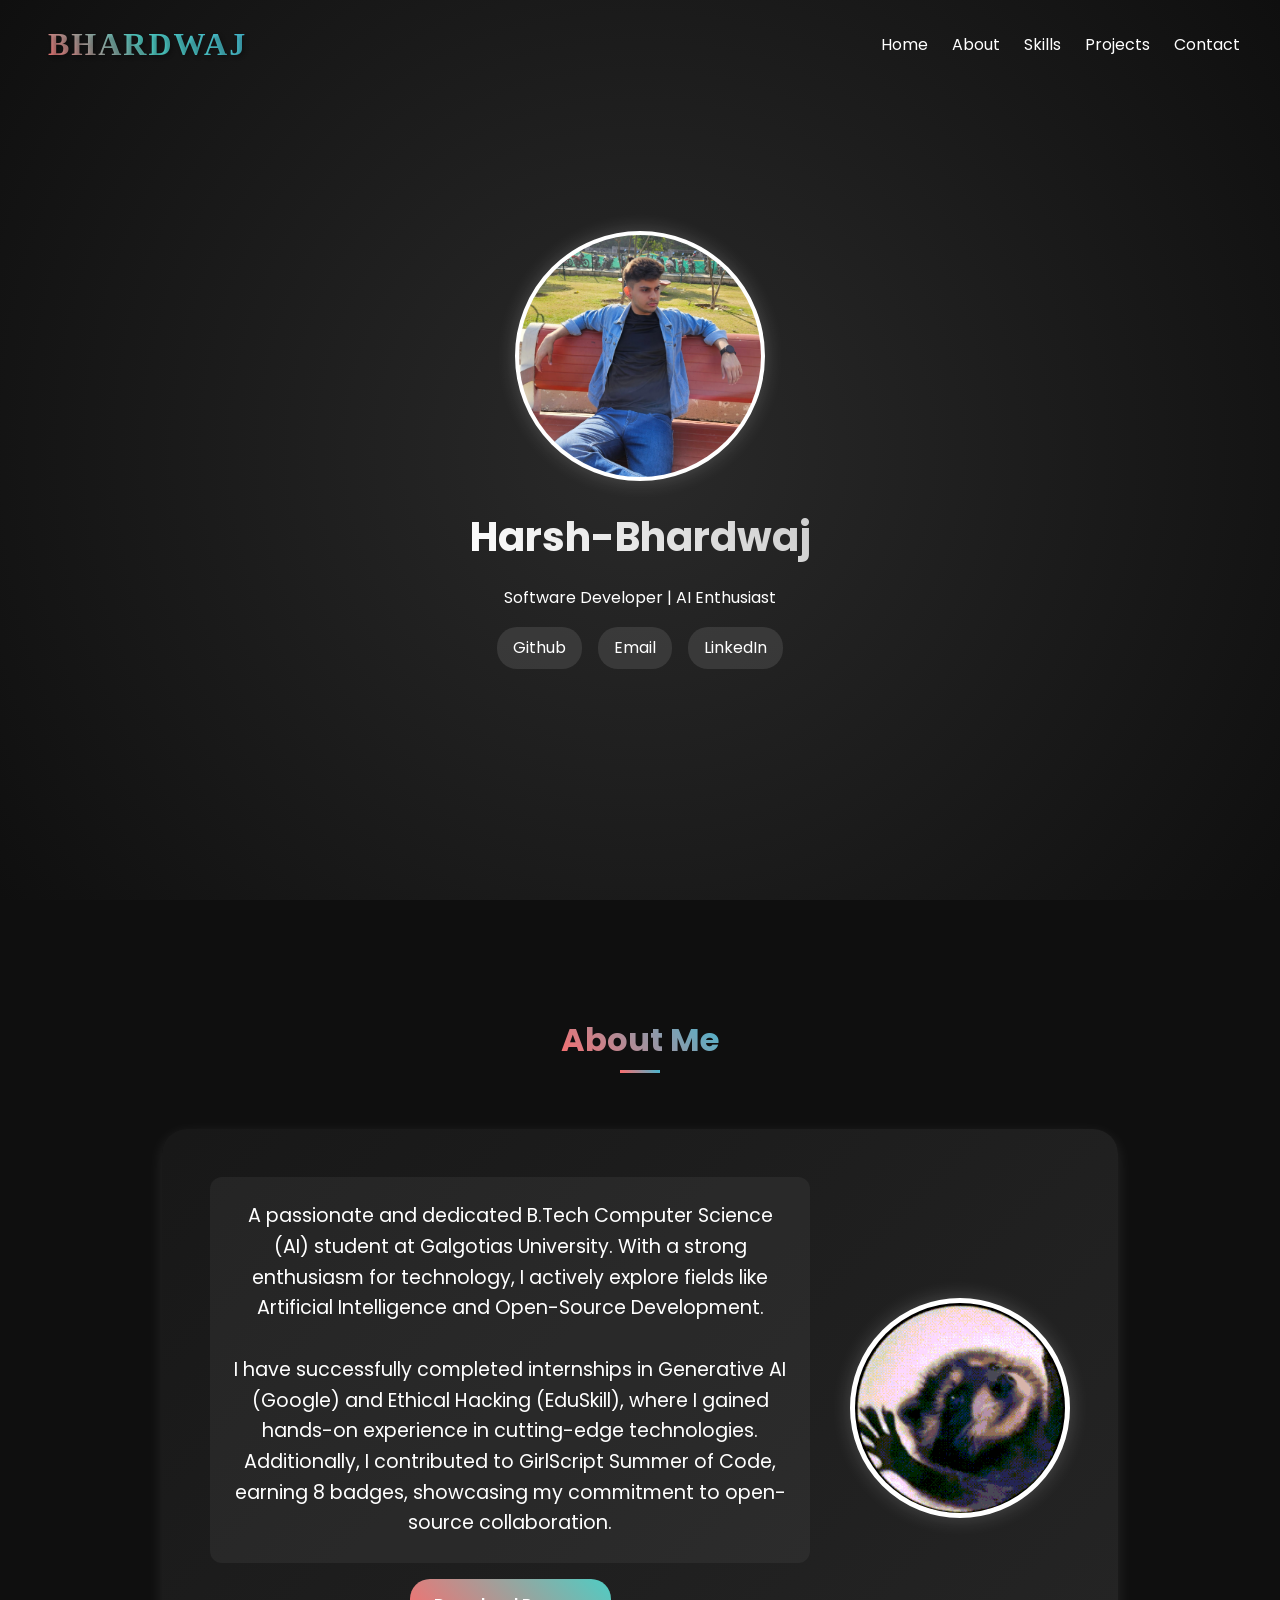
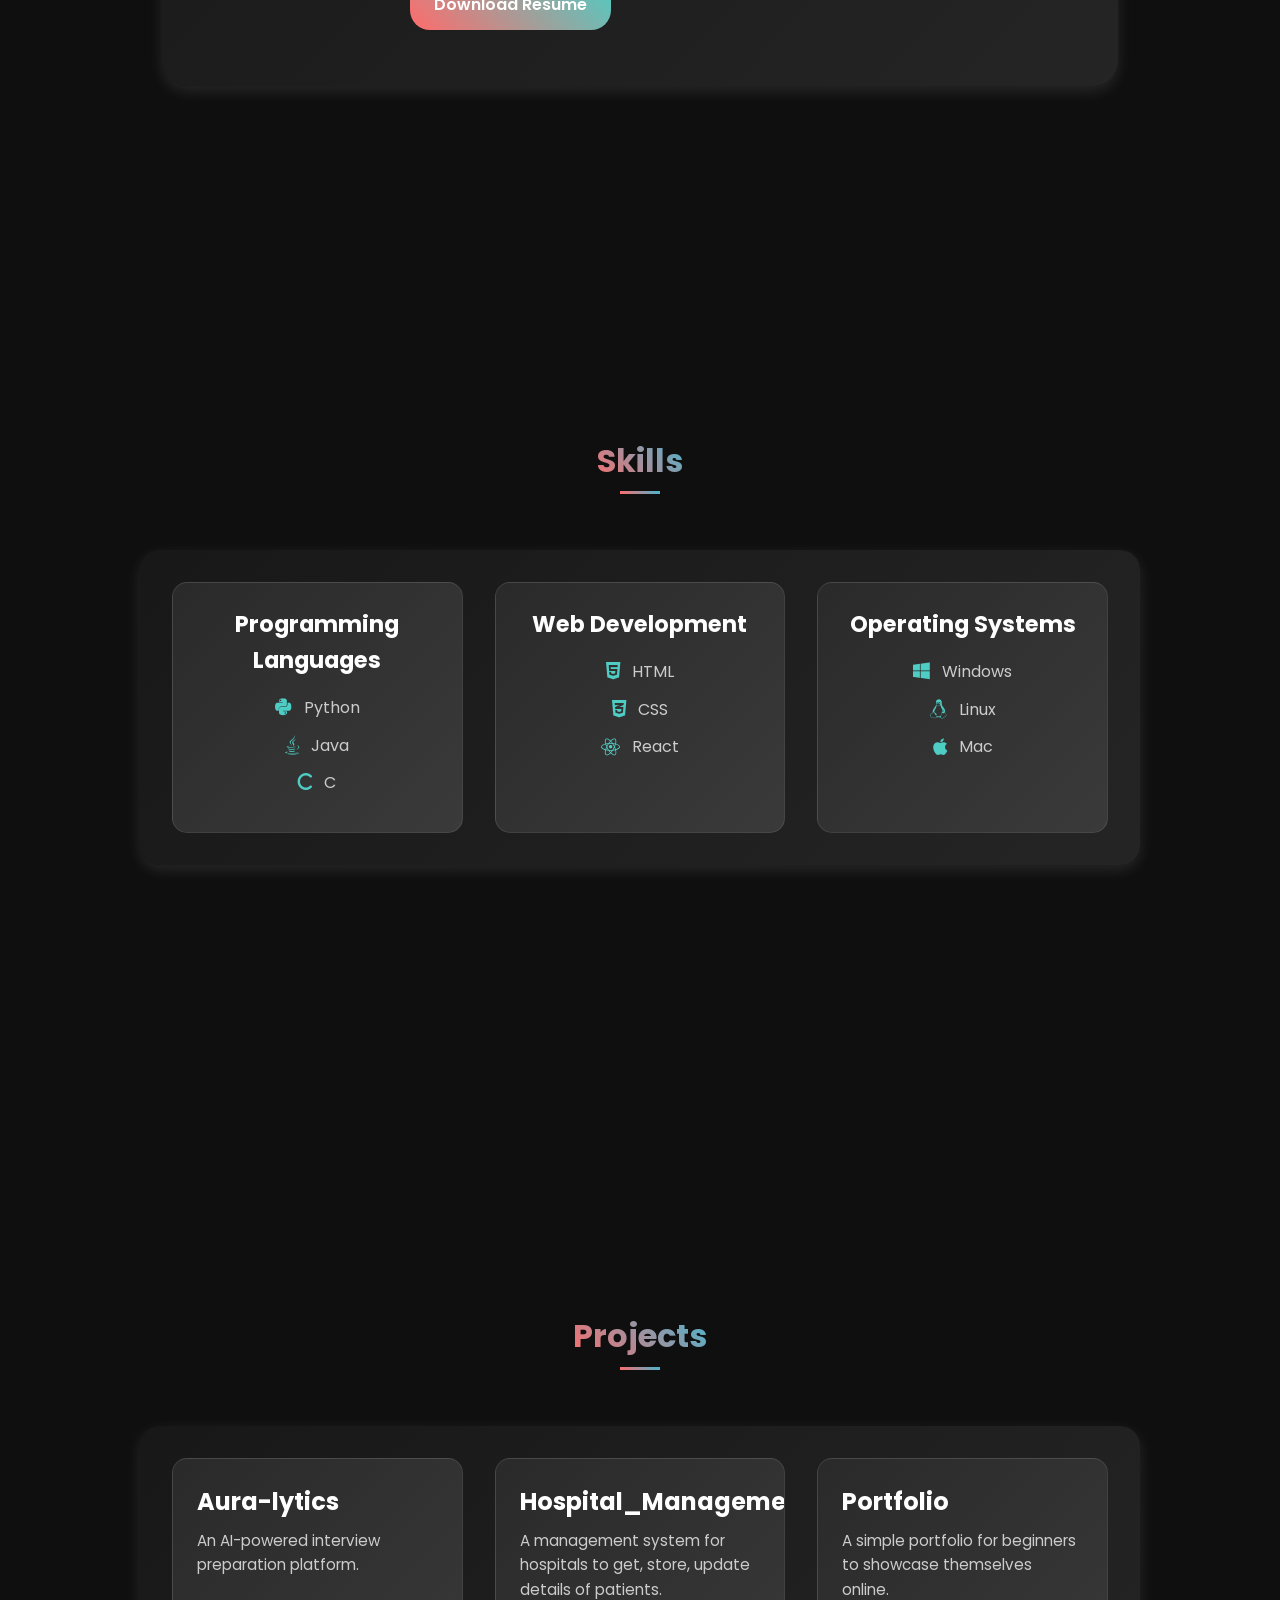
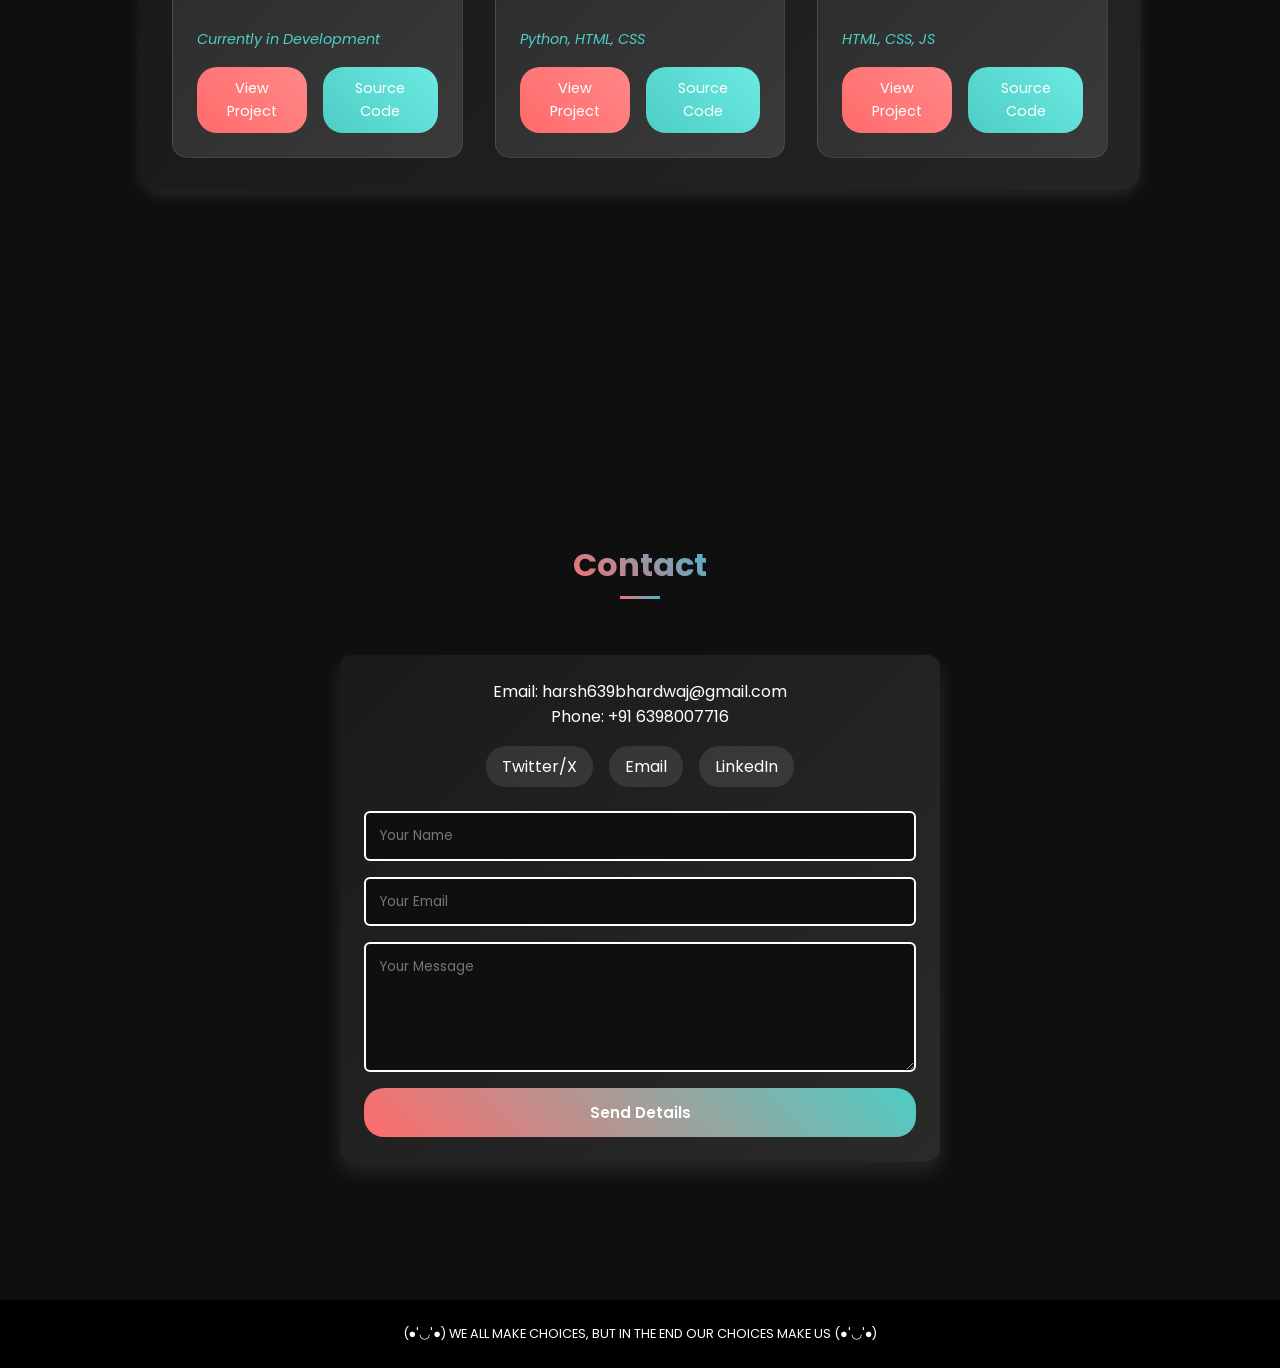
==== index.html @ 54e56927 "Add files via upload" ====
<!DOCTYPE html>
<html lang="en">
<head>
    <meta charset="UTF-8">
    <meta name="viewport" content="width=device-width, initial-scale=1.0">
    <title>Bhardwaj - Portfolio</title>
    <link href="https://fonts.googleapis.com/css2?family=Poppins:wght@300;400;600;700&display=swap" rel="stylesheet">
    <link rel="stylesheet" href="https://cdnjs.cloudflare.com/ajax/libs/font-awesome/6.5.1/css/all.min.css" integrity="sha512-DTOQO9RWCH3ppGqcWaEA1BIZOC6xxalwEsw9c2QQeAIftl+Vegovlnee1c9QX4TctnWMn13TZye+giMm8e2LwA==" crossorigin="anonymous" referrerpolicy="no-referrer" />
    <link rel="stylesheet" href="style.css">
</head>
<body>
    <nav>
        <div class="nav-container">
            <div class="logo">
                <span class="logo-text">Bhardwaj</span>
            </div>
            <button class="hamburger"><i class="fas fa-bars"></i></button>
            <ul>
                <li><a href="#home">Home</a></li>
                <li><a href="#about">About</a></li>
                <li><a href="#skills">Skills</a></li>
                <li><a href="#projects">Projects</a></li>
                <li><a href="#contact">Contact</a></li>
            </ul>
        </div>
    </nav>

    <section id="home">
        <div class="profile-img"><img src="./selff.jpg" alt="Harsh Bhardwaj"></div>
        <h1>Harsh-Bhardwaj</h1>
        <p>Software Developer | AI Enthusiast</p>
        <div class="social-links">
            <a href="https://github.com/harshbhardwaj000" target="_blank">Github</a>
            <a href="mailto:harsh639bhardwaj@gmail.com">Email</a>
            <a href="https://linkedin.com/in/harshbhardwaj000" target="_blank">LinkedIn</a>
        </div>
    </section>

    <section id="about">
        <h2>About Me</h2>
        <div class="about-container">
            <div class="about-img"><img src="./pedro-raccoon-raccoon.gif" alt="Animated Raccoon"></div>
            <div class="about-content">
                <p>A passionate and dedicated B.Tech Computer Science (AI) student at Galgotias University. With a strong enthusiasm for technology, I actively explore fields like Artificial Intelligence and Open-Source Development.<br><br>
                    I have successfully completed internships in Generative AI (Google) and Ethical Hacking (EduSkill), where I gained hands-on experience in cutting-edge technologies. Additionally, I contributed to GirlScript Summer of Code, earning 8 badges, showcasing my commitment to open-source collaboration.</p>
                <a href="https://drive.google.com/file/d/1CKGCRo6RQMkwyfyzPtI_yGbMfhGzw5d_/view?usp=drive_link" target="_blank" class="resume-btn">Download Resume</a>
            </div>
        </div>
    </section>

    <section id="skills">
        <h2>Skills</h2>
        <div class="skills-container">
            <div class="skill-card">
                <h3>Programming Languages</h3>
                <ul class="skill-list">
                    <li><i class="fab fa-python"></i> Python</li>
                    <li><i class="fab fa-java"></i> Java</li>
                    <li><i class="fa-solid fa-c"></i> C</li>
                </ul>
            </div>
            <div class="skill-card">
                <h3>Web Development</h3>
                <ul class="skill-list">
                    <li><i class="fab fa-html5"></i> HTML</li>
                    <li><i class="fab fa-css3-alt"></i> CSS</li>
                    <li><i class="fab fa-react"></i> React</li>
                </ul>
            </div>
            <div class="skill-card">
                <h3>Operating Systems</h3>
                <ul class="skill-list">
                    <li><i class="fab fa-windows"></i> Windows</li>
                    <li><i class="fab fa-linux"></i> Linux</li>
                    <li><i class="fab fa-apple"></i> Mac</li>
                </ul>
            </div>
        </div>
    </section>

    <section id="projects">
        <h2>Projects</h2>
        <div class="projects-container">
            <div class="project-card">
                <h3>Aura-lytics</h3>
                <p class="project-about">An AI-powered interview preparation platform.</p>
                <p class="project-lang">Currently in Development</p>
                <div class="project-buttons">
                    <a href="#" class="view-btn">View Project</a>
                    <a href="#" class="source-btn">Source Code</a>
                </div>
            </div>
            <div class="project-card">
                <h3>Hospital_Management</h3>
                <p class="project-about">A management system for hospitals to get, store, update details of patients.</p>
                <p class="project-lang">Python, HTML, CSS</p>
                <div class="project-buttons">
                    <a href="#" class="view-btn">View Project</a>
                    <a href="https://github.com/harshbhardwaj000/Hospital_Management.git" target="_blank" class="source-btn">Source Code</a>
                </div>
            </div>
            <div class="project-card">
                <h3>Portfolio</h3>
                <p class="project-about">A simple portfolio for beginners to showcase themselves online.</p>
                <p class="project-lang">HTML, CSS, JS</p>
                <div class="project-buttons">
                    <a href="#" class="view-btn">View Project</a>
                    <a href="https://github.com/harshbhardwaj000/portfolio" target="_blank" class="source-btn">Source Code</a>
                </div>
            </div>
        </div>
    </section>

    <section id="contact">
        <h2>Contact</h2>
        <div class="contact-container">
            <p>Email: harsh639bhardwaj@gmail.com</p>
            <p>Phone: +91 6398007716</p>
            <div class="social-links">
                <a href="https://twitter.com/@bhardwaj_639" target="_blank">Twitter/X</a>
                <a href="mailto:harsh639bhardwaj@gmail.com">Email</a>
                <a href="https://linkedin.com/in/harshbhardwaj000" target="_blank">LinkedIn</a>
            </div>
            <form class="contact-form" action="https://api.web3forms.com/submit" method="post">
                <input type="hidden" name="access_key" value="b65a2e65-4ad0-407d-b8eb-988f56f36207">
                <input type="text" id="name" name="name" placeholder="Your Name" required>
                <input type="email" id="email" name="email" placeholder="Your Email" required>
                <textarea type="message" id="message" name="message" placeholder="Your Message" rows="5" required></textarea>
                <button type="submit">Send Details</button>
            </form>
        </div>
    </section>

    <footer>
        <p>(●'◡'●) WE ALL MAKE CHOICES, BUT IN THE END OUR CHOICES MAKE US (●'◡'●)</p>
    </footer>

    <script>
        // Hamburger menu toggle
        const hamburger = document.querySelector('.hamburger');
        const navMenu = document.querySelector('nav ul');

        hamburger.addEventListener('click', () => {
            navMenu.classList.toggle('active');
            hamburger.querySelector('i').classList.toggle('fa-bars');
            hamburger.querySelector('i').classList.toggle('fa-times');
        });

        // Smooth scrolling
        document.querySelectorAll('a[href^="#"]').forEach(anchor => {
            anchor.addEventListener('click', function (e) {
                e.preventDefault();
                document.querySelector(this.getAttribute('href')).scrollIntoView({
                    behavior: 'smooth'
                });
                if (navMenu.classList.contains('active')) {
                    navMenu.classList.remove('active');
                    hamburger.querySelector('i').classList.replace('fa-times', 'fa-bars');
                }
            });
        });

        // Fade in animation on scroll
        const observer = new IntersectionObserver((entries) => {
            entries.forEach(entry => {
                if (entry.isIntersecting) {
                    entry.target.style.opacity = 1;
                    entry.target.style.transform = 'translateY(0)';
                }
            });
        }, {
            threshold: 0.1
        });

        document.querySelectorAll('section').forEach(section => {
            section.style.opacity = 0;
            section.style.transform = 'translateY(50px)';
            section.style.transition = 'all 0.8s ease';
            observer.observe(section);
        });
    </script>
</body>
</html>
---- style.css ----
* {
    margin: 0;
    padding: 0;
    box-sizing: border-box;
    font-family: 'Poppins', sans-serif;
}

body {
    background-color: #0f0f0f;
    color: #ffffff;
    line-height: 1.6;
    overflow-x: hidden;
}

/* Navigation */
nav {
    padding: 1rem 1.5rem;
    position: fixed;
    width: 100%;
    z-index: 1000;
    /* background-color: rgba(15, 15, 15, 0); */
    /* box-shadow: 0 2px 10px rgba(0,0,0,0.3); */
}

.nav-container {
    max-width: 1200px;
    margin: 0 auto;
    display: flex;
    justify-content: space-between;
    align-items: center;
    flex-wrap: wrap;
}

.logo {
    position: relative;
    padding: 0.2rem 0.5rem;
    perspective: 1000px;
}

.logo-text {
    font-family: 'Times New Roman', Times, serif;
    font-size: 2rem;
    font-weight: 700;
    text-transform: uppercase;
    letter-spacing: 2px;
    background: linear-gradient(45deg, #ff6b6b, #4ecdc4, #45b7d1);
    -webkit-background-clip: text;
    background-clip: text;
    color: transparent;
    text-shadow: 2px 2px 4px rgba(0,0,0,0.3);
    display: inline-block;
    transition: transform 0.3s ease;
}

.logo:hover .logo-text {
    transform: rotateX(20deg) rotateY(20deg) scale(1.1);
}

.logo::before {
    content: '';
    position: absolute;
    top: 50%;
    left: 50%;
    transform: translate(-50%, -50%);
    width: 100%;
    height: 100%;
    background: radial-gradient(circle, rgba(255,255,255,0.2) 0%, transparent 70%);
    opacity: 0;
    transition: opacity 0.3s ease;
    z-index: -1;
}

.logo:hover::before {
    opacity: 1;
}

.hamburger {
    display: none;
    font-size: 1.8rem;
    background: none;
    border: none;
    color: #ffffff;
    cursor: pointer;
    padding: 0.5rem;
}

nav ul {
    list-style: none;
    display: flex;
    gap: 1.5rem;
    margin: 0.5rem 0;
    transition: all 0.3s ease;
}

nav a {
    color: #ffffff;
    text-decoration: none;
    font-size: 1rem;
    position: relative;
    transition: all 0.3s;
}

nav a::after {
    content: '';
    position: absolute;
    width: 0;
    height: 2px;
    bottom: -5px;
    left: 0;
    background-color: #ffffff;
    transition: width 0.3s;
}

nav a:hover::after {
    width: 100%;
}


/* Sections */
section {
    padding: 4rem 1.5rem;
    min-height: 100vh;
    display: flex;
    flex-direction: column;
    justify-content: center;
    align-items: center;
}

h1 {
    font-size: 2.5rem;
    margin-bottom: 1rem;
    background: linear-gradient(45deg, #ffffff, #cccccc);
    -webkit-background-clip: text;
    background-clip: text;
    color: transparent;
    text-align: center;
}

h2 {
    font-size: 2rem;
    margin-bottom: 3rem;
    position: relative;
    background: linear-gradient(45deg, #ff6b6b, #45b7d1);
    -webkit-background-clip: text;
    background-clip: text;
    color: transparent;
}

h2::after {
    content: '';
    position: absolute;
    width: 40px;
    height: 3px;
    background: linear-gradient(45deg, #ff6b6b, #45b7d1);
    bottom: -8px;
    left: 50%;
    transform: translateX(-50%);
}

/* Home */
#home {
    background: radial-gradient(circle at center, #2a2a2a 0%, #0f0f0f 100%);
}

.profile-img {
    width: 250px;
    height: 250px;
    border-radius: 50%;
    margin-bottom: 1.5rem;
    background-color: #ffffff;
    border: 4px solid #ffffff;
    box-shadow: 0 0 20px rgba(255,255,255,0.2);
}

.social-links {
    margin-top: 1rem;
    display: flex;
    gap: 1rem;
    flex-wrap: wrap;
    justify-content: center;
}

.social-links a {
    color: #ffffff;
    font-size: 1rem;
    text-decoration: none;
    padding: 0.5rem 1rem;
    border-radius: 20px;
    background: rgba(255,255,255,0.1);
    transition: all 0.3s ease;
}

.social-links a:hover {
    color: #ffffff;
    transform: scale(1.1);
    background: rgba(255,255,255,0.3);
}

/* About */
/* About */
#about {
    text-align: center;
    max-width: 100%;
    padding: 0 1rem;
}

.about-container {
    display: flex;
    align-items: center;
    justify-content: center;
    gap: 2.5rem;
    flex-direction: row-reverse;
    flex-wrap: wrap;
    padding: 3rem;
    background: linear-gradient(135deg, rgba(26,26,26,0.8), rgba(42,42,42,0.8));
    border-radius: 25px;
    box-shadow: 0 5px 15px rgba(255,255,255,0.1);
    max-width: 1100px;
    margin: 0 auto;
    margin-top: 1rem;
}

.about-container p {
    max-width: 600px;
    font-size: 1.2rem;
    padding: 1.5rem;
    background: rgba(255,255,255,0.05);
    border-radius: 12px;
    transition: transform 0.3s ease;
}

.about-container p:hover {
    transform: translateY(-5px);
}

.about-img {
    width: 220px;
    height: 220px;
    border-radius: 50%;
    background-color: #ffffff;
    border: 5px solid #ffffff;
    box-shadow: 0 0 20px rgba(255,255,255,0.2);
    transition: transform 0.5s ease;
}

.about-img:hover {
    transform: rotate(10deg) scale(1.1);
}

.resume-btn {
    display: inline-block;
    padding: 0.8rem 1.5rem;
    background: linear-gradient(45deg, #ff6b6b, #4ecdc4);
    color: #ffffff;
    text-decoration: none;
    border-radius: 20px;
    font-weight: 600;
    font-size: 1rem;
    margin-top: 1rem;
    transition: all 0.3s ease;
    position: relative;
    overflow: hidden;
}

.resume-btn::before {
    content: '';
    position: absolute;
    top: 50%;
    left: 50%;
    width: 0;
    height: 0;
    background: rgba(255,255,255,0.2);
    border-radius: 50%;
    transform: translate(-50%, -50%);
    transition: width 0.6s ease, height 0.6s ease;
}

.resume-btn:hover::before {
    width: 250px;
    height: 250px;
}

.resume-btn:hover {
    transform: scale(1.05) translateY(-3px);
    box-shadow: 0 5px 15px rgba(78,205,196,0.4);
}

/* Media Queries */
@media (max-width: 768px) {
    /* ... (Other media query styles unchanged) ... */
    .about-container {
        padding: 2rem;
        max-width: 100%;
        gap: 1.5rem;
    }

    .about-container p {
        max-width: 100%;
        font-size: 1.1rem;
        padding: 1rem;
    }

    .about-img {
        width: 180px;
        height: 180px;
        margin: 1rem auto;
    }

    .resume-btn {
        padding: 0.7rem 1.2rem;
        font-size: 0.95rem;
    }
}
/* ddd */

.profile-img img {
    width: 100%;
    height: 100%;
    object-fit: cover; /* Ensures image fills circle */
    border-radius: 50%; /* Reinforces circular shape */
    display: block; /* Removes any inline spacing */
}
.about-img img {
    width: 100%;
    height: 100%;
    object-fit: cover; /* Ensures image fills circle */
    border-radius: 50%; /* Reinforces circular shape */
    display: block; /* Removes any inline spacing */
}




@media (max-width: 768px) {
    .hamburger {
        display: block;
    }

    nav ul {
        display: none;
        flex-direction: column;
        width: 100%;
        position: absolute;
        top: 100%;
        left: 0;
        background: rgba(15, 15, 15, 0.9);
    }

    nav ul.active {
        display: flex;
    }

    .profile-img {
        width: 180px;
        height: 180px;
    }

    .about-container {
        padding: 2rem;
    }

    .about-img {
        width: 180px;
        height: 180px;
    }
}

@media (max-width: 480px) {
    .profile-img {
        width: 150px;
        height: 150px;
    }

    .about-img {
        width: 150px;
        height: 150px;
    }
}
/* ddd */

@media (max-width: 480px) {
    /* ... (Other media query styles unchanged) ... */
    .about-container {
        padding: 1.5rem;
    }

    .about-container p {
        font-size: 1rem;
    }

    .about-img {
        width: 150px;
        height: 150px;
    }

    .resume-btn {
        padding: 0.6rem 1rem;
        font-size: 0.9rem;
    }
}
/* Skills */
.skills-container {
    display: grid;
    grid-template-columns: repeat(auto-fit, minmax(250px, 1fr));
    gap: 2rem;
    max-width: 1000px;
    width: 90%;
    padding: 2rem;
    background: linear-gradient(135deg, rgba(26,26,26,0.8), rgba(42,42,42,0.8));
    border-radius: 20px;
    box-shadow: 0 5px 15px rgba(255,255,255,0.1);
    margin-top: 1rem;
}

.skill-card {
    background: linear-gradient(135deg, #2a2a2a, #3a3a3a);
    padding: 1.5rem;
    border-radius: 15px;
    text-align: center;
    position: relative;
    overflow: hidden;
    transition: all 0.4s ease;
    border: 1px solid rgba(255,255,255,0.1);
}

.skill-card:hover {
    transform: translateY(-10px) scale(1.05);
    box-shadow: 0 10px 20px rgba(255,255,255,0.2);
    background: linear-gradient(135deg, #3a3a3a, #4a4a4a);
}

.skill-card h3 {
    font-size: 1.4rem;
    margin-bottom: 1rem;
    color: #ffffff;
}

.skill-list {
    list-style: none;
    padding: 0;
}

.skill-list li {
    display: flex;
    align-items: center;
    justify-content: center;
    gap: 0.75rem;
    margin-bottom: 0.75rem;
    font-size: 1rem;
    color: #cccccc;
    transition: color 0.3s ease;
}

.skill-list li i {
    font-size: 1.2rem;
    color: #4ecdc4;
    transition: transform 0.3s ease;
}

.skill-list li:hover {
    color: #ffffff;
}

.skill-list li:hover i {
    transform: scale(1.2);
}

/* Projects */
.projects-container {
    display: grid;
    grid-template-columns: repeat(auto-fit, minmax(280px, 1fr));
    gap: 2rem;
    max-width: 1000px;
    width: 90%;
    padding: 2rem;
    background: linear-gradient(135deg, rgba(26,26,26,0.8), rgba(42,42,42,0.8));
    border-radius: 20px;
    box-shadow: 0 5px 15px rgba(255,255,255,0.1);
    margin-top: 1rem;
}

.project-card {
    background: linear-gradient(135deg, #2a2a2a, #3a3a3a);
    padding: 1.5rem;
    border-radius: 15px;
    transition: all 0.5s ease;
    position: relative;
    overflow: hidden;
    border: 1px solid rgba(255,255,255,0.1);
    display: flex;
    flex-direction: column;
    justify-content: space-between;
    min-height: 300px;
}

.project-card:hover {
    transform: translateY(-10px) scale(1.05);
    box-shadow: 0 15px 30px rgba(255,255,255,0.15);
    background: linear-gradient(135deg, #3a3a3a, #4a4a4a);
}

.project-card h3 {
    font-size: 1.5rem;
    margin-bottom: 0.5rem;
    color: #ffffff;
}

.project-card .project-about {
    color: #cccccc;
    font-size: 0.95rem;
    margin-bottom: 0.75rem;
    flex-grow: 1;
}

.project-card .project-lang {
    color: #4ecdc4;
    font-size: 0.9rem;
    font-style: italic;
    margin-bottom: 1rem;
}

.project-buttons {
    display: flex;
    gap: 1rem;
    justify-content: center;
}

.project-buttons a {
    padding: 0.6rem 1.2rem;
    text-decoration: none;
    font-size: 0.9rem;
    border-radius: 20px;
    transition: all 0.3s ease;
    text-align: center;
}

.project-buttons .view-btn {
    background: linear-gradient(45deg, #ff6b6b, #ff8787);
    color: #ffffff;
}

.project-buttons .source-btn {
    background: linear-gradient(45deg, #4ecdc4, #6beae2);
    color: #ffffff;
}

.project-buttons a:hover {
    transform: translateY(-3px);
    box-shadow: 0 5px 15px rgba(255,255,255,0.2);
}

/* Contact */
.contact-container {
    text-align: center;
    max-width: 600px;
    width: 90%;
    background: linear-gradient(135deg, #1a1a1a, #2a2a2a);
    padding: 1.5rem;
    border-radius: 12px;
    box-shadow: 0 10px 20px rgba(255,255,255,0.1);
    margin-top: 1rem;
}

.contact-form {
    margin-top: 1.5rem;
    display: flex;
    flex-direction: column;
    gap: 1rem;
    width: 100%;
}

.contact-form input, .contact-form textarea {
    padding: 0.8rem;
    background: #0f0f0f;
    border: 2px solid #ffffff;
    border-radius: 6px;
    color: #ffffff;
    font-size: 0.85rem;
    width: 100%;
    transition: all 0.3s ease;
}

.contact-form input:focus, .contact-form textarea:focus {
    border-color: #4ecdc4;
    box-shadow: 0 0 10px rgba(78,205,196,0.3);
    outline: none;
}

.contact-form button {
    padding: 0.8rem;
    background: linear-gradient(45deg, #ff6b6b, #4ecdc4);
    color: #ffffff;
    border: none;
    border-radius: 20px;
    cursor: pointer;
    font-weight: 600;
    font-size: 0.95rem;
    transition: all 0.3s ease;
    position: relative;
    overflow: hidden;
}

.contact-form button::before {
    content: '';
    position: absolute;
    top: 50%;
    left: 50%;
    width: 0;
    height: 0;
    background: rgba(255,255,255,0.2);
    border-radius: 50%;
    transform: translate(-50%, -50%);
    transition: width 0.6s ease, height 0.6s ease;
}

.contact-form button:hover::before {
    width: 250px;
    height: 250px;
}

.contact-form button:hover {
    transform: scale(1.05) translateY(-3px);
    box-shadow: 0 5px 15px rgba(78,205,196,0.4);
}
/* Media Queries */
@media (max-width: 768px) {
    /* ... (Other media query styles unchanged) ... */
    .contact-container {
        padding: 1.2rem; /* Reduced from 1.5rem to 1.2rem */
    }

    .contact-form {
        margin-top: 1.2rem;
        gap: 0.8rem;
    }

    .contact-form input, .contact-form textarea {
        padding: 0.7rem;
        font-size: 0.8rem;
    }

    .contact-form button {
        padding: 0.7rem;
        font-size: 0.9rem;
    }
}

@media (max-width: 480px) {
    /* ... (Other media query styles unchanged) ... */
    .contact-container {
        padding: 1rem;
    }

    .contact-form {
        margin-top: 1rem;
        gap: 0.7rem;
    }

    .contact-form input, .contact-form textarea {
        padding: 0.6rem;
        font-size: 0.75rem;
    }

    .contact-form button {
        padding: 0.6rem;
        font-size: 0.85rem;
    }
}

/* Footer */
footer {
    background: #000000;
    padding: 1.5rem;
    text-align: center;
    font-size: 0.8rem;
}

/* Media Queries for Navbar */
@media (max-width: 768px) {
    .hamburger {
        display: block;
    }

    nav ul {
        display: none;
        flex-direction: column;
        width: 100%;
        padding: 1rem 0;
        background: rgba(15, 15, 15, 0.9); /* Slightly opaque for mobile */
        position: absolute;
        top: 100%;
        left: 0;
        box-shadow: 0 5px 15px rgba(0,0,0,0.3);
    }

    nav ul.active {
        display: flex;
    }

    nav li {
        width: 100%;
        text-align: center;
    }

    nav a {
        display: block;
        padding: 0.75rem 0;
        font-size: 1.1rem;
    }

    .nav-container {
        flex-direction: row;
        justify-content: space-between;
        align-items: center;
    }

    .logo-text {
        font-size: 1.8rem;
    }

    section {
        padding: 3rem 1rem;
    }

    h1 {
        font-size: 2rem;
    }

    h2 {
        font-size: 1.8rem;
        margin-bottom: 2.5rem;
    }

    .profile-img {
        width: 150px;
        height: 150px;
    }

    .about-container, .skills-container, 
    .projects-container, .contact-container {
        padding: 1.5rem;
        margin-top: 0.5rem;
    }

    .about-container {
        flex-direction: column;
    }

    .about-img {
        width: 150px;
        height: 150px;
        margin: 1rem auto;
    }

    .skills-container {
        grid-template-columns: 1fr;
    }

    .projects-container {
        grid-template-columns: 1fr;
    }

    .project-card {
        min-height: 350px;
    }

    .project-buttons {
        flex-direction: column;
        gap: 0.75rem;
    }
}

@media (max-width: 480px) {
    .logo-text {
        font-size: 1.5rem;
    }

    .hamburger {
        font-size: 1.5rem;
    }

    nav a {
        font-size: 1rem;
    }

    h1 {
        font-size: 1.8rem;
    }

    h2 {
        font-size: 1.5rem;
        margin-bottom: 2rem;
    }

    .profile-img {
        width: 120px;
        height: 120px;
    }

    .about-img {
        width: 120px;
        height: 120px;
    }

    .skill-card h3 {
        font-size: 1.3rem;
    }

    .skill-list li {
        font-size: 0.9rem;
    }

    .skill-list li i {
        font-size: 1rem;
    }

    .project-card h3 {
        font-size: 1.3rem;
    }

    .project-card .project-about {
        font-size: 0.9rem;
    }

    .project-card .project-lang {
        font-size: 0.85rem;
    }

    .project-buttons a {
        font-size: 0.85rem;
        padding: 0.5rem 1rem;
    }
}
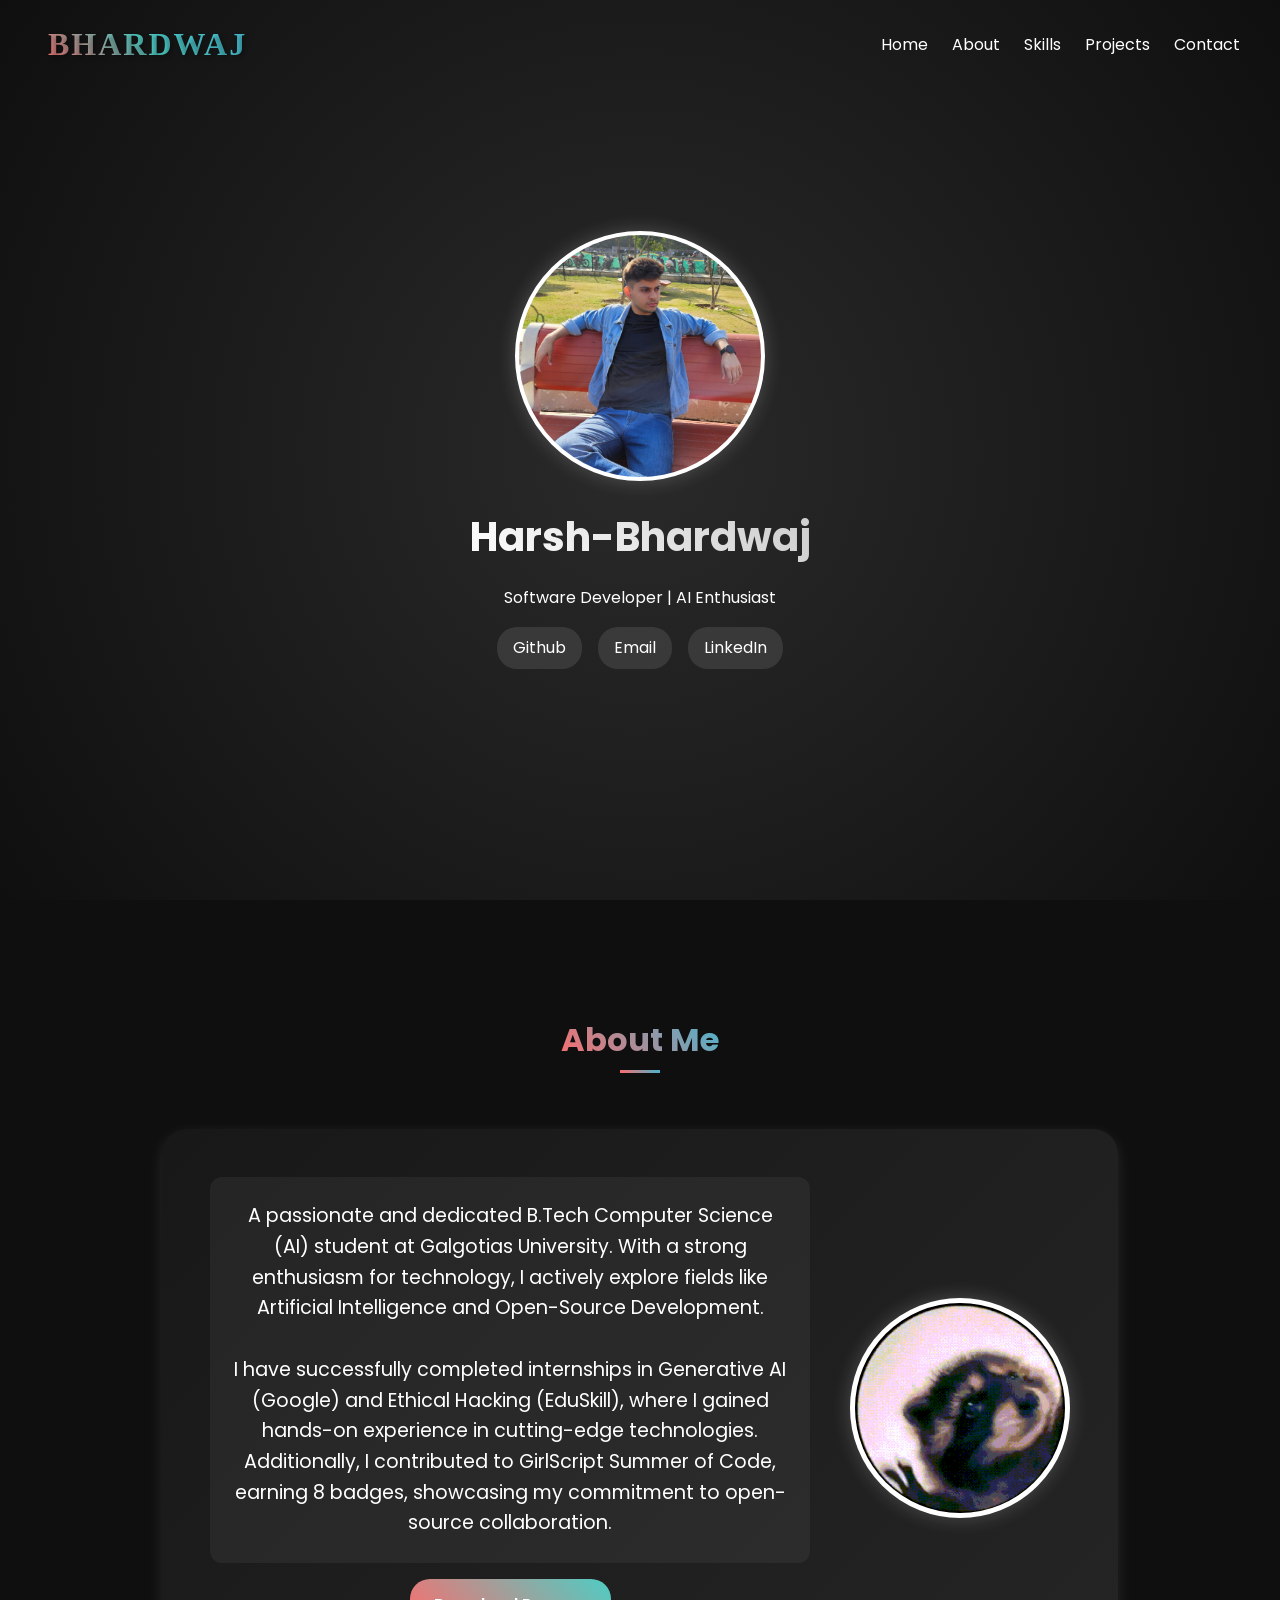
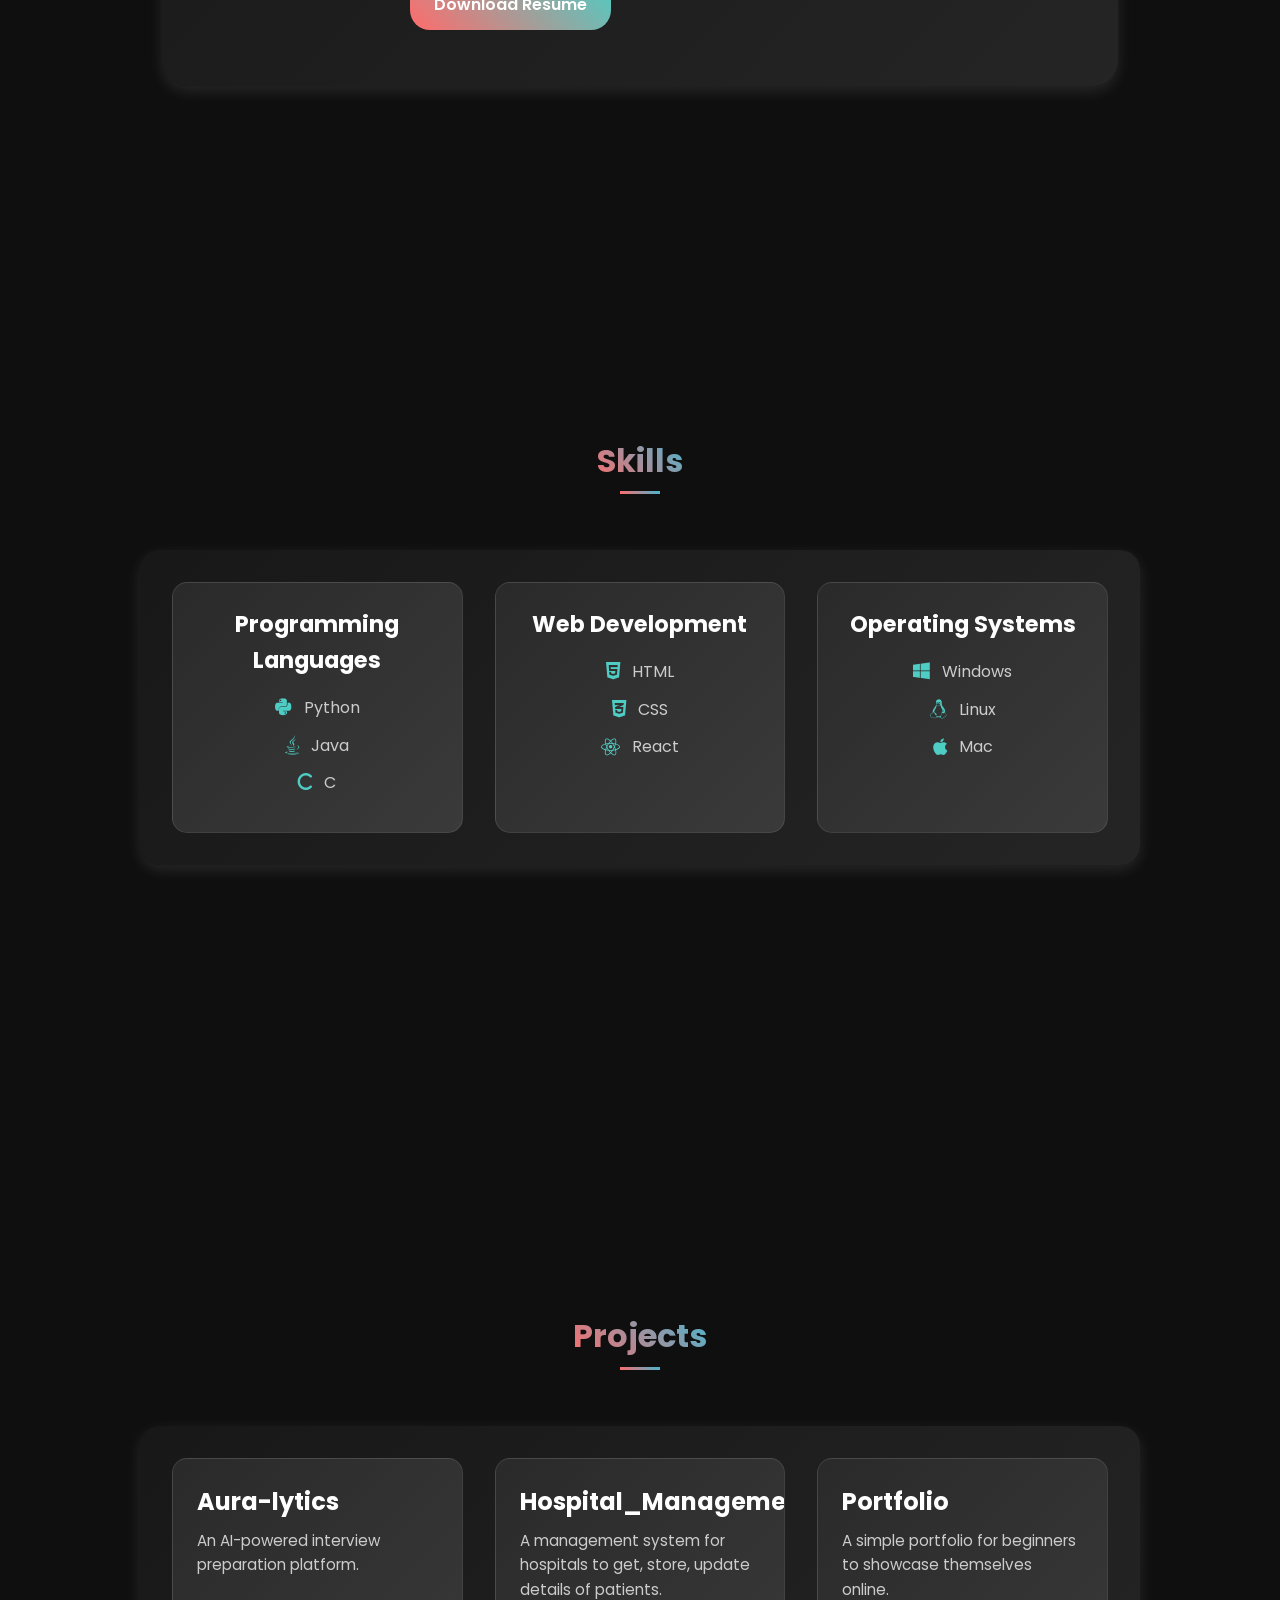
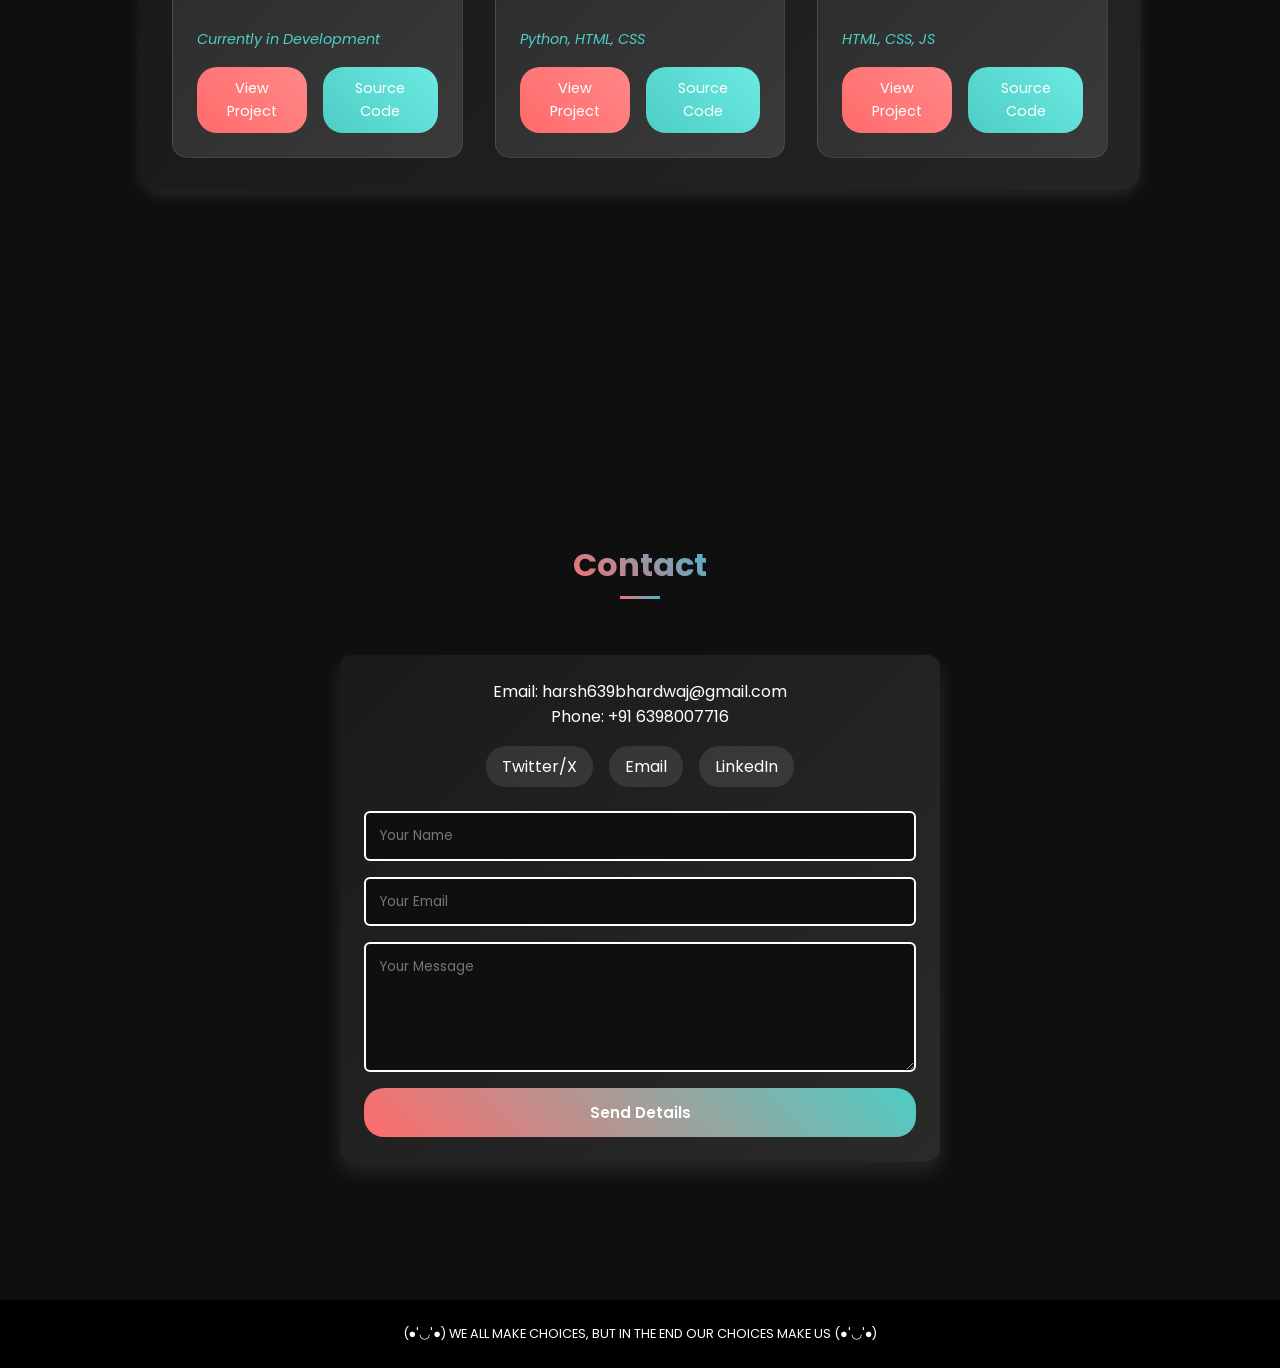
==== commit 80bb6b1b: "add links" ====
--- a/index.html
+++ b/index.html
@@ -104,7 +104,7 @@
                 <p class="project-about">A simple portfolio for beginners to showcase themselves online.</p>
                 <p class="project-lang">HTML, CSS, JS</p>
                 <div class="project-buttons">
-                    <a href="#" class="view-btn">View Project</a>
+                    <a href=" https://harshbhardwaj000.github.io/portfolio/" target="_blank" class="view-btn">View Project</a>
                     <a href="https://github.com/harshbhardwaj000/portfolio" target="_blank" class="source-btn">Source Code</a>
                 </div>
             </div>
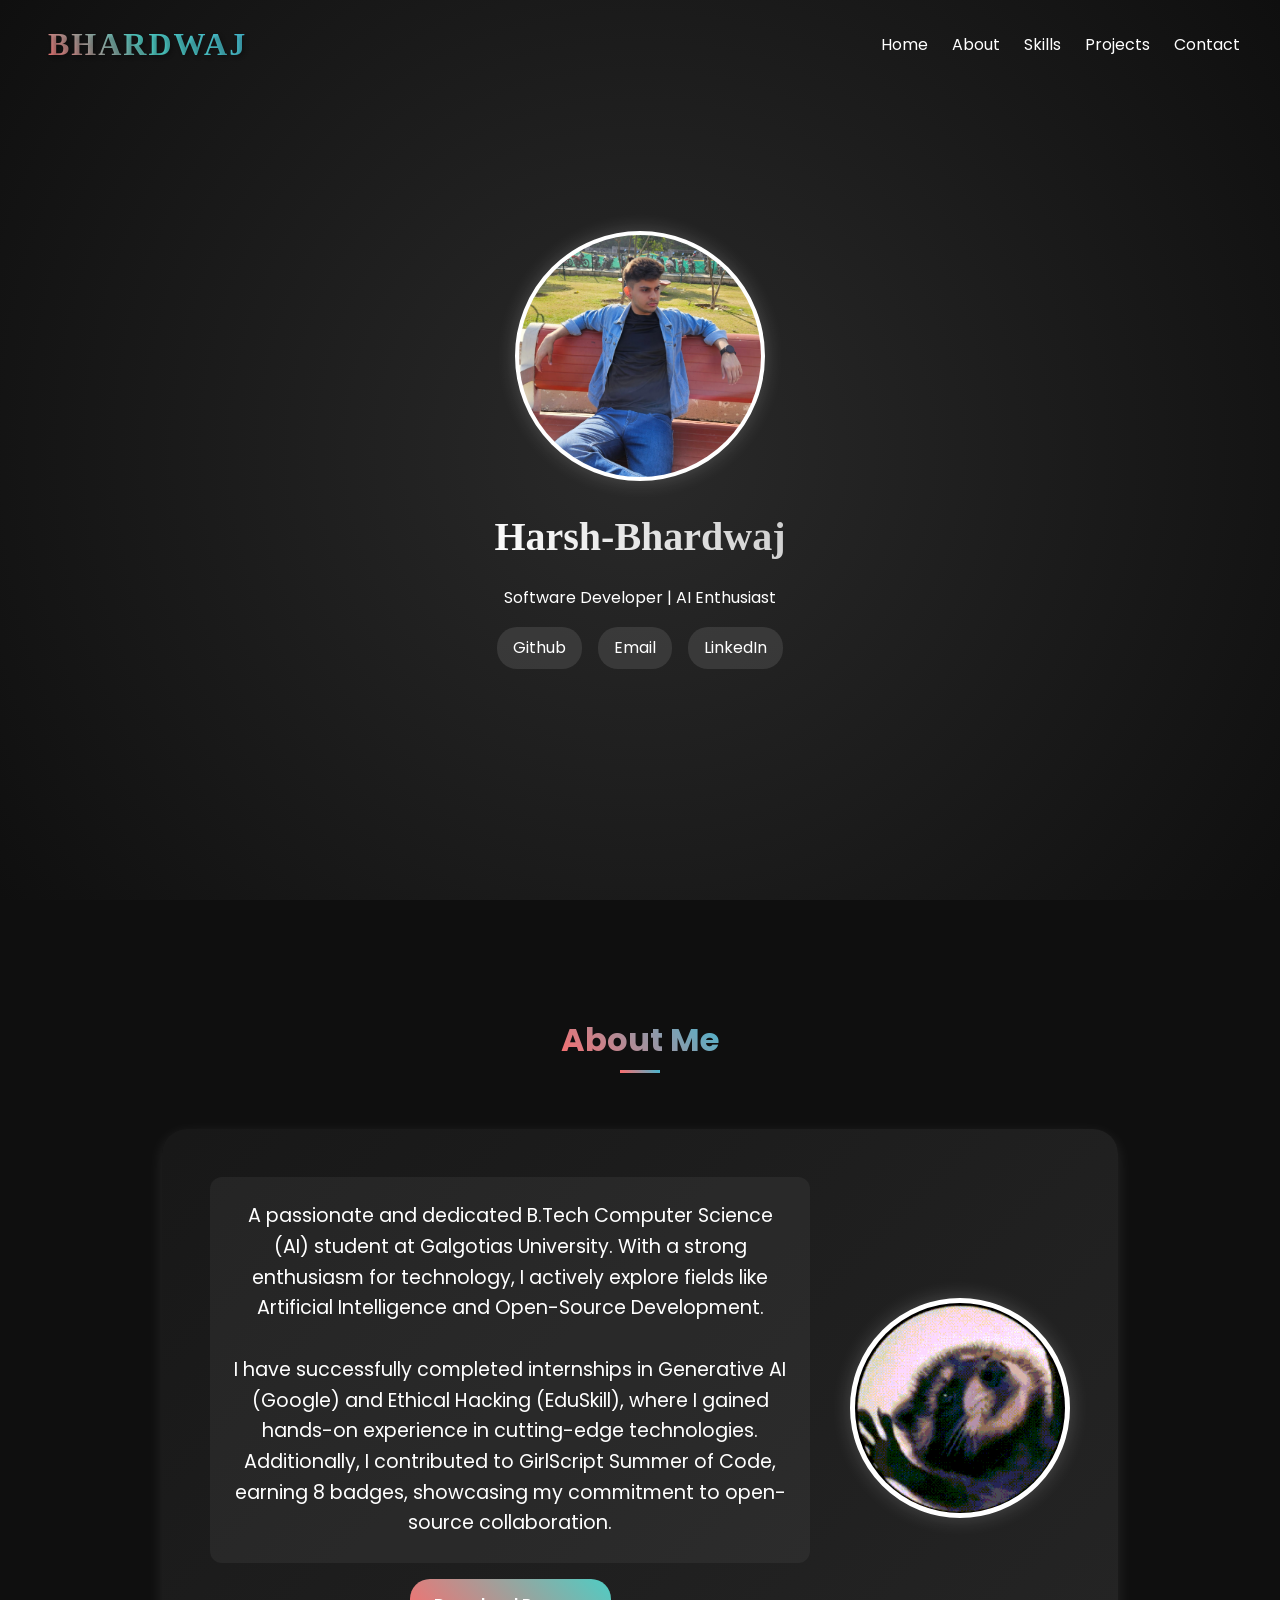
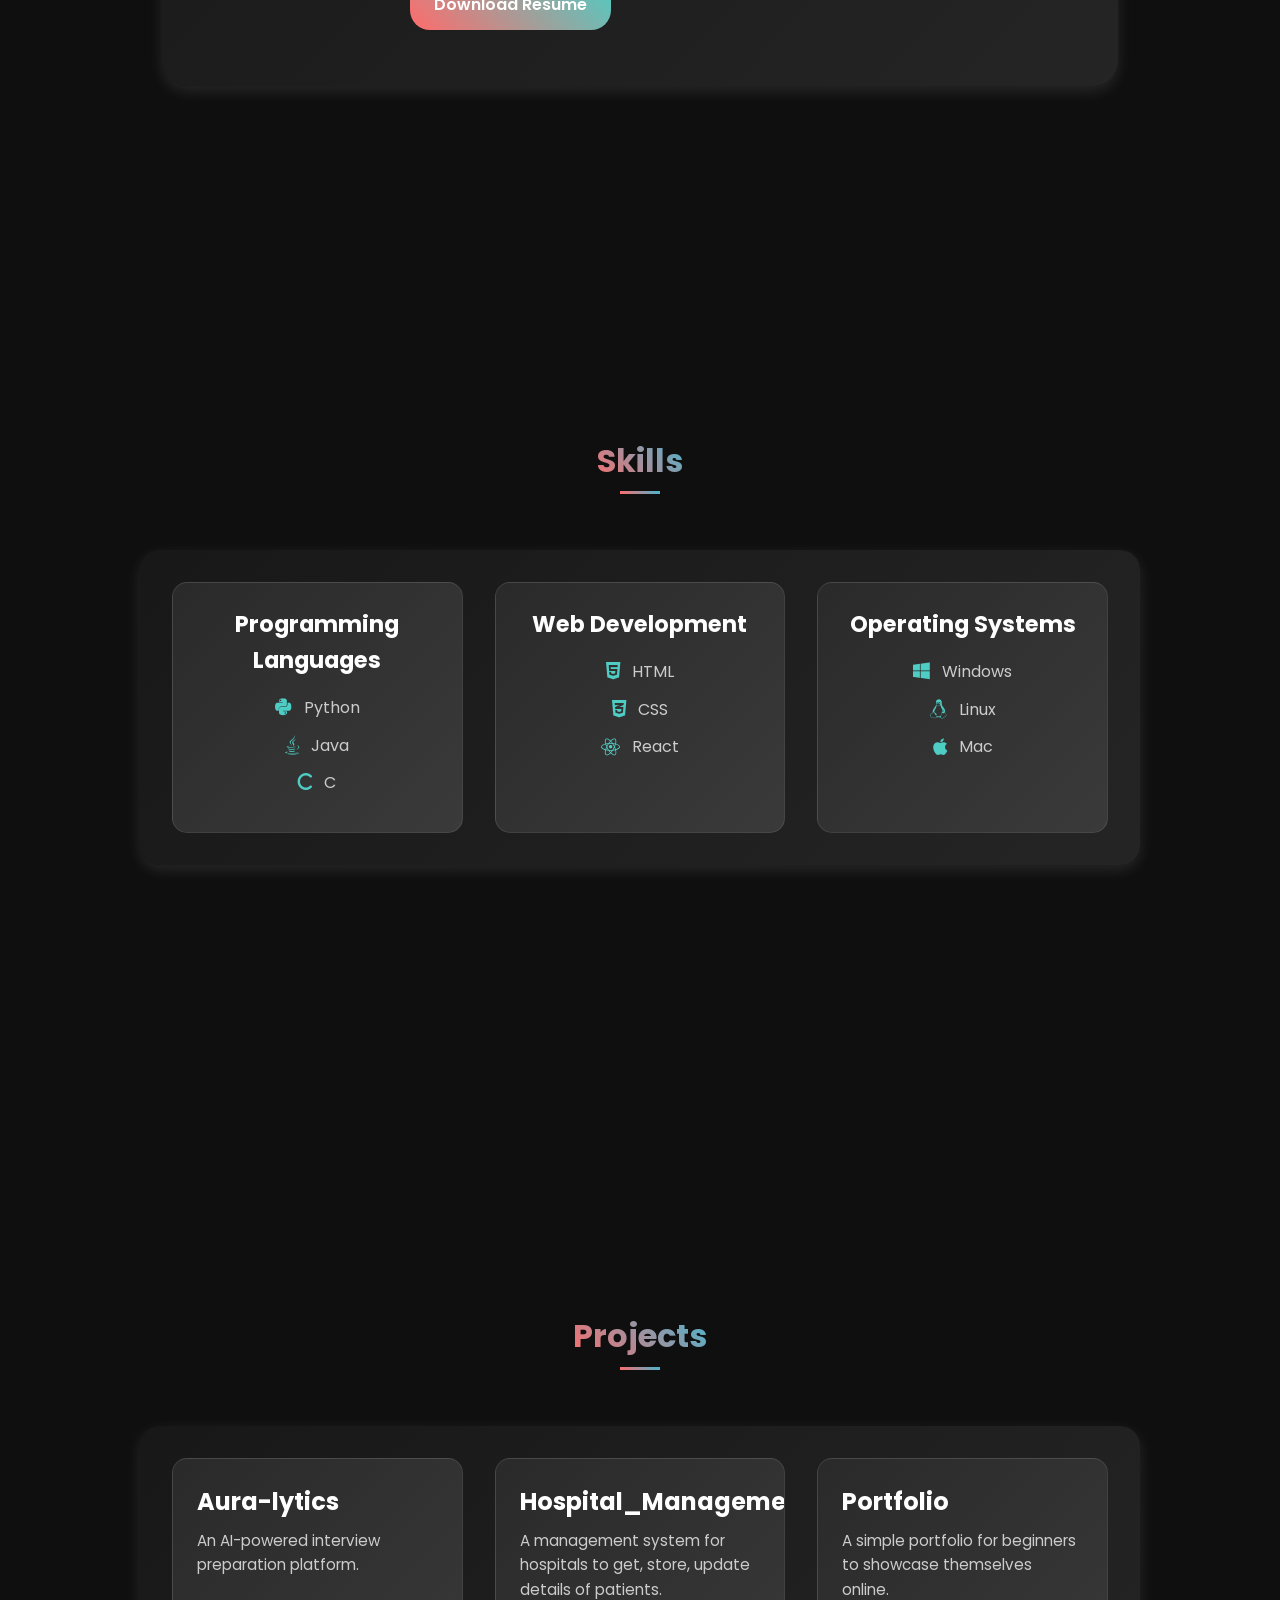
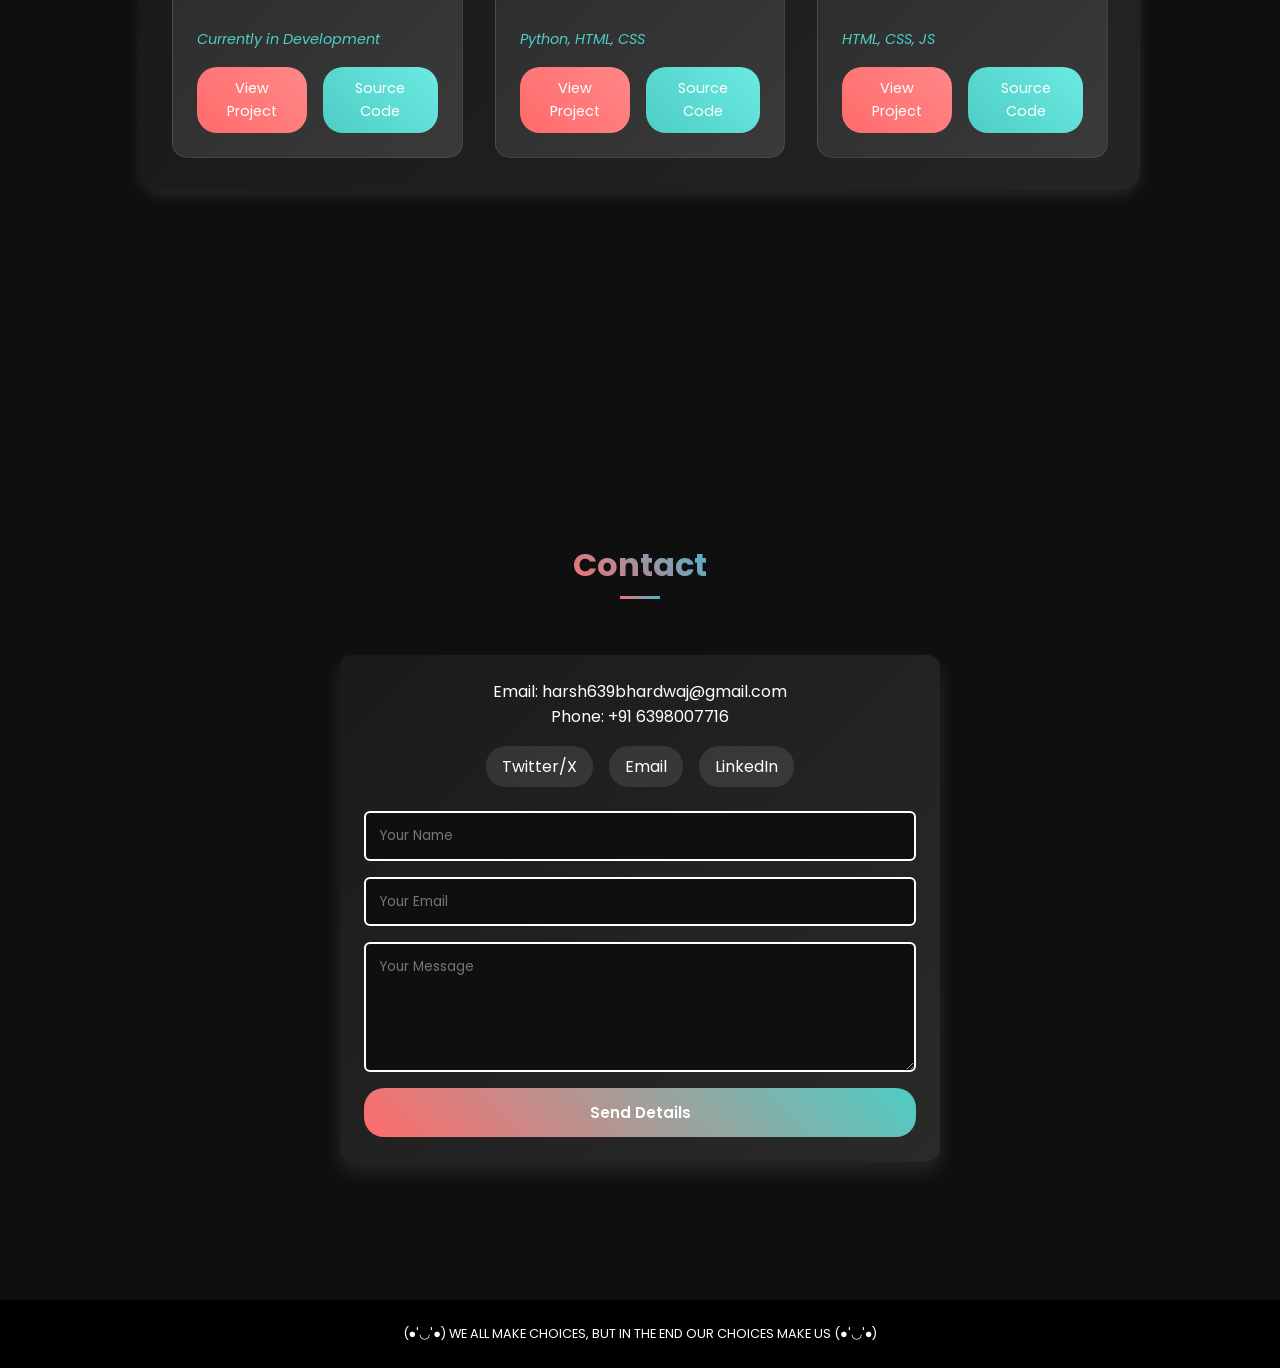
==== commit 33209a65: "add logo" ====
--- a/index.html
+++ b/index.html
@@ -4,6 +4,7 @@
     <meta charset="UTF-8">
     <meta name="viewport" content="width=device-width, initial-scale=1.0">
     <title>Bhardwaj - Portfolio</title>
+    <link rel="icon" " href="log.png" type="image/x-icon"/>
     <link href="https://fonts.googleapis.com/css2?family=Poppins:wght@300;400;600;700&display=swap" rel="stylesheet">
     <link rel="stylesheet" href="https://cdnjs.cloudflare.com/ajax/libs/font-awesome/6.5.1/css/all.min.css" integrity="sha512-DTOQO9RWCH3ppGqcWaEA1BIZOC6xxalwEsw9c2QQeAIftl+Vegovlnee1c9QX4TctnWMn13TZye+giMm8e2LwA==" crossorigin="anonymous" referrerpolicy="no-referrer" />
     <link rel="stylesheet" href="style.css">
--- a/style.css
+++ b/style.css
@@ -38,9 +38,10 @@
 }
 
 .logo-text {
-    font-family: 'Times New Roman', Times, serif;
+    /* font-family: 'Gill Sans', 'Gill Sans MT', Calibri, 'Trebuchet MS', sans-serif; */
+    font-family: "Playwrite AR", cursive;
     font-size: 2rem;
-    font-weight: 700;
+    font-weight:bolder;
     text-transform: uppercase;
     letter-spacing: 2px;
     background: linear-gradient(45deg, #ff6b6b, #4ecdc4, #45b7d1);
@@ -127,6 +128,7 @@
 }
 
 h1 {
+    font-family: "Playwrite AR", cursive;
     font-size: 2.5rem;
     margin-bottom: 1rem;
     background: linear-gradient(45deg, #ffffff, #cccccc);
@@ -287,7 +289,6 @@
 
 /* Media Queries */
 @media (max-width: 768px) {
-    /* ... (Other media query styles unchanged) ... */
     .about-container {
         padding: 2rem;
         max-width: 100%;
@@ -351,8 +352,8 @@
     }
 
     .profile-img {
-        width: 180px;
-        height: 180px;
+        width: 220px;
+        height: 220px;
     }
 
     .about-container {
@@ -686,7 +687,7 @@
         flex-direction: column;
         width: 100%;
         padding: 1rem 0;
-        background: rgba(15, 15, 15, 0.9); /* Slightly opaque for mobile */
+        background: rgba(15, 15, 15, 0.705); /* Slightly opaque for mobile */
         position: absolute;
         top: 100%;
         left: 0;
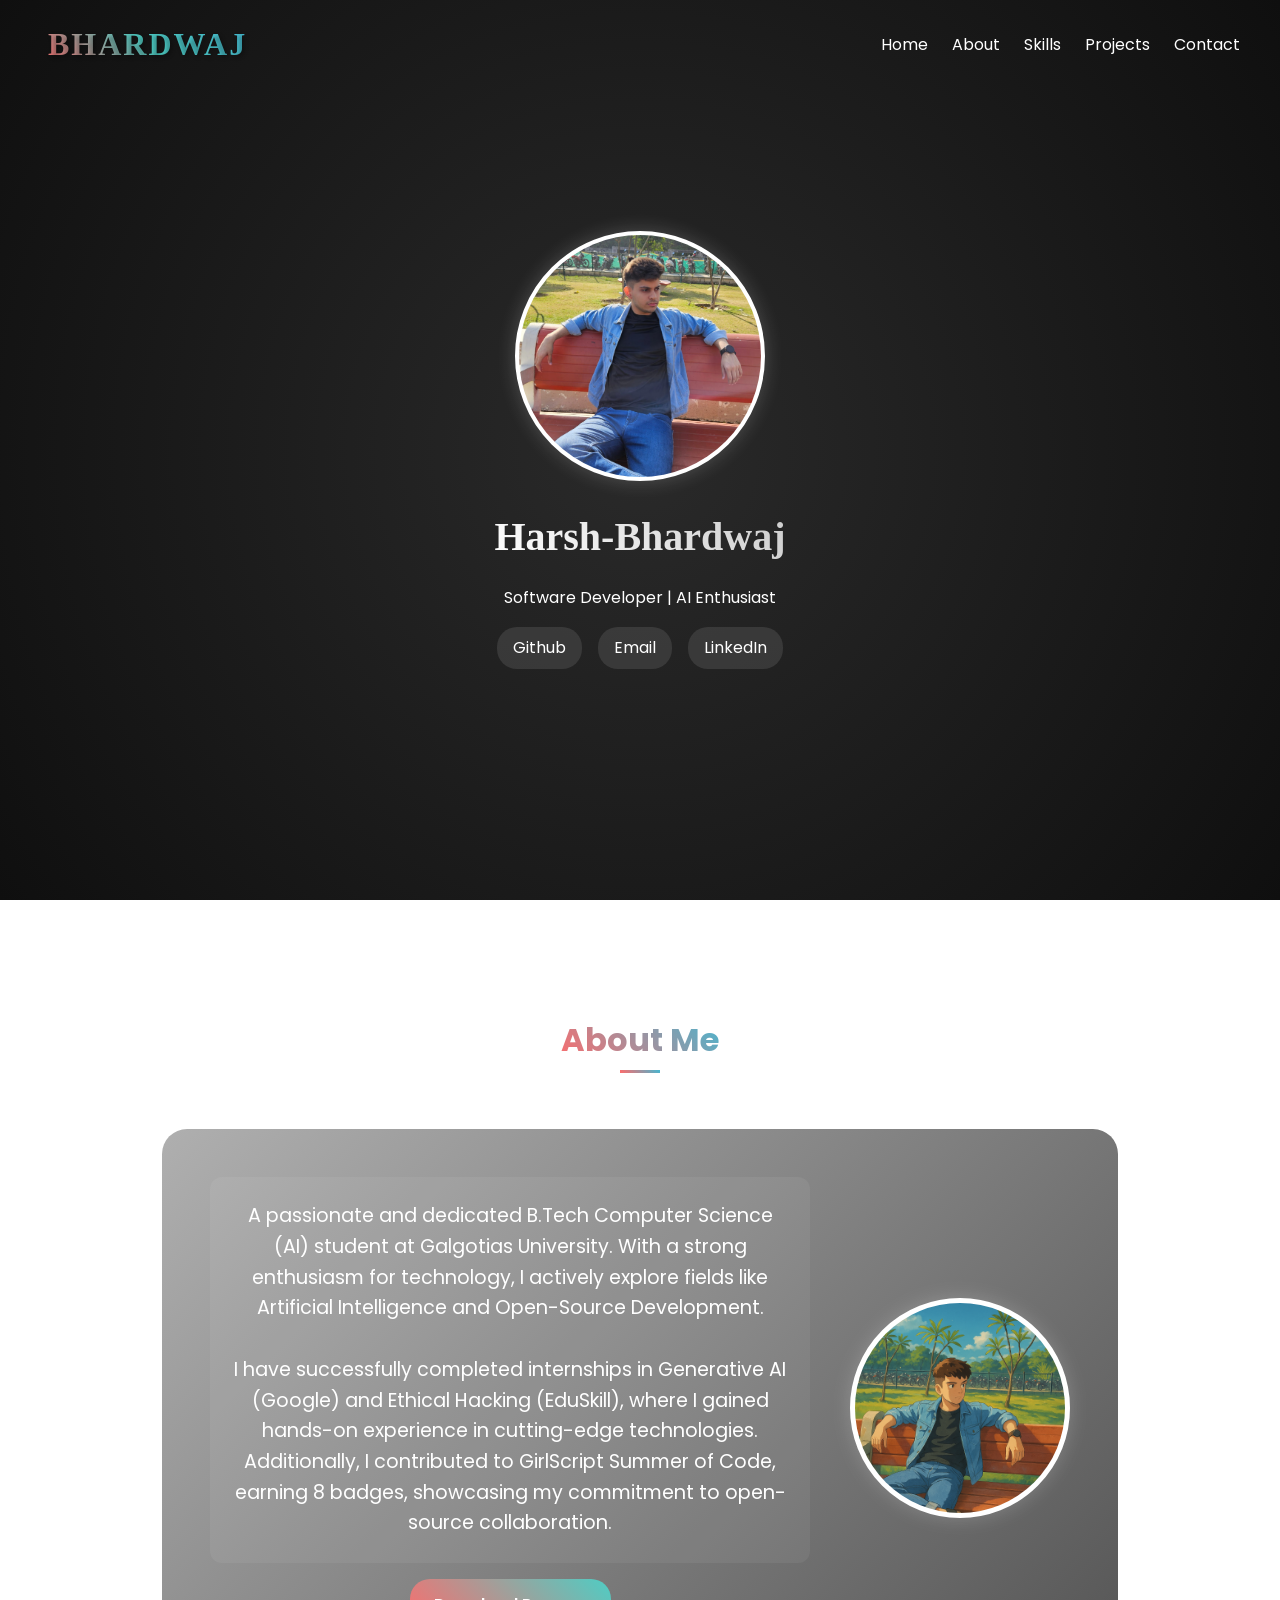
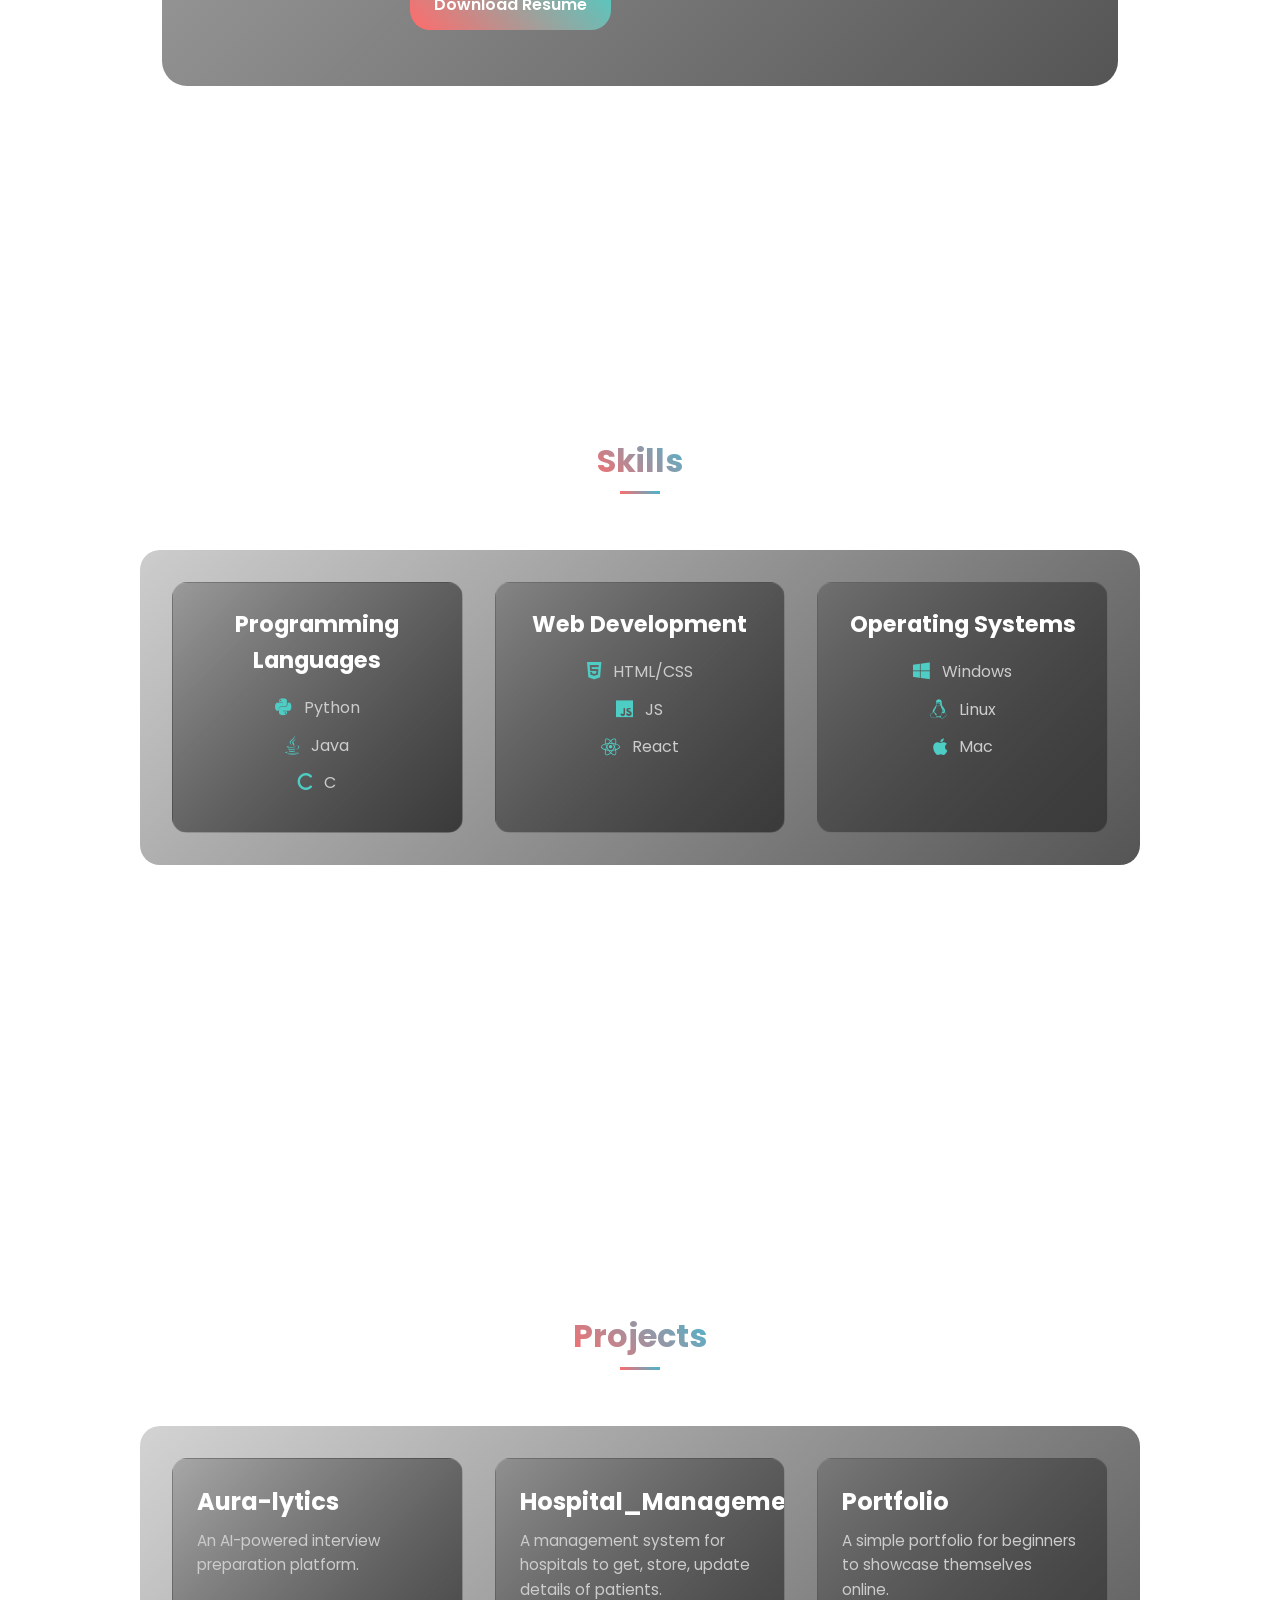
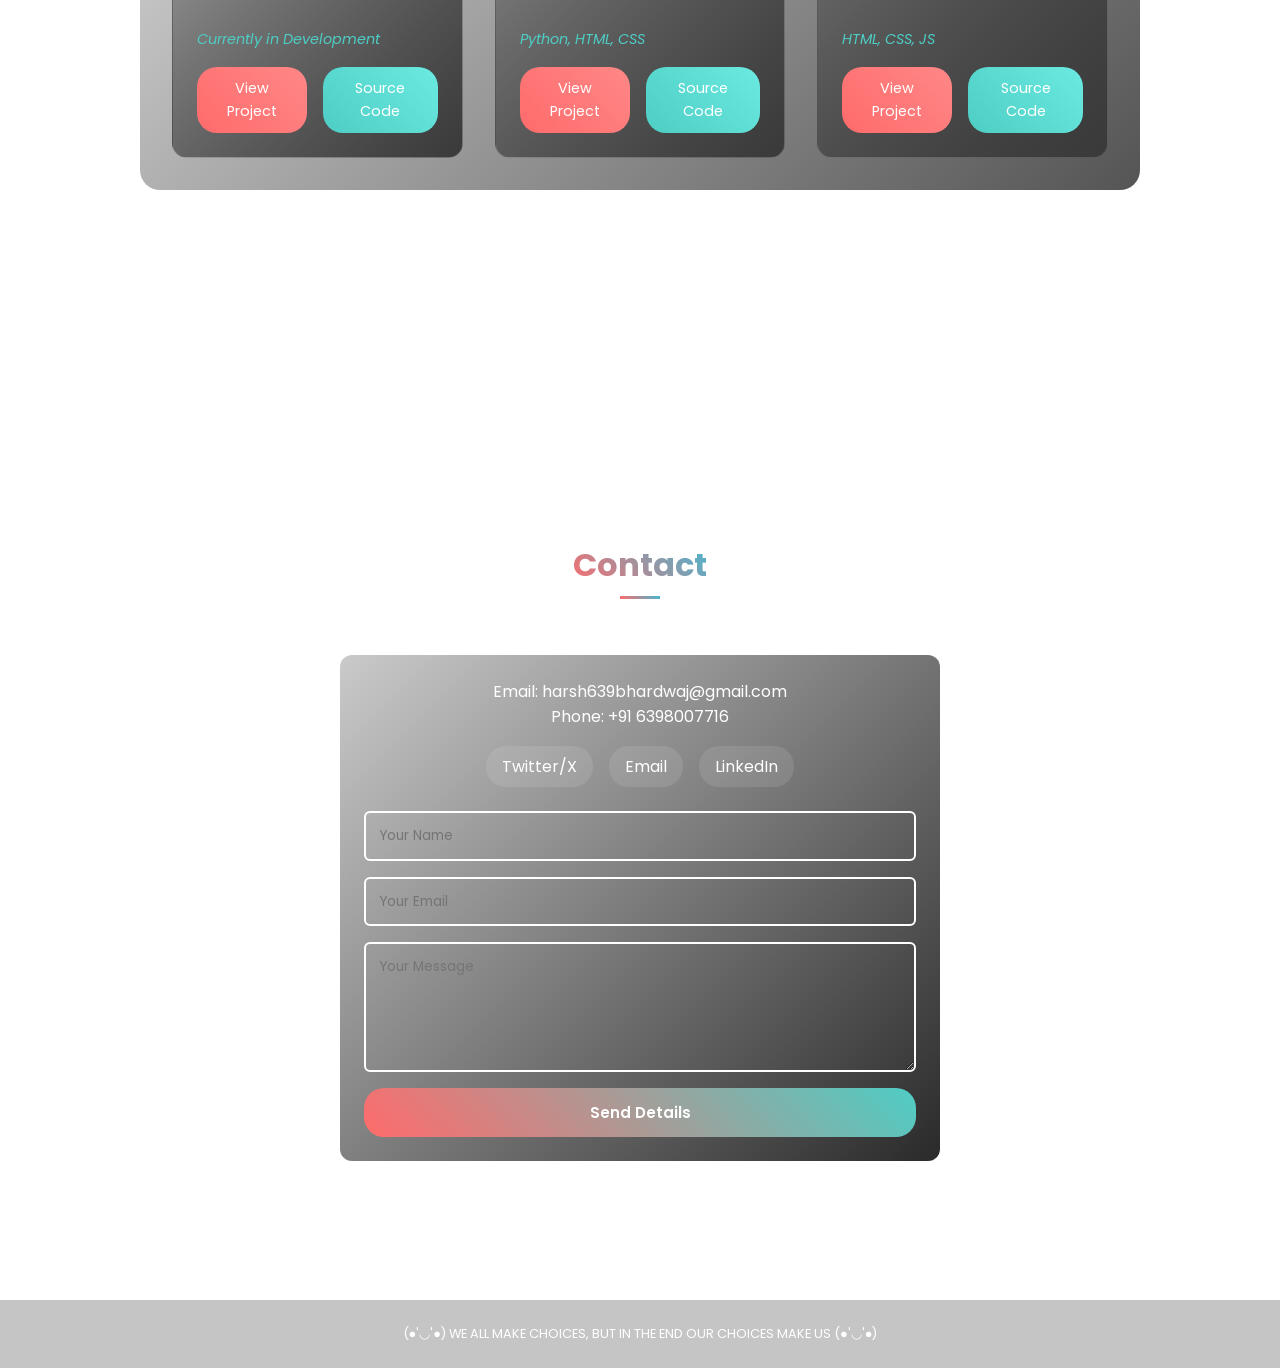
==== commit 6be0f241: "update" ====
--- a/index.html
+++ b/index.html
@@ -40,7 +40,7 @@
     <section id="about">
         <h2>About Me</h2>
         <div class="about-container">
-            <div class="about-img"><img src="./pedro-raccoon-raccoon.gif" alt="Animated Raccoon"></div>
+            <div class="about-img"><img src="./third.webp" alt="Animated Raccoon"></div>
             <div class="about-content">
                 <p>A passionate and dedicated B.Tech Computer Science (AI) student at Galgotias University. With a strong enthusiasm for technology, I actively explore fields like Artificial Intelligence and Open-Source Development.<br><br>
                     I have successfully completed internships in Generative AI (Google) and Ethical Hacking (EduSkill), where I gained hands-on experience in cutting-edge technologies. Additionally, I contributed to GirlScript Summer of Code, earning 8 badges, showcasing my commitment to open-source collaboration.</p>
@@ -63,8 +63,8 @@
             <div class="skill-card">
                 <h3>Web Development</h3>
                 <ul class="skill-list">
-                    <li><i class="fab fa-html5"></i> HTML</li>
-                    <li><i class="fab fa-css3-alt"></i> CSS</li>
+                    <li><i class="fab fa-html5"></i> HTML/CSS</li>
+                    <li><i  class="fab fa-js"></i> JS</li>
                     <li><i class="fab fa-react"></i> React</li>
                 </ul>
             </div>
--- a/style.css
+++ b/style.css
@@ -6,7 +6,11 @@
 }
 
 body {
-    background-color: #0f0f0f;
+    background-image:url("/present.webp");
+    background-repeat: no-repeat;
+    background-size: 100% 100%;
+    background-attachment:fixed;
+    /* background-color: #0f0f0f; */
     color: #ffffff;
     line-height: 1.6;
     overflow-x: hidden;
@@ -214,7 +218,7 @@
     flex-direction: row-reverse;
     flex-wrap: wrap;
     padding: 3rem;
-    background: linear-gradient(135deg, rgba(26,26,26,0.8), rgba(42,42,42,0.8));
+    background: linear-gradient(135deg, rgba(26, 26, 26, 0.349), rgba(42,42,42,0.8));
     border-radius: 25px;
     box-shadow: 0 5px 15px rgba(255,255,255,0.1);
     max-width: 1100px;
@@ -226,7 +230,7 @@
     max-width: 600px;
     font-size: 1.2rem;
     padding: 1.5rem;
-    background: rgba(255,255,255,0.05);
+    background: rgba(255, 255, 255, 0.055);
     border-radius: 12px;
     transition: transform 0.3s ease;
 }
@@ -407,14 +411,14 @@
     max-width: 1000px;
     width: 90%;
     padding: 2rem;
-    background: linear-gradient(135deg, rgba(26,26,26,0.8), rgba(42,42,42,0.8));
+    background: linear-gradient(135deg, rgba(26, 26, 26, 0.219), rgba(42,42,42,0.8));
     border-radius: 20px;
     box-shadow: 0 5px 15px rgba(255,255,255,0.1);
     margin-top: 1rem;
 }
 
 .skill-card {
-    background: linear-gradient(135deg, #2a2a2a, #3a3a3a);
+    background: linear-gradient(135deg, #2a2a2a48, #3a3a3a);
     padding: 1.5rem;
     border-radius: 15px;
     text-align: center;
@@ -474,14 +478,14 @@
     max-width: 1000px;
     width: 90%;
     padding: 2rem;
-    background: linear-gradient(135deg, rgba(26,26,26,0.8), rgba(42,42,42,0.8));
+    background: linear-gradient(135deg, rgba(26, 26, 26, 0.192), rgba(42,42,42,0.8));
     border-radius: 20px;
     box-shadow: 0 5px 15px rgba(255,255,255,0.1);
     margin-top: 1rem;
 }
 
 .project-card {
-    background: linear-gradient(135deg, #2a2a2a, #3a3a3a);
+    background: linear-gradient(135deg, #2a2a2a3b, #3a3a3a);
     padding: 1.5rem;
     border-radius: 15px;
     transition: all 0.5s ease;
@@ -555,7 +559,7 @@
     text-align: center;
     max-width: 600px;
     width: 90%;
-    background: linear-gradient(135deg, #1a1a1a, #2a2a2a);
+    background: linear-gradient(135deg, #1a1a1a3b, #2a2a2a);
     padding: 1.5rem;
     border-radius: 12px;
     box-shadow: 0 10px 20px rgba(255,255,255,0.1);
@@ -572,7 +576,7 @@
 
 .contact-form input, .contact-form textarea {
     padding: 0.8rem;
-    background: #0f0f0f;
+    background: #0f0f0f00;
     border: 2px solid #ffffff;
     border-radius: 6px;
     color: #ffffff;
@@ -670,7 +674,7 @@
 
 /* Footer */
 footer {
-    background: #000000;
+    background: #0000003a;
     padding: 1.5rem;
     text-align: center;
     font-size: 0.8rem;
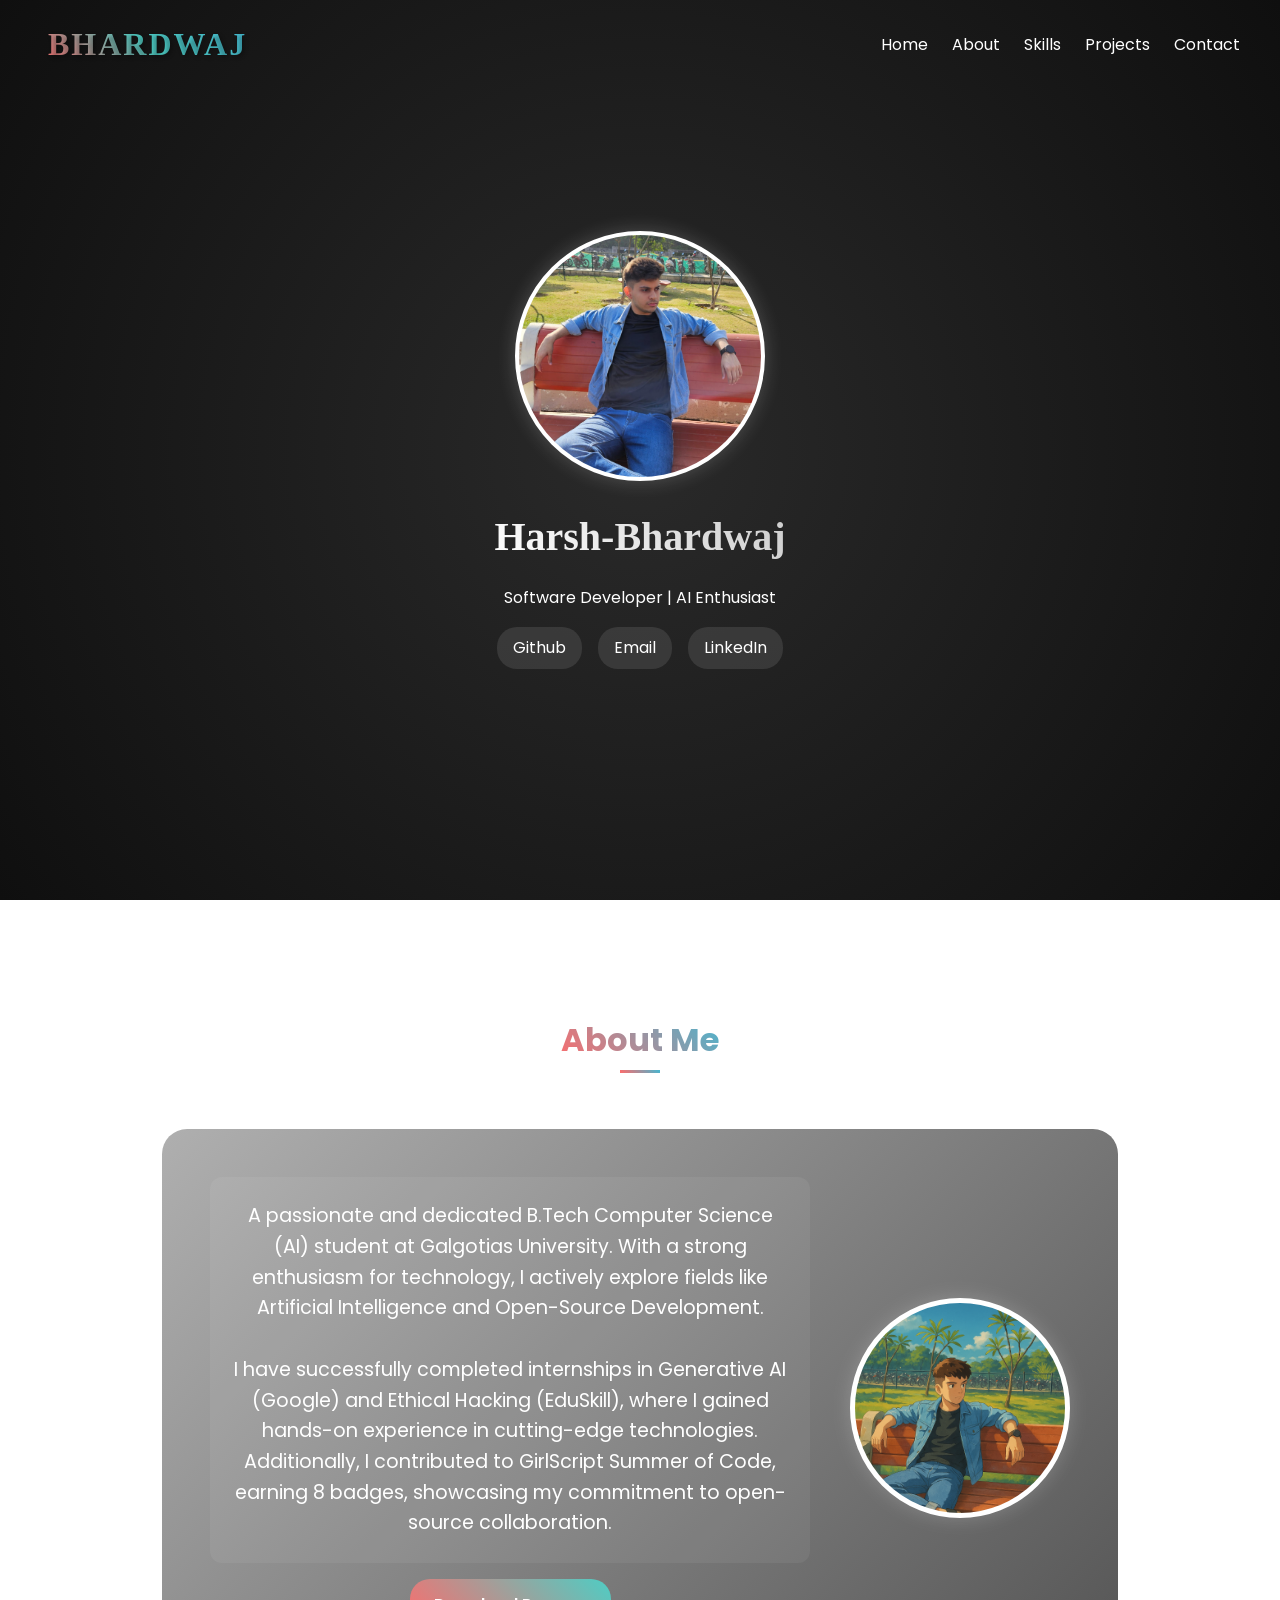
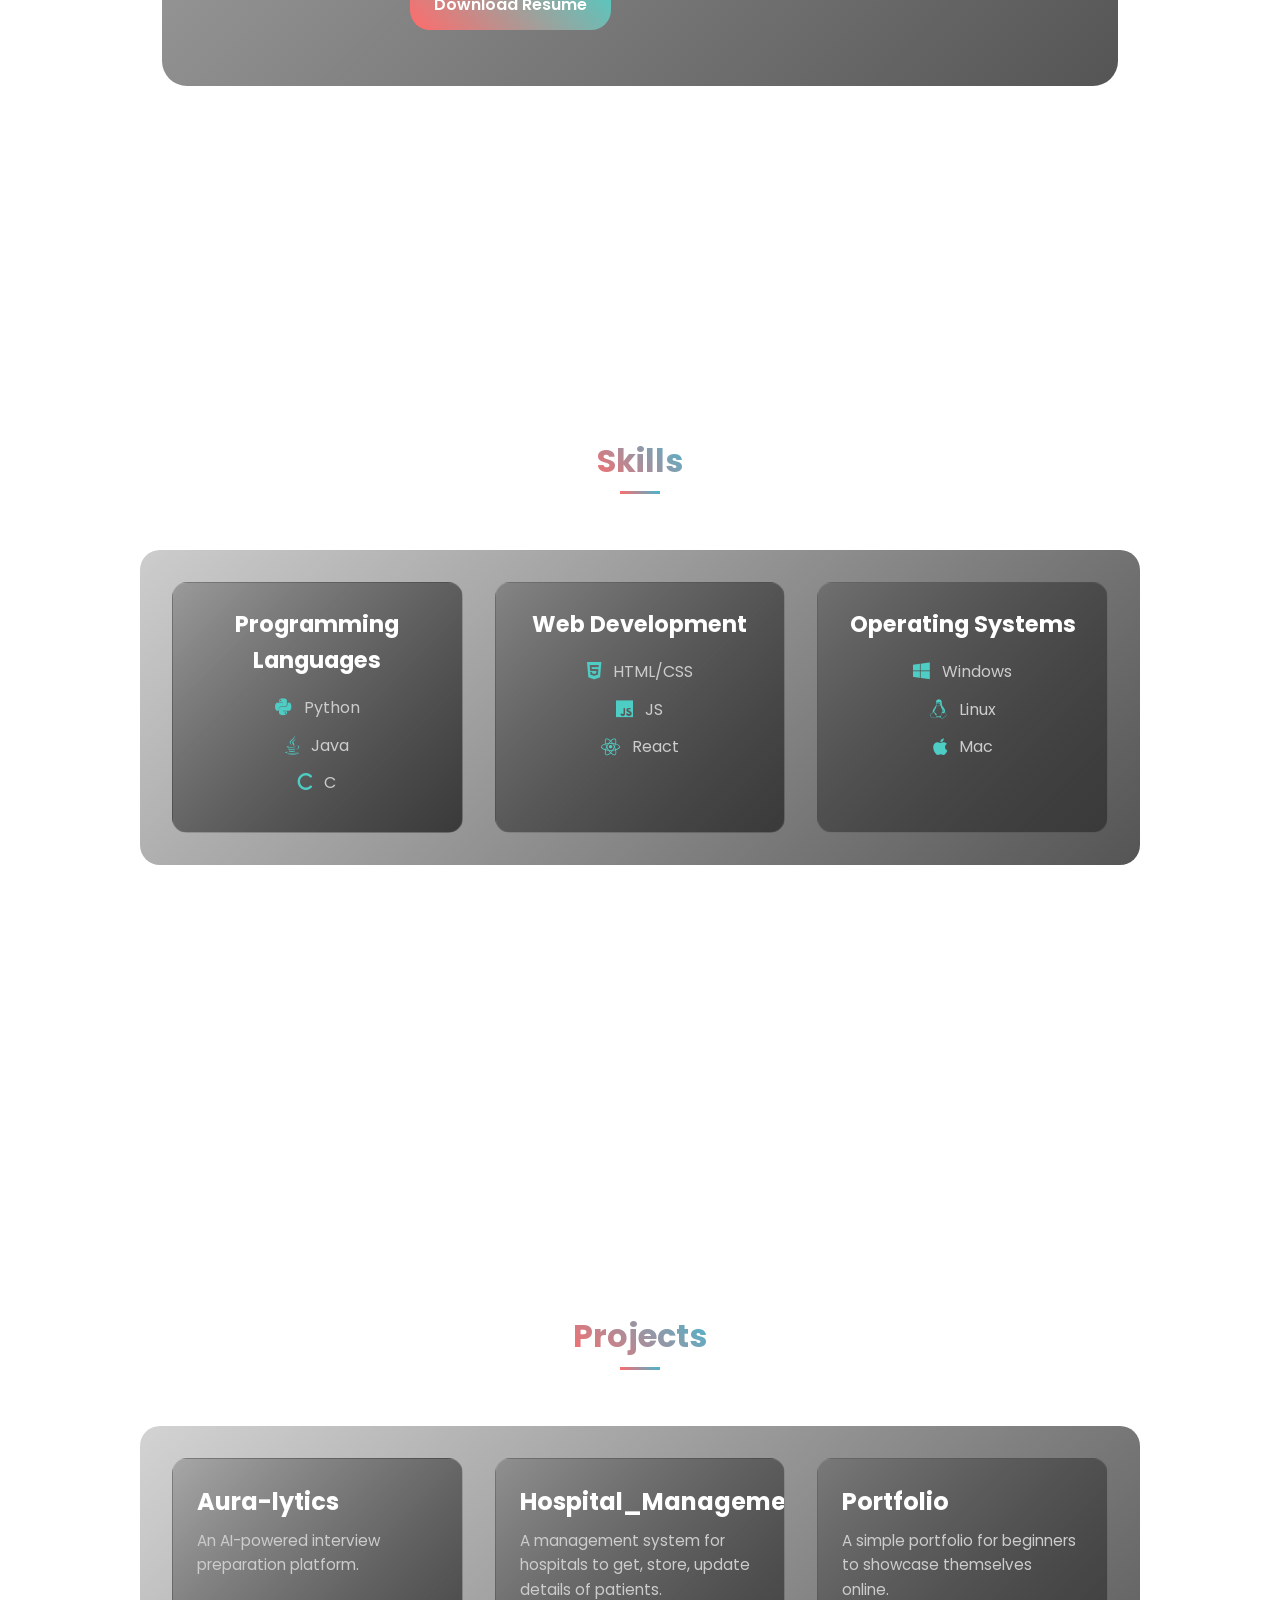
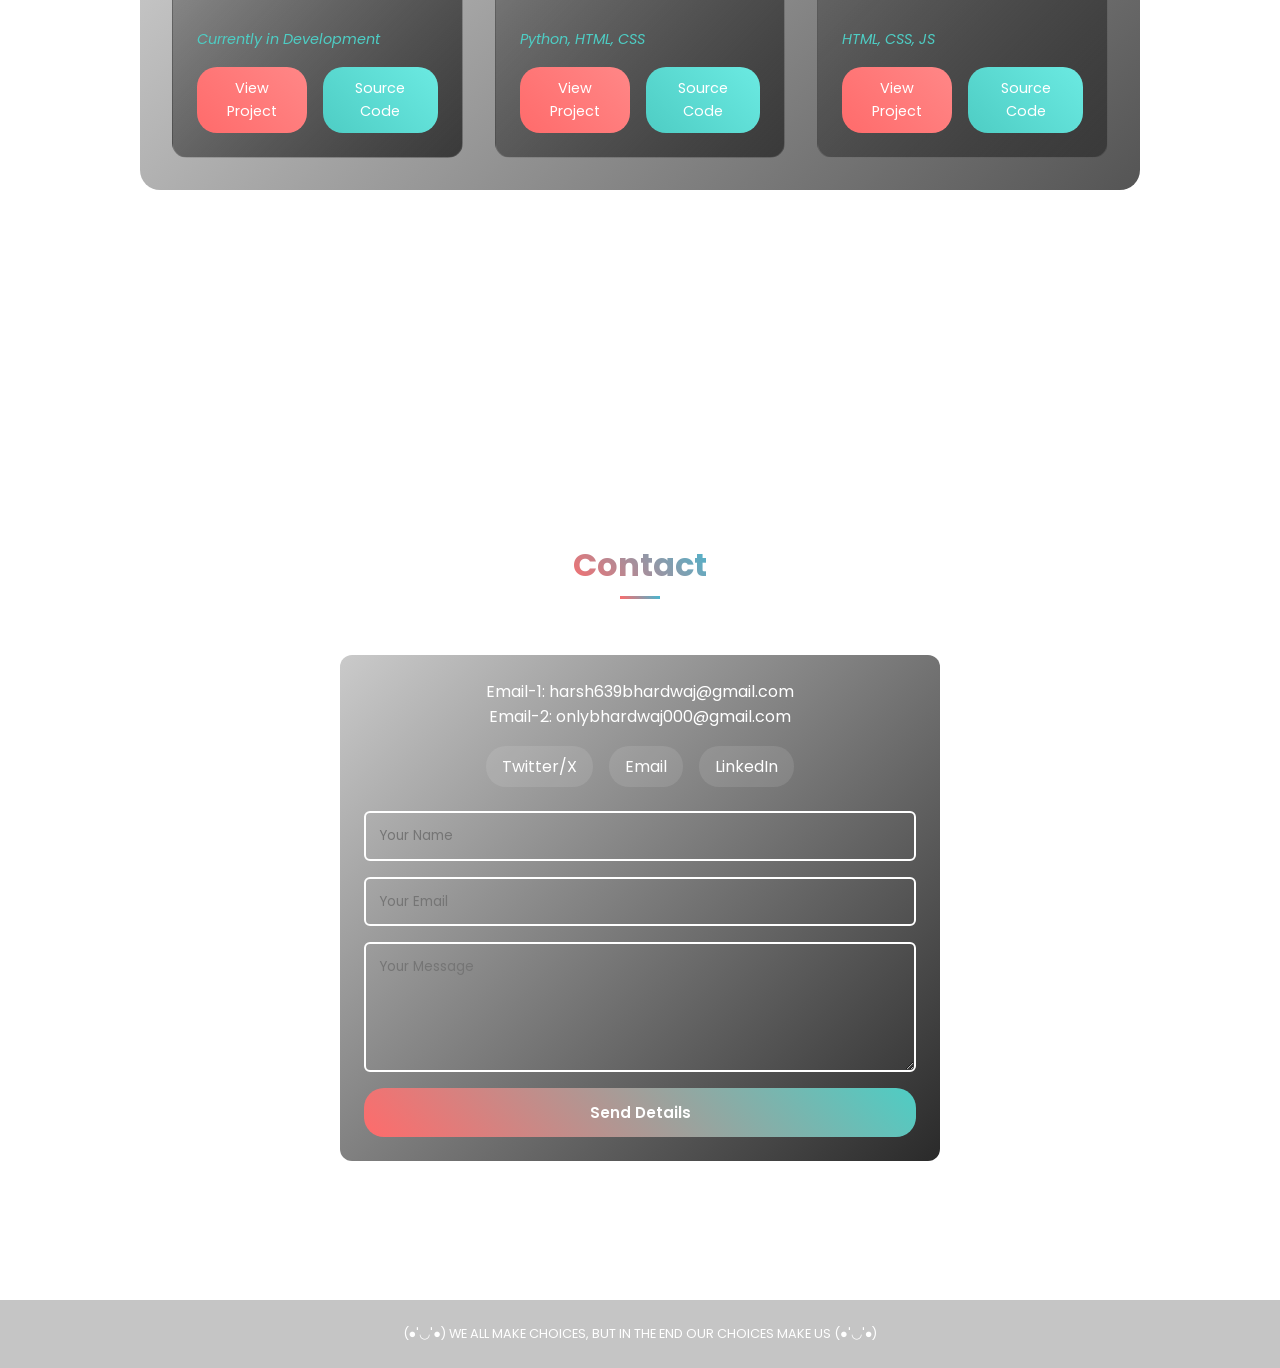
==== commit 14d4c6a7: "remove mobile number" ====
--- a/index.html
+++ b/index.html
@@ -87,7 +87,7 @@
                 <p class="project-about">An AI-powered interview preparation platform.</p>
                 <p class="project-lang">Currently in Development</p>
                 <div class="project-buttons">
-                    <a href="#" class="view-btn">View Project</a>
+                    <a href="https://auralytics.tech/" class="view-btn">View Project</a>
                     <a href="#" class="source-btn">Source Code</a>
                 </div>
             </div>
@@ -115,8 +115,8 @@
     <section id="contact">
         <h2>Contact</h2>
         <div class="contact-container">
-            <p>Email: harsh639bhardwaj@gmail.com</p>
-            <p>Phone: +91 6398007716</p>
+            <p>Email-1: harsh639bhardwaj@gmail.com</p>
+            <p>Email-2: onlybhardwaj000@gmail.com</p>
             <div class="social-links">
                 <a href="https://twitter.com/@bhardwaj_639" target="_blank">Twitter/X</a>
                 <a href="mailto:harsh639bhardwaj@gmail.com">Email</a>
--- a/style.css
+++ b/style.css
@@ -6,7 +6,7 @@
 }
 
 body {
-    background-image:url("/present.webp");
+    background-image:url("/p.png");
     background-repeat: no-repeat;
     background-size: 100% 100%;
     background-attachment:fixed;
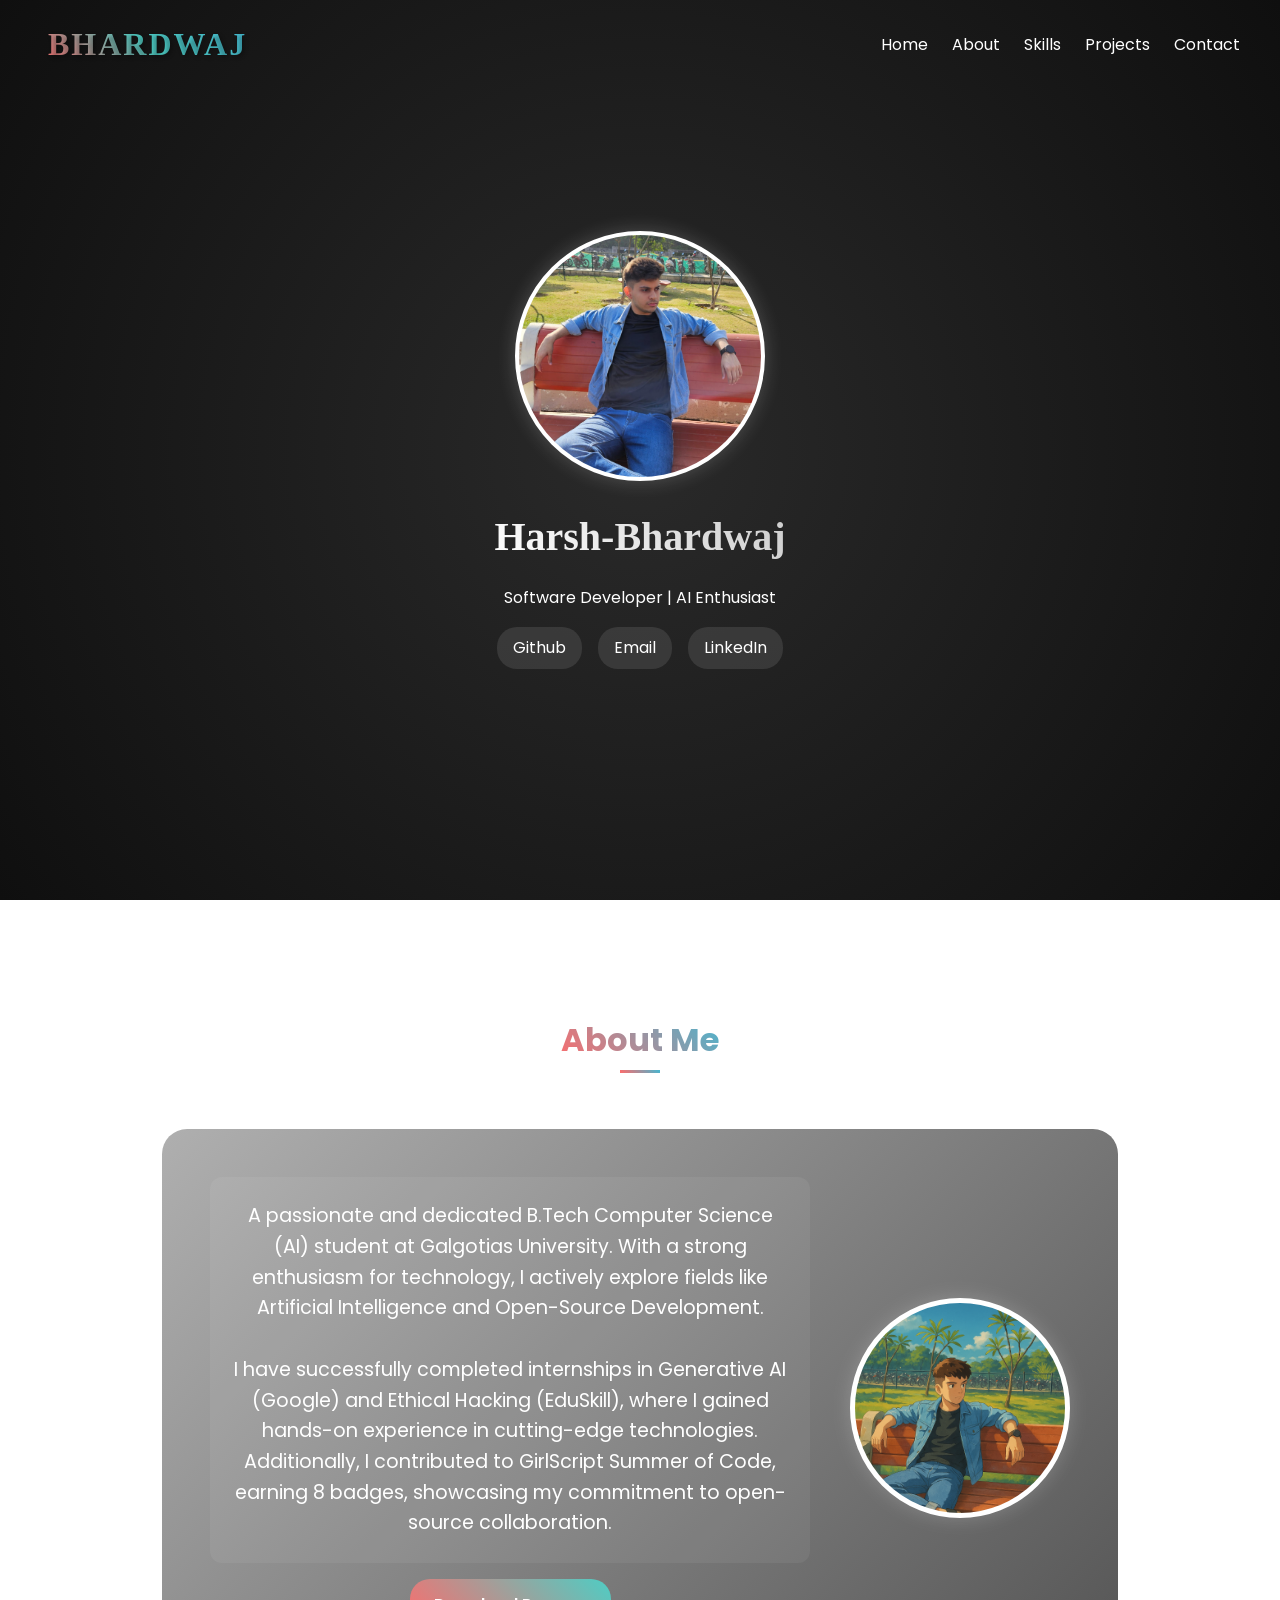
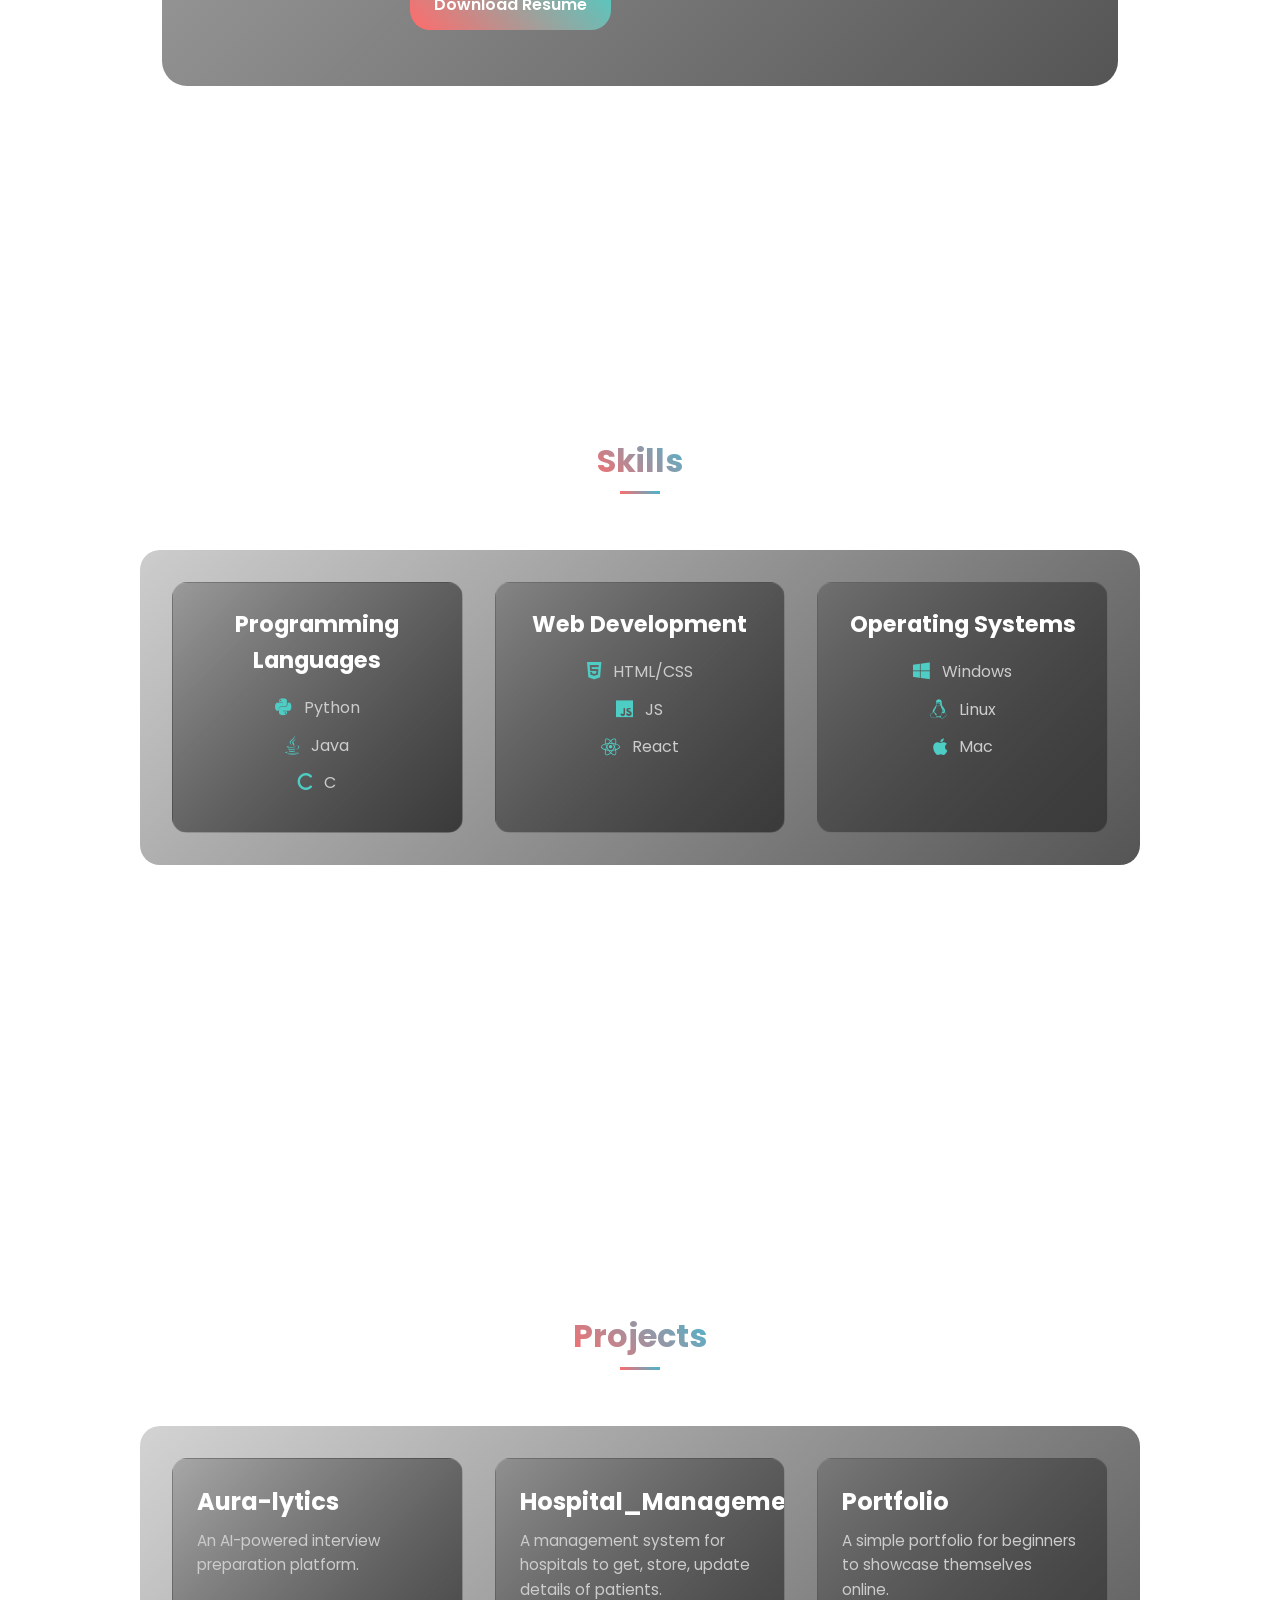
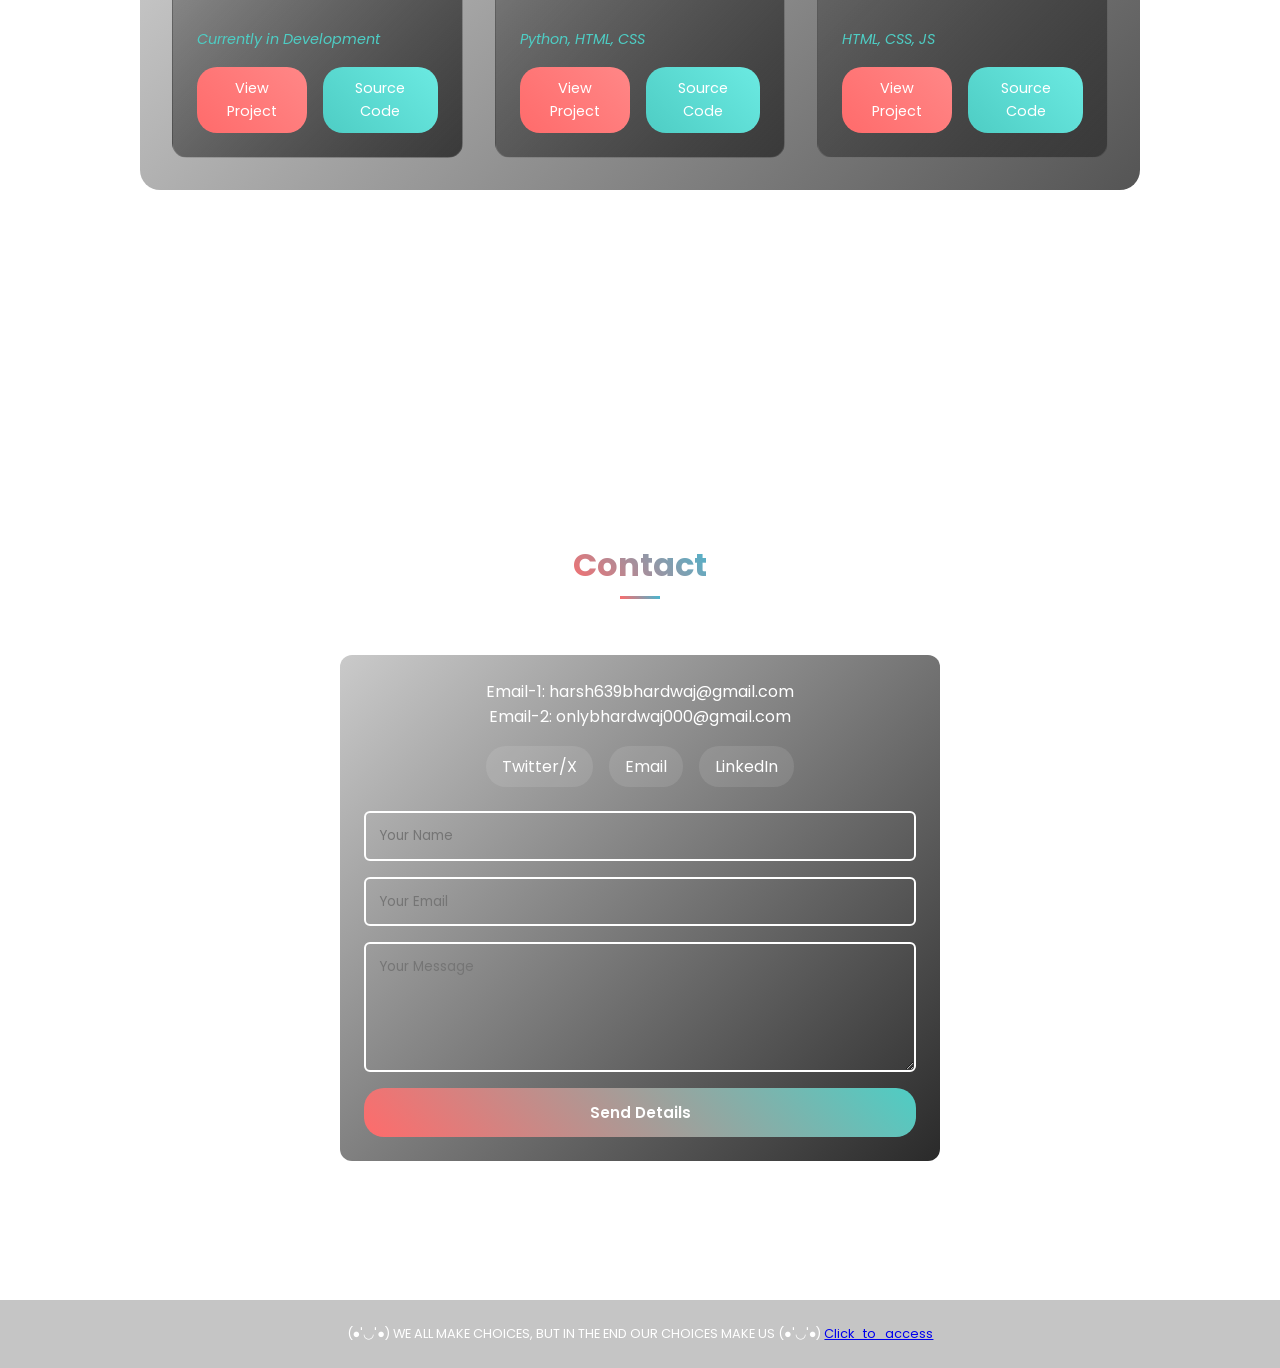
==== commit d03bb92d: "update" ====
--- a/index.html
+++ b/index.html
@@ -133,7 +133,9 @@
     </section>
 
     <footer>
-        <p>(●'◡'●) WE ALL MAKE CHOICES, BUT IN THE END OUR CHOICES MAKE US (●'◡'●)</p>
+        <p>(●'◡'●) WE ALL MAKE CHOICES, BUT IN THE END OUR CHOICES MAKE US (●'◡'●)
+             <a href="https://drive.google.com/drive/folders/1l3HJN6sU3dfkaF_KlB6zTEDkZgZbsg-U?usp=sharing" target="_blank" class="btn">Click_to_access</a>
+        </p>
     </footer>
 
     <script>
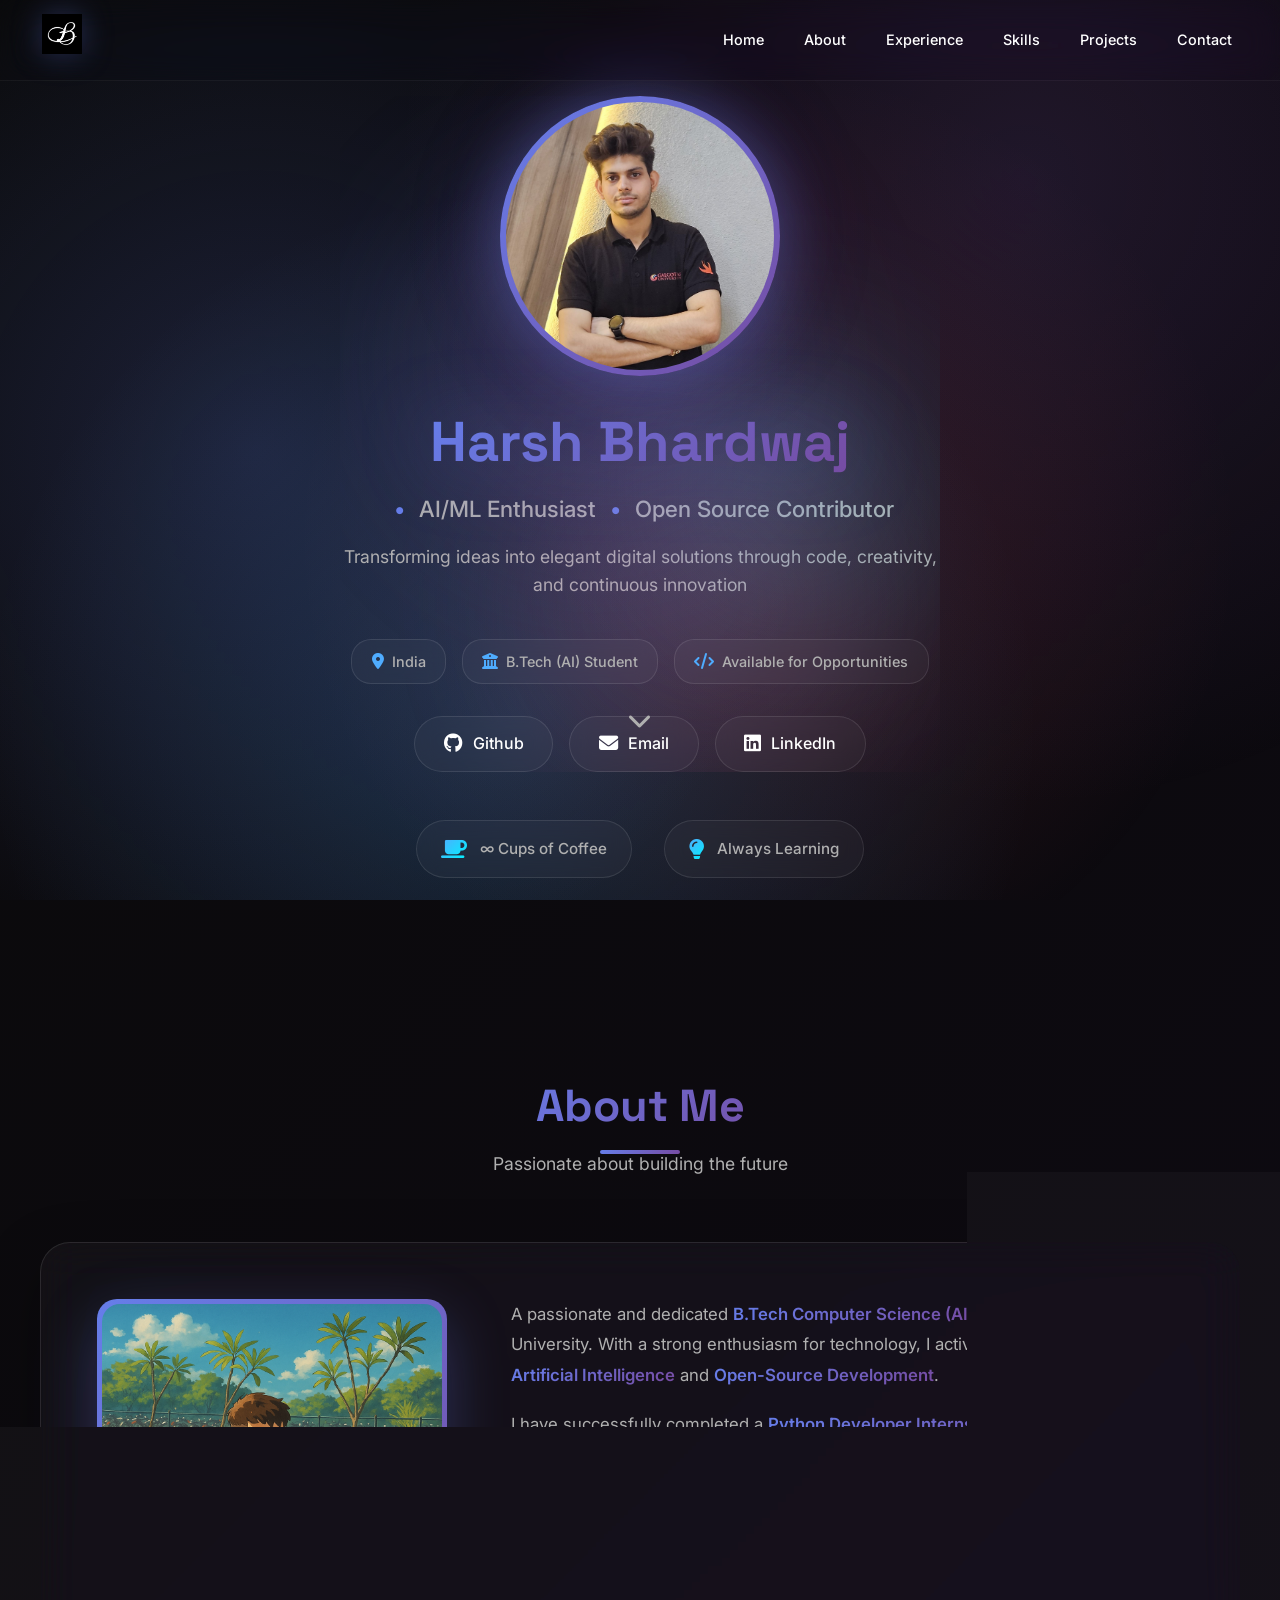
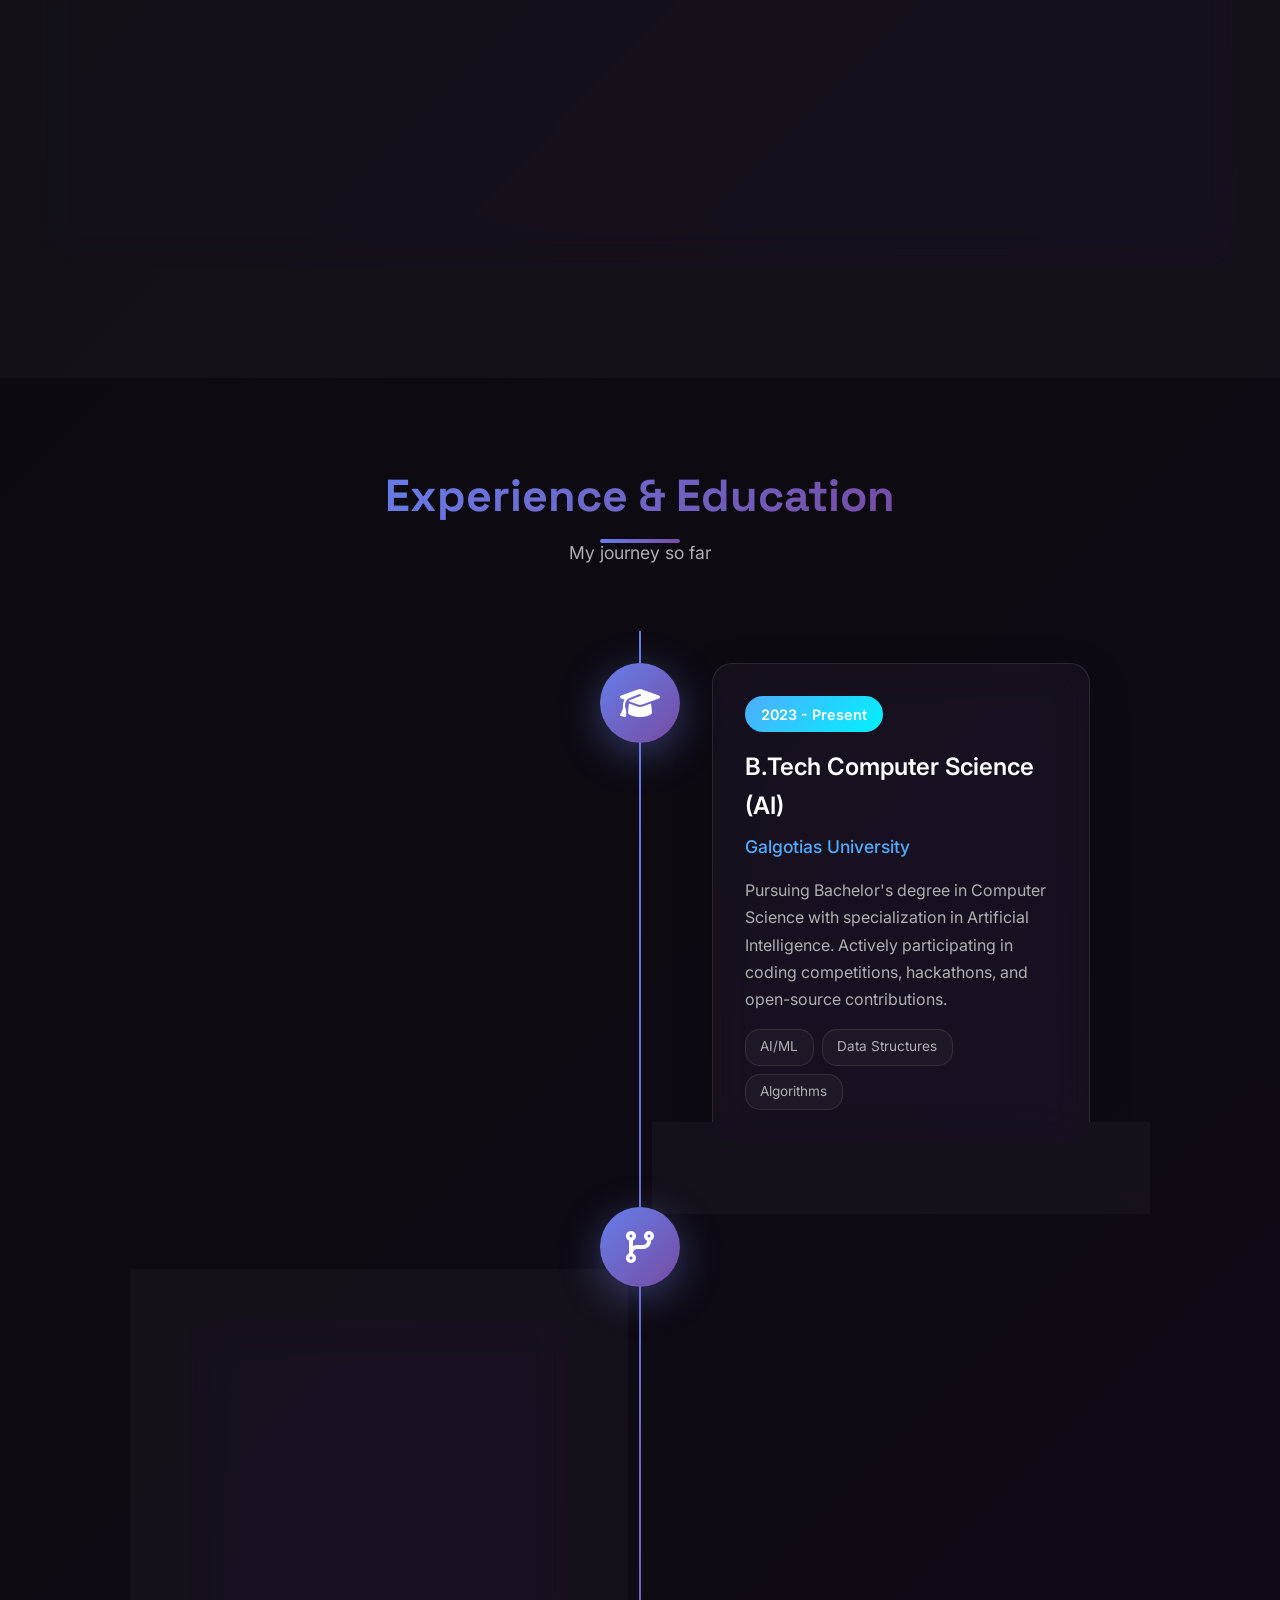
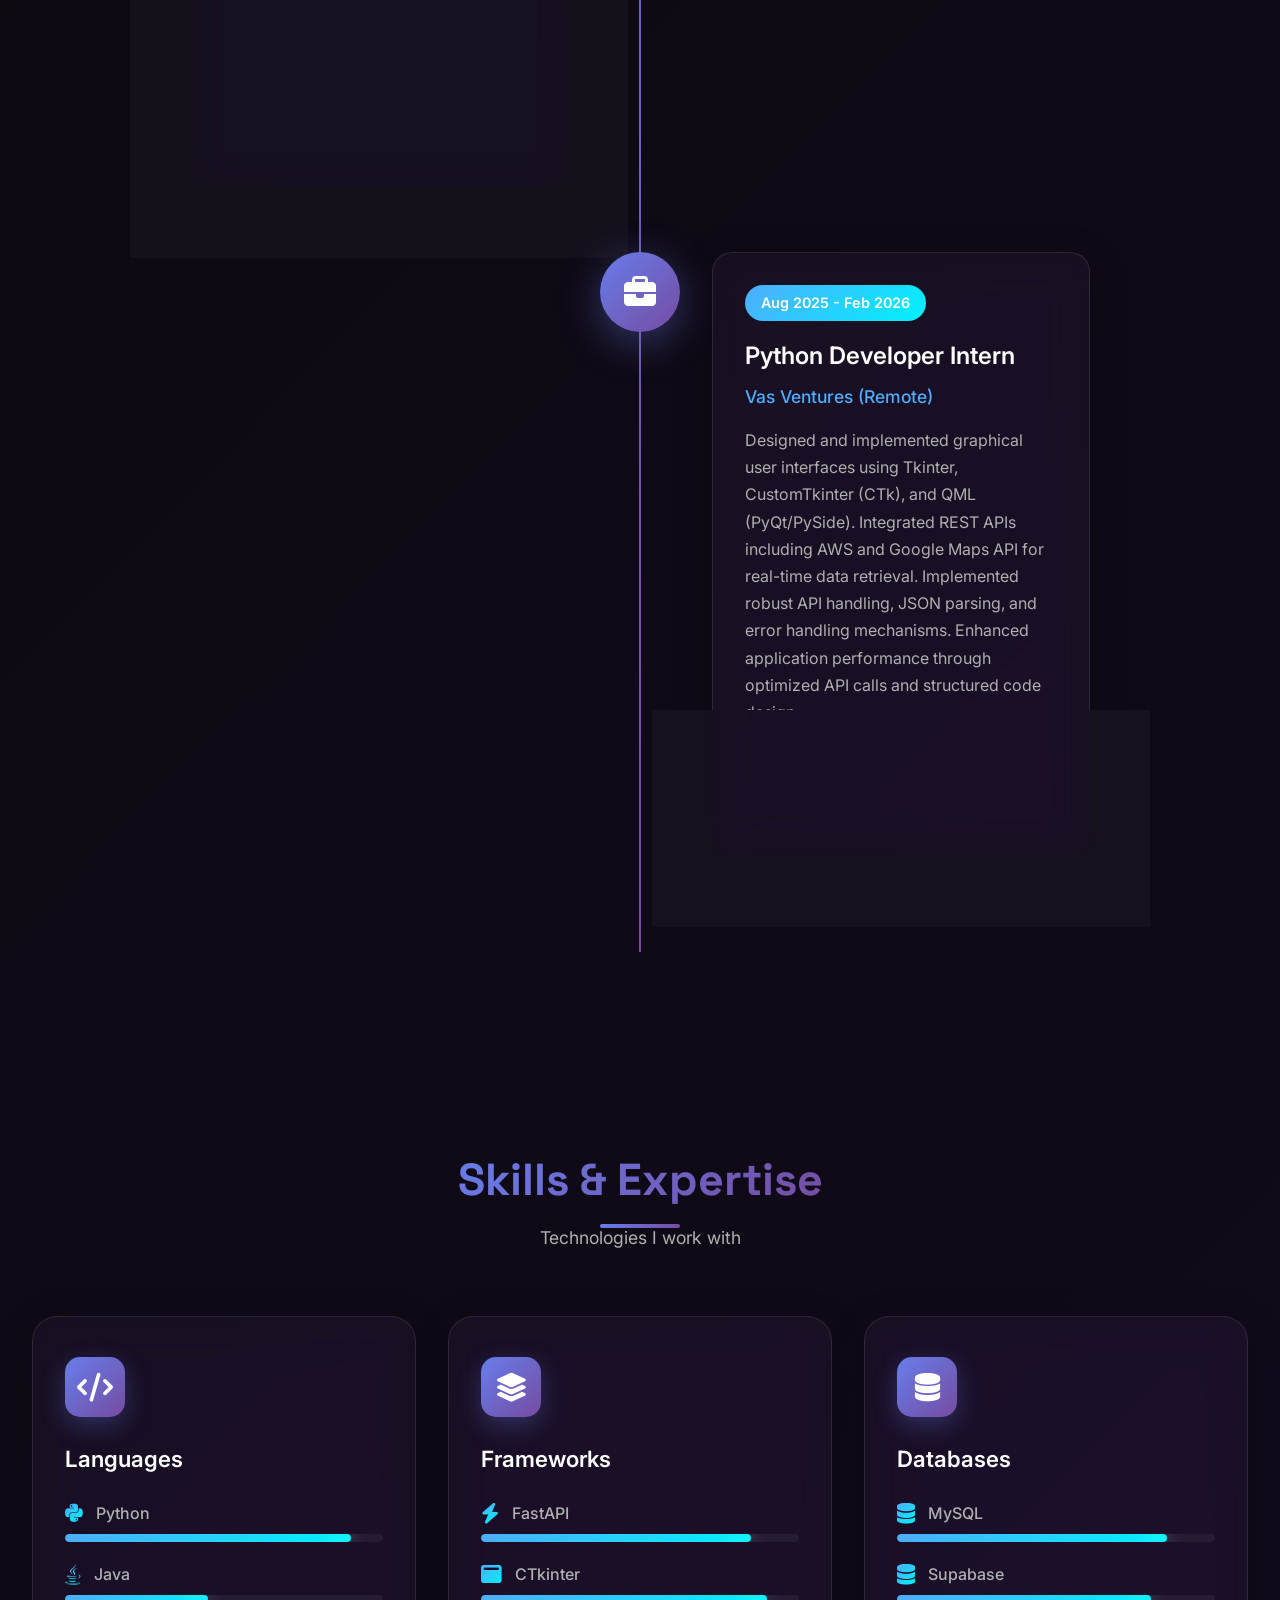
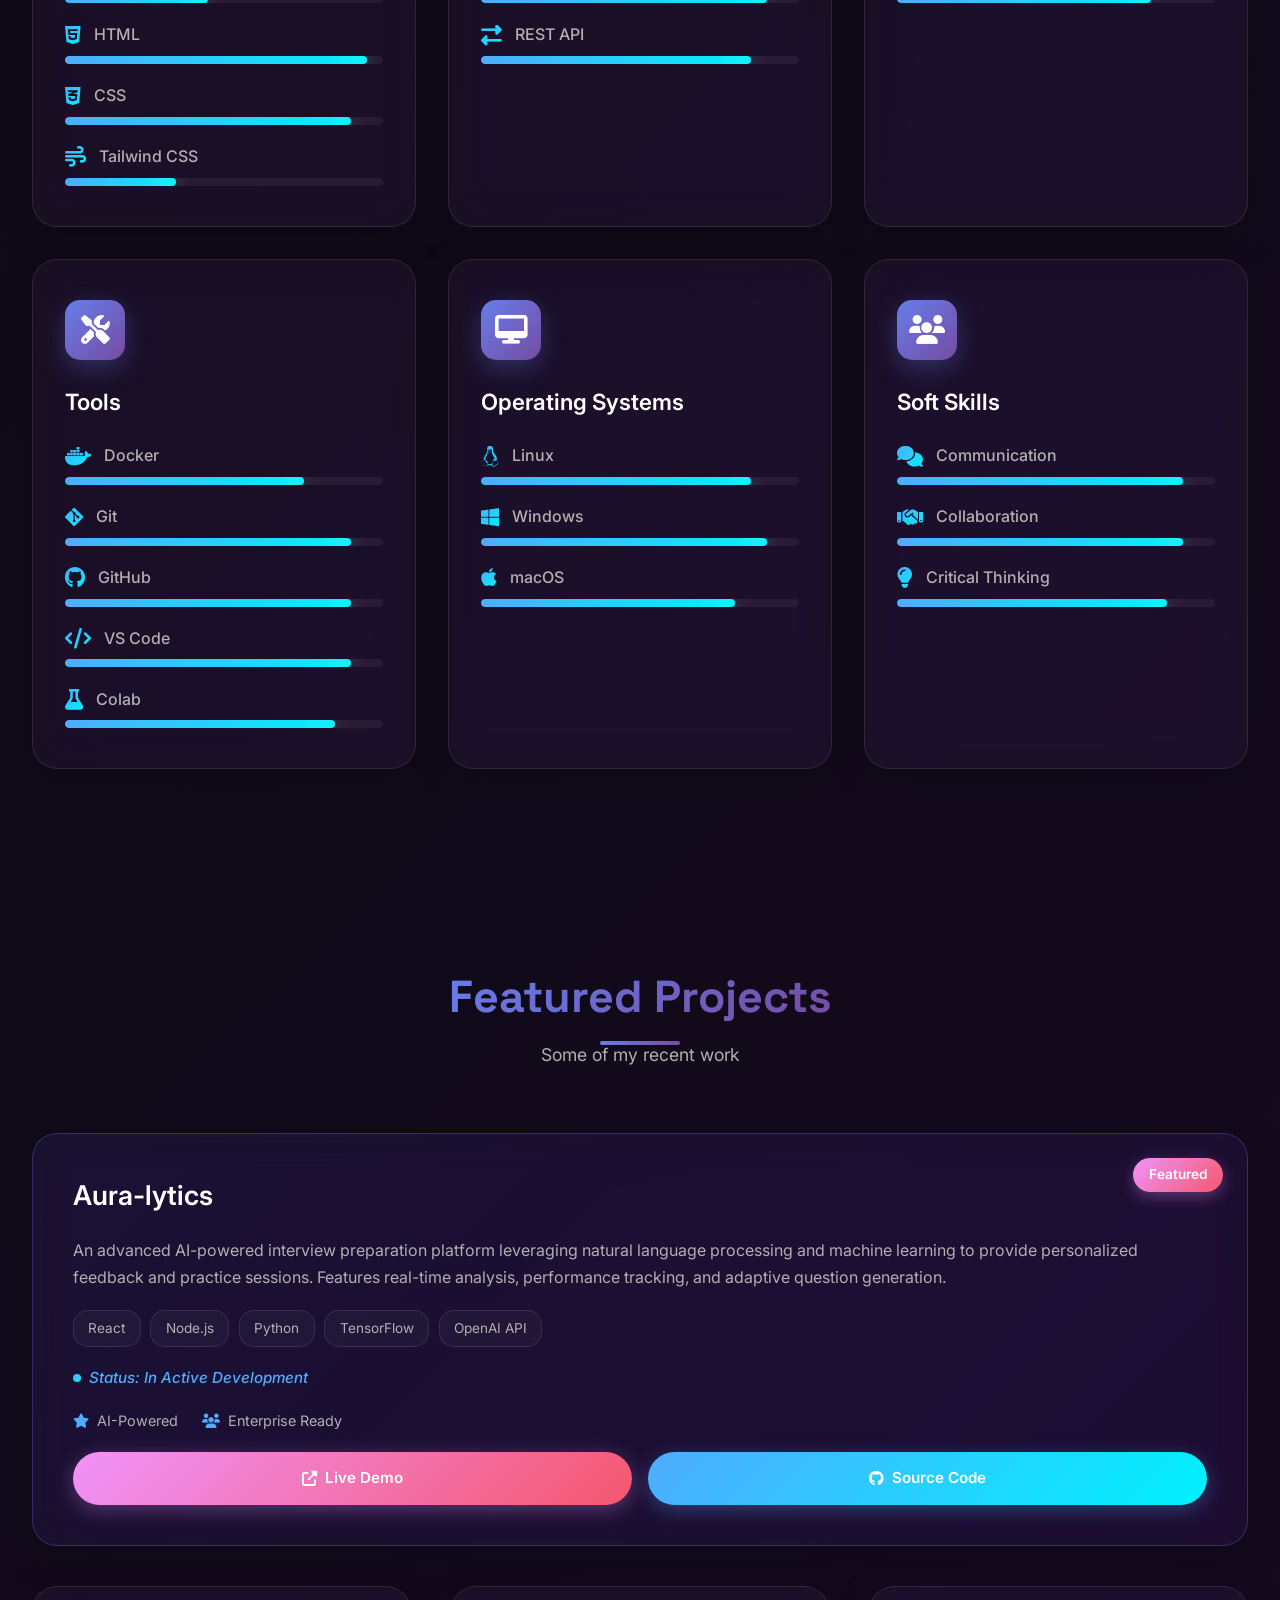
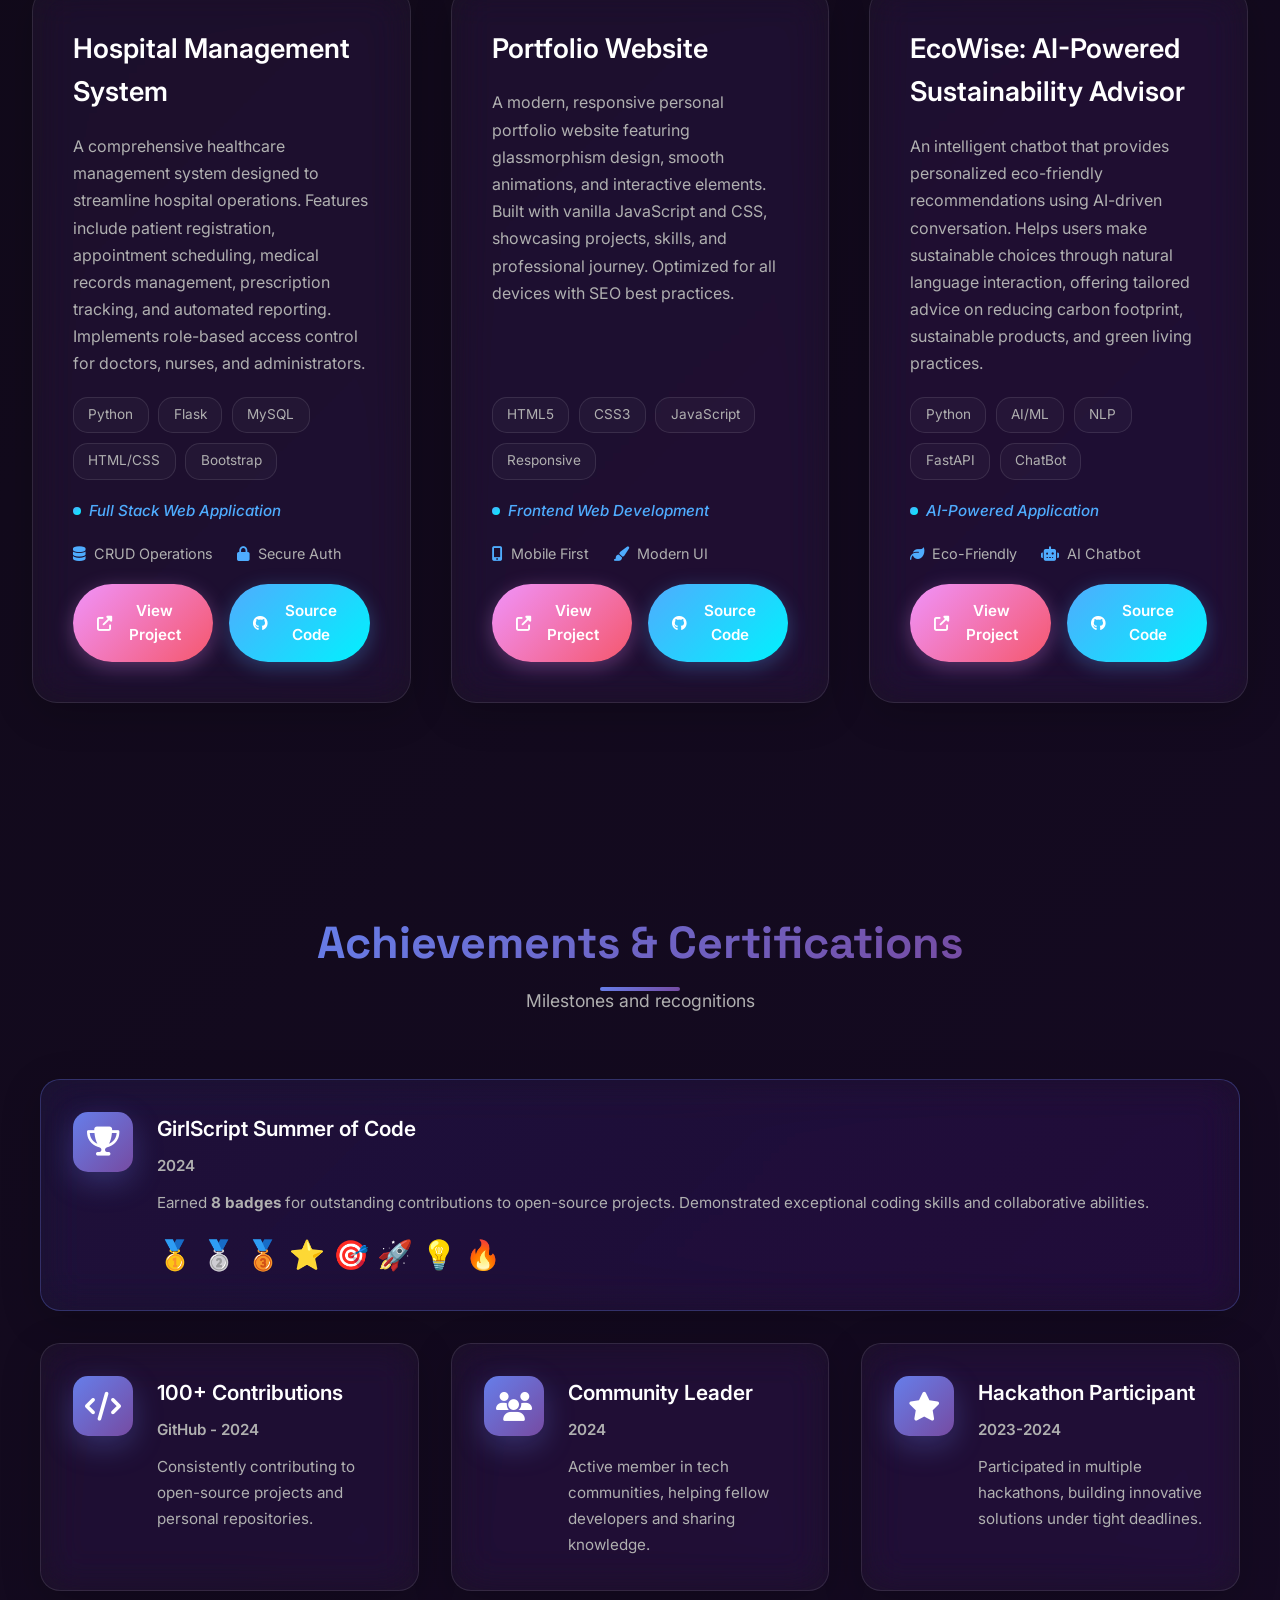
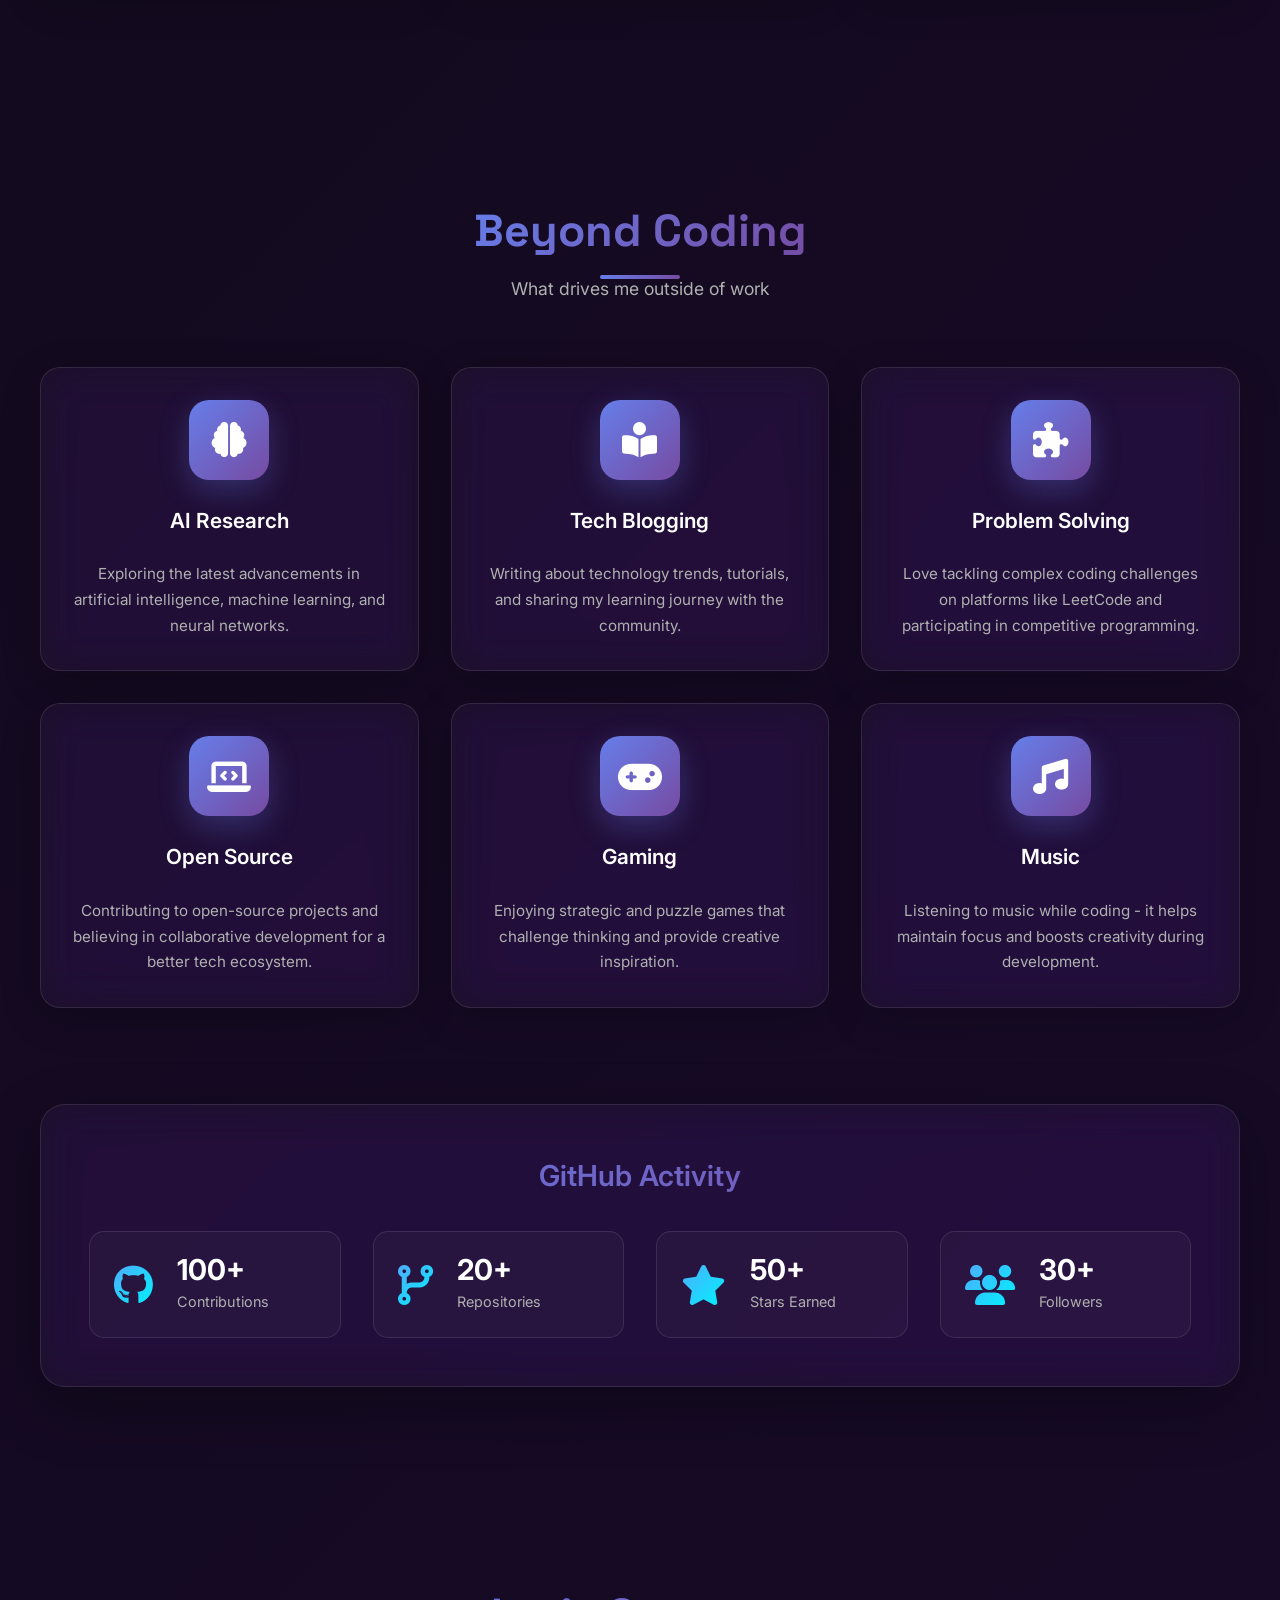
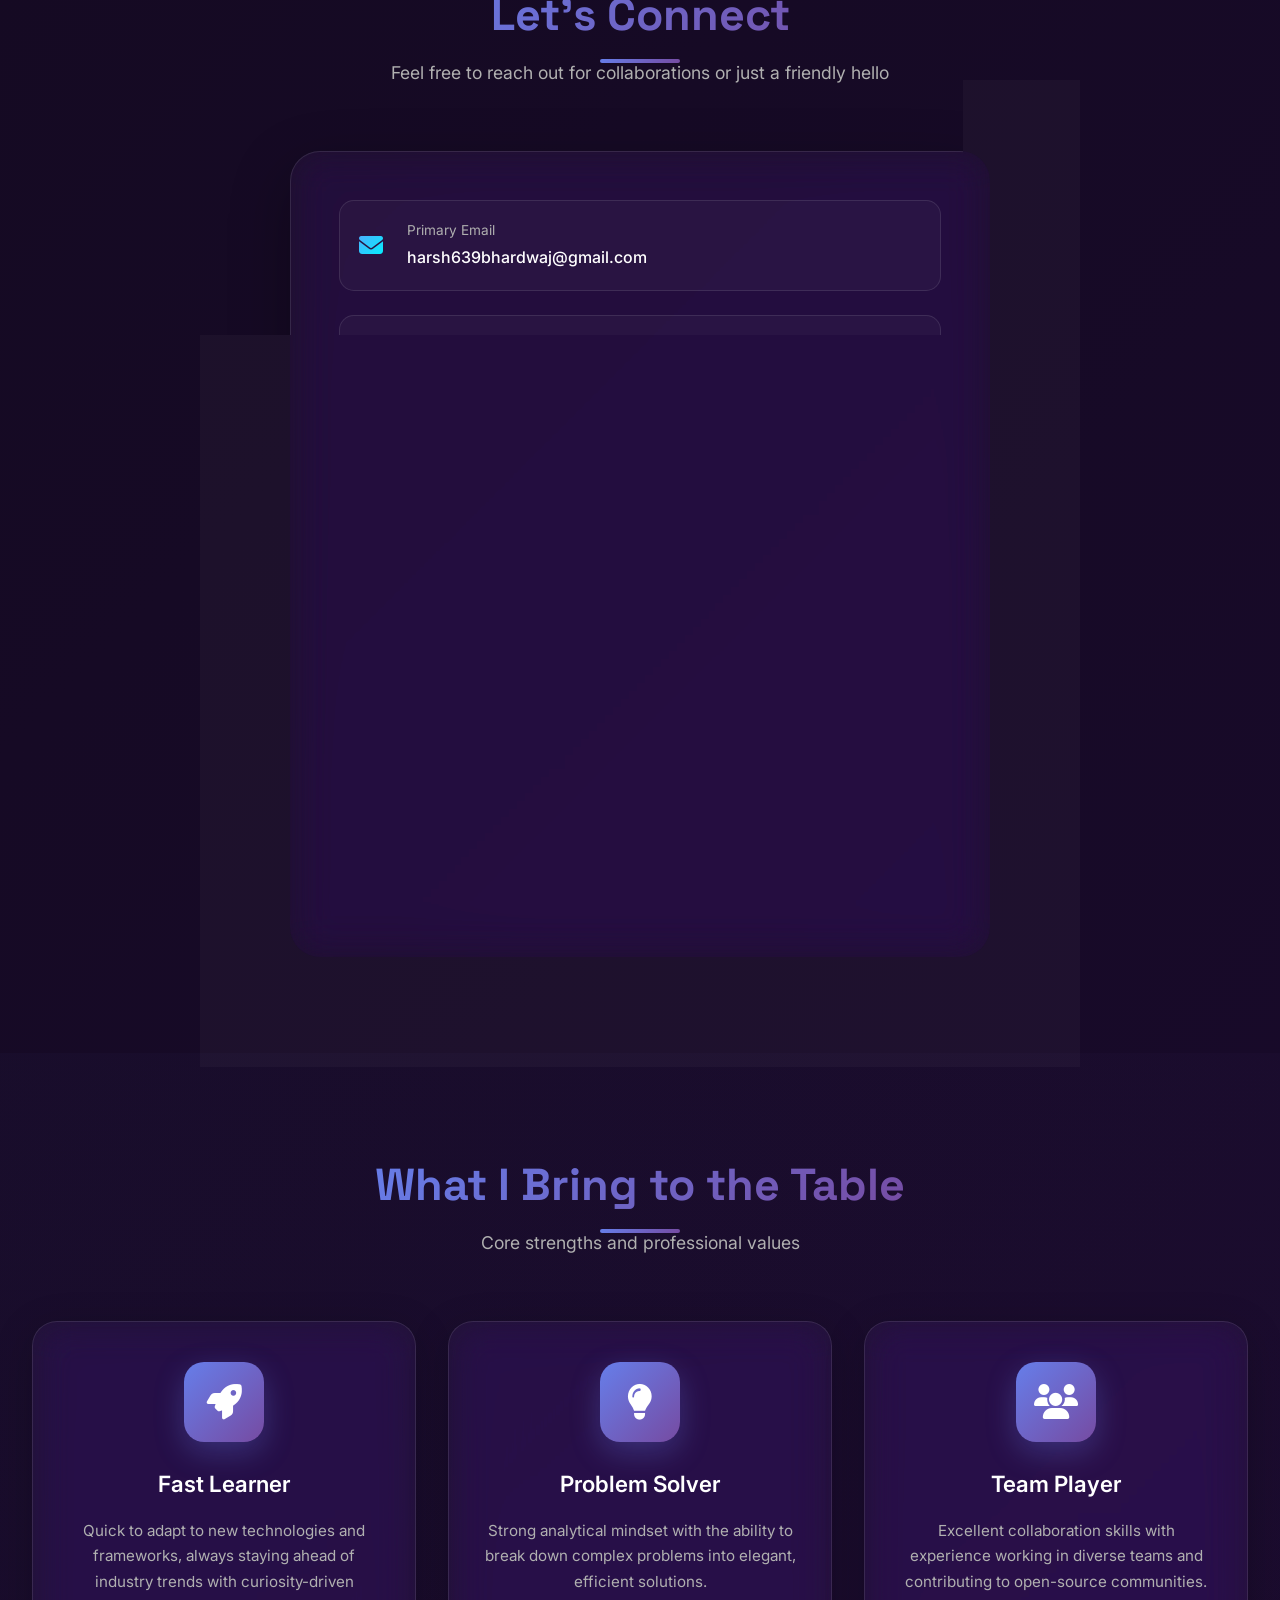
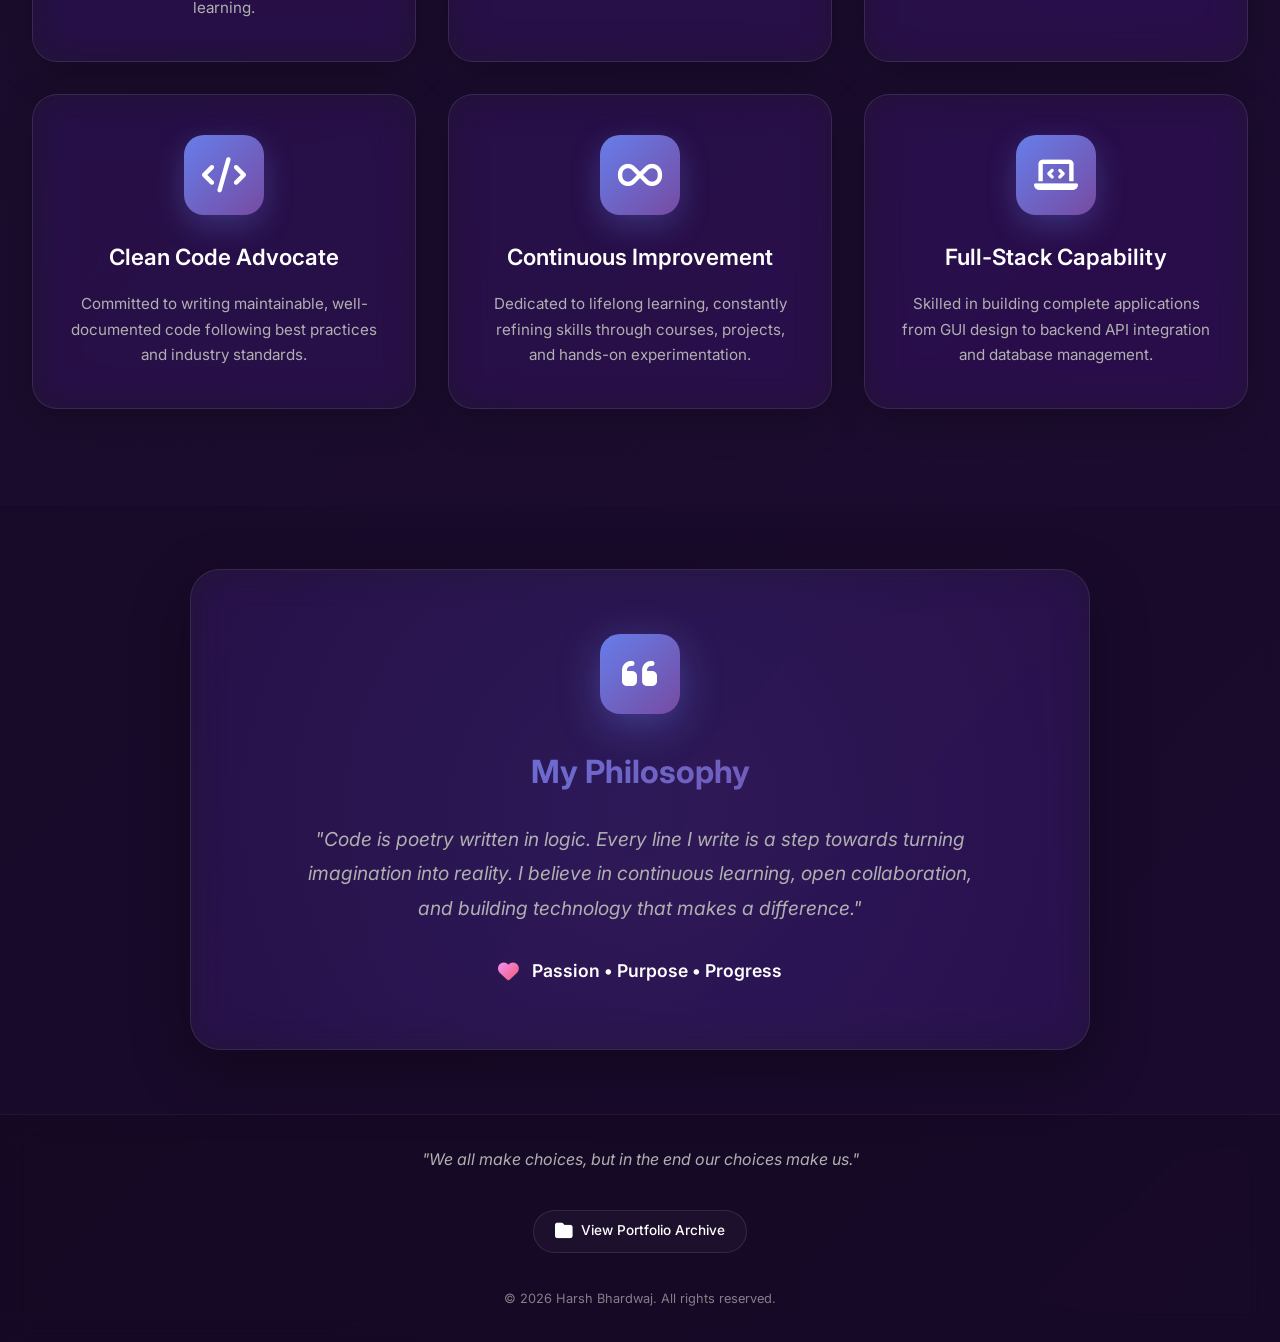
==== commit 0753d472: "new updat" ====
--- a/index.html
+++ b/index.html
@@ -3,9 +3,11 @@
 <head>
     <meta charset="UTF-8">
     <meta name="viewport" content="width=device-width, initial-scale=1.0">
-    <title>Bhardwaj - Portfolio</title>
-    <link rel="icon" " href="log.png" type="image/x-icon"/>
-    <link href="https://fonts.googleapis.com/css2?family=Poppins:wght@300;400;600;700&display=swap" rel="stylesheet">
+    <meta name="description" content="Harsh Bhardwaj - Software Developer & AI Enthusiast Portfolio">
+    <meta name="theme-color" content="#667eea">
+    <title>Harsh Bhardwaj - Portfolio</title>
+    <link rel="icon" href="log.png" type="image/x-icon"/>
+    <link href="https://fonts.googleapis.com/css2?family=Inter:wght@300;400;500;600;700;800&family=Space+Grotesk:wght@400;600;700&display=swap" rel="stylesheet">
     <link rel="stylesheet" href="https://cdnjs.cloudflare.com/ajax/libs/font-awesome/6.5.1/css/all.min.css" integrity="sha512-DTOQO9RWCH3ppGqcWaEA1BIZOC6xxalwEsw9c2QQeAIftl+Vegovlnee1c9QX4TctnWMn13TZye+giMm8e2LwA==" crossorigin="anonymous" referrerpolicy="no-referrer" />
     <link rel="stylesheet" href="style.css">
 </head>
@@ -13,12 +15,13 @@
     <nav>
         <div class="nav-container">
             <div class="logo">
-                <span class="logo-text">Bhardwaj</span>
+                <span class="logo-text"><img src="./log.png" width="40" alt="Logo"></span>
             </div>
             <button class="hamburger"><i class="fas fa-bars"></i></button>
             <ul>
                 <li><a href="#home">Home</a></li>
                 <li><a href="#about">About</a></li>
+                <li><a href="#experience">Experience</a></li>
                 <li><a href="#skills">Skills</a></li>
                 <li><a href="#projects">Projects</a></li>
                 <li><a href="#contact">Contact</a></li>
@@ -27,97 +30,586 @@
     </nav>
 
     <section id="home">
-        <div class="profile-img"><img src="./selff.jpg" alt="Harsh Bhardwaj"></div>
-        <h1>Harsh-Bhardwaj</h1>
-        <p>Software Developer | AI Enthusiast</p>
-        <div class="social-links">
-            <a href="https://github.com/harshbhardwaj000" target="_blank">Github</a>
-            <a href="mailto:harsh639bhardwaj@gmail.com">Email</a>
-            <a href="https://linkedin.com/in/harshbhardwaj000" target="_blank">LinkedIn</a>
+        <div class="hero-container">
+            <div class="floating-shapes">
+                <div class="shape shape-1"></div>
+                <div class="shape shape-2"></div>
+                <div class="shape shape-3"></div>
+            </div>
+            <div class="profile-img"><img src="./self.jpeg" alt="Harsh Bhardwaj"></div>
+            <h1><span class="gradient-text">Harsh Bhardwaj</span></h1>
+            <p class="subtitle"><span class="separator">•</span> AI/ML Enthusiast <span class="separator">•</span> Open Source Contributor</p>
+            <p class="tagline">Transforming ideas into elegant digital solutions through code, creativity, and continuous innovation</p>
+            <div class="hero-badges">
+                <span class="hero-badge"><i class="fas fa-map-marker-alt"></i> India</span>
+                <span class="hero-badge"><i class="fas fa-university"></i> B.Tech (AI) Student</span>
+                <span class="hero-badge"><i class="fas fa-code"></i> Available for Opportunities</span>
+            </div>
+            <div class="social-links">
+                <a href="https://github.com/harshbhardwaj000" target="_blank" class="social-btn">
+                    <i class="fab fa-github"></i>
+                    <span>Github</span>
+                </a>
+                <a href="mailto:harsh639bhardwaj@gmail.com" class="social-btn">
+                    <i class="fas fa-envelope"></i>
+                    <span>Email</span>
+                </a>
+                <a href="https://linkedin.com/in/harshbhardwaj000" target="_blank" class="social-btn">
+                    <i class="fab fa-linkedin"></i>
+                    <span>LinkedIn</span>
+                </a>
+            </div>
+            <a href="#about" class="scroll-down">
+                <i class="fas fa-chevron-down"></i>
+            </a>
+        </div>
+        <div class="quick-facts">
+            <!-- <div class="fact-item">
+                <i class="fas fa-code"></i>
+                <span>10+ Projects Built</span>
+            </div> -->
+            <div class="fact-item">
+                <i class="fas fa-coffee"></i>
+                <span>∞ Cups of Coffee</span>
+            </div>
+            <div class="fact-item">
+                <i class="fas fa-lightbulb"></i>
+                <span>Always Learning</span>
+            </div>
         </div>
     </section>
 
     <section id="about">
-        <h2>About Me</h2>
+        <div class="section-header">
+            <h2>About Me</h2>
+            <p class="section-subtitle">Passionate about building the future</p>
+        </div>
         <div class="about-container">
-            <div class="about-img"><img src="./third.webp" alt="Animated Raccoon"></div>
+            <div class="about-img">
+                <div class="img-wrapper">
+                    <img src="./third.webp" alt="Animated Raccoon">
+                    <div class="img-overlay"></div>
+                </div>
+            </div>
             <div class="about-content">
-                <p>A passionate and dedicated B.Tech Computer Science (AI) student at Galgotias University. With a strong enthusiasm for technology, I actively explore fields like Artificial Intelligence and Open-Source Development.<br><br>
-                    I have successfully completed internships in Generative AI (Google) and Ethical Hacking (EduSkill), where I gained hands-on experience in cutting-edge technologies. Additionally, I contributed to GirlScript Summer of Code, earning 8 badges, showcasing my commitment to open-source collaboration.</p>
-                <a href="https://drive.google.com/file/d/1CKGCRo6RQMkwyfyzPtI_yGbMfhGzw5d_/view?usp=drive_link" target="_blank" class="resume-btn">Download Resume</a>
+                <div class="about-text">
+                    <p>A passionate and dedicated <strong>B.Tech Computer Science (AI)</strong> student at Galgotias University. With a strong enthusiasm for technology, I actively explore fields like <strong>Artificial Intelligence</strong> and <strong>Open-Source Development</strong>.</p>
+                    <p>I have successfully completed a <strong>Python Developer Internship at Vas Ventures</strong>, where I designed GUIs using Tkinter and integrated REST APIs for real-time data retrieval. Additionally, I contributed to <strong>GirlScript Summer of Code (2024)</strong>, earning 8 badges, showcasing my commitment to open-source collaboration.</p>
+                </div>
+                <div class="about-stats">
+                    <div class="stat-item">
+                        <span class="stat-number">6+</span>
+                        <span class="stat-label">Month Experience</span>
+                    </div>
+                    <div class="stat-item">
+                        <span class="stat-number">8</span>
+                        <span class="stat-label">GSSOC Badges</span>
+                    </div>
+                    <div class="stat-item">
+                        <span class="stat-number">5+</span>
+                        <span class="stat-label">Projects</span>
+                    </div>
+                </div>
+                <a href="./resume.pdf" target="_blank" class="resume-btn">
+                    <i class="fas fa-download"></i>
+                    Download Resume
+                </a>
+            </div>
+        </div>
+    </section>
+
+    <section id="experience">
+        <div class="section-header">
+            <h2>Experience & Education</h2>
+            <p class="section-subtitle">My journey so far</p>
+        </div>
+        <div class="timeline-container">
+            <div class="timeline-item">
+                <div class="timeline-icon">
+                    <i class="fas fa-graduation-cap"></i>
+                </div>
+                <div class="timeline-content">
+                    <div class="timeline-date">2023 - Present</div>
+                    <h3>B.Tech Computer Science (AI)</h3>
+                    <h4>Galgotias University</h4>
+                    <p>Pursuing Bachelor's degree in Computer Science with specialization in Artificial Intelligence. Actively participating in coding competitions, hackathons, and open-source contributions.</p>
+                    <div class="timeline-tags">
+                        <span class="tag">AI/ML</span>
+                        <span class="tag">Data Structures</span>
+                        <span class="tag">Algorithms</span>
+                    </div>
+                </div>
+            </div>
+            
+            <div class="timeline-item">
+                <div class="timeline-icon">
+                    <i class="fas fa-code-branch"></i>
+                </div>
+                <div class="timeline-content">
+                    <div class="timeline-date">2024</div>
+                    <h3>Open Source Contributor</h3>
+                    <h4>GirlScript Summer of Code</h4>
+                    <p>Actively contributed to multiple open-source projects, collaborating with developers worldwide. Earned 8 badges for significant contributions and demonstrated strong problem-solving skills.</p>
+                    <div class="timeline-tags">
+                        <span class="tag">Open Source</span>
+                        <span class="tag">Git/GitHub</span>
+                        <span class="tag">Collaboration</span>
+                    </div>
+                </div>
+            </div>
+
+            <div class="timeline-item">
+                <div class="timeline-icon">
+                    <i class="fas fa-briefcase"></i>
+                </div>
+                <div class="timeline-content">
+                    <div class="timeline-date">Aug 2025 - Feb 2026</div>
+                    <h3>Python Developer Intern</h3>
+                    <h4>Vas Ventures (Remote)</h4>
+                    <p>Designed and implemented graphical user interfaces using Tkinter, CustomTkinter (CTk), and QML (PyQt/PySide). Integrated REST APIs including AWS and Google Maps API for real-time data retrieval. Implemented robust API handling, JSON parsing, and error handling mechanisms. Enhanced application performance through optimized API calls and structured code design.</p>
+                    <div class="timeline-tags">
+                        <span class="tag">Python</span>
+                        <span class="tag">Tkinter/CTk</span>
+                        <span class="tag">REST APIs</span>
+                        <span class="tag">AWS</span>
+                    </div>
+                </div>
             </div>
         </div>
     </section>
 
     <section id="skills">
-        <h2>Skills</h2>
+        <div class="section-header">
+            <h2>Skills & Expertise</h2>
+            <p class="section-subtitle">Technologies I work with</p>
+        </div>
         <div class="skills-container">
             <div class="skill-card">
-                <h3>Programming Languages</h3>
+                <div class="skill-icon"><i class="fas fa-code"></i></div>
+                <h3>Languages</h3>
                 <ul class="skill-list">
-                    <li><i class="fab fa-python"></i> Python</li>
-                    <li><i class="fab fa-java"></i> Java</li>
-                    <li><i class="fa-solid fa-c"></i> C</li>
+                    <li>
+                        <div class="skill-item">
+                            <span><i class="fab fa-python"></i> Python</span>
+                            <div class="skill-bar"><div class="skill-progress" style="width: 90%;"></div></div>
+                        </div>
+                    </li>
+                    <li>
+                        <div class="skill-item">
+                            <span><i class="fab fa-java"></i> Java</span>
+                            <div class="skill-bar"><div class="skill-progress" style="width: 45%;"></div></div>
+                        </div>
+                    </li>
+                    <li>
+                        <div class="skill-item">
+                            <span><i class="fab fa-html5"></i> HTML</span>
+                            <div class="skill-bar"><div class="skill-progress" style="width: 95%;"></div></div>
+                        </div>
+                    </li>
+                    <li>
+                        <div class="skill-item">
+                            <span><i class="fab fa-css3-alt"></i> CSS</span>
+                            <div class="skill-bar"><div class="skill-progress" style="width: 90%;"></div></div>
+                        </div>
+                    </li>
+                    <li>
+                        <div class="skill-item">
+                            <span><i class="fas fa-wind"></i> Tailwind CSS</span>
+                            <div class="skill-bar"><div class="skill-progress" style="width: 35%;"></div></div>
+                        </div>
+                    </li>
                 </ul>
             </div>
             <div class="skill-card">
-                <h3>Web Development</h3>
+                <div class="skill-icon"><i class="fas fa-layer-group"></i></div>
+                <h3>Frameworks</h3>
                 <ul class="skill-list">
-                    <li><i class="fab fa-html5"></i> HTML/CSS</li>
-                    <li><i  class="fab fa-js"></i> JS</li>
-                    <li><i class="fab fa-react"></i> React</li>
+                    <li>
+                        <div class="skill-item">
+                            <span><i class="fas fa-bolt"></i> FastAPI</span>
+                            <div class="skill-bar"><div class="skill-progress" style="width: 85%;"></div></div>
+                        </div>
+                    </li>
+                    <li>
+                        <div class="skill-item">
+                            <span><i class="fas fa-window-maximize"></i> CTkinter</span>
+                            <div class="skill-bar"><div class="skill-progress" style="width: 90%;"></div></div>
+                        </div>
+                    </li>
+                    <li>
+                        <div class="skill-item">
+                            <span><i class="fas fa-exchange-alt"></i> REST API</span>
+                            <div class="skill-bar"><div class="skill-progress" style="width: 85%;"></div></div>
+                        </div>
+                    </li>
                 </ul>
             </div>
             <div class="skill-card">
+                <div class="skill-icon"><i class="fas fa-database"></i></div>
+                <h3>Databases</h3>
+                <ul class="skill-list">
+                    <li>
+                        <div class="skill-item">
+                            <span><i class="fas fa-database"></i> MySQL</span>
+                            <div class="skill-bar"><div class="skill-progress" style="width: 85%;"></div></div>
+                        </div>
+                    </li>
+                    <li>
+                        <div class="skill-item">
+                            <span><i class="fas fa-database"></i> Supabase</span>
+                            <div class="skill-bar"><div class="skill-progress" style="width: 80%;"></div></div>
+                        </div>
+                    </li>
+                </ul>
+            </div>
+            <div class="skill-card">
+                <div class="skill-icon"><i class="fas fa-tools"></i></div>
+                <h3>Tools</h3>
+                <ul class="skill-list">
+                    <li>
+                        <div class="skill-item">
+                            <span><i class="fab fa-docker"></i> Docker</span>
+                            <div class="skill-bar"><div class="skill-progress" style="width: 75%;"></div></div>
+                        </div>
+                    </li>
+                    <li>
+                        <div class="skill-item">
+                            <span><i class="fab fa-git-alt"></i> Git</span>
+                            <div class="skill-bar"><div class="skill-progress" style="width: 90%;"></div></div>
+                        </div>
+                    </li>
+                    <li>
+                        <div class="skill-item">
+                            <span><i class="fab fa-github"></i> GitHub</span>
+                            <div class="skill-bar"><div class="skill-progress" style="width: 90%;"></div></div>
+                        </div>
+                    </li>
+                    <li>
+                        <div class="skill-item">
+                            <span><i class="fas fa-code"></i> VS Code</span>
+                            <div class="skill-bar"><div class="skill-progress" style="width: 90%;"></div></div>
+                        </div>
+                    </li>
+                    <!-- <li>
+                        <div class="skill-item">
+                            <span><i class="fas fa-code"></i> PyCharm</span>
+                            <div class="skill-bar"><div class="skill-progress" style="width: 85%;"></div></div>
+                        </div>
+                    </li> -->
+                    <li>
+                        <div class="skill-item">
+                            <span><i class="fas fa-flask"></i> Colab</span>
+                            <div class="skill-bar"><div class="skill-progress" style="width: 85%;"></div></div>
+                        </div>
+                    </li>
+                </ul>
+            </div>
+            <div class="skill-card">
+                <div class="skill-icon"><i class="fas fa-desktop"></i></div>
                 <h3>Operating Systems</h3>
                 <ul class="skill-list">
-                    <li><i class="fab fa-windows"></i> Windows</li>
-                    <li><i class="fab fa-linux"></i> Linux</li>
-                    <li><i class="fab fa-apple"></i> Mac</li>
+                    <li>
+                        <div class="skill-item">
+                            <span><i class="fab fa-linux"></i> Linux</span>
+                            <div class="skill-bar"><div class="skill-progress" style="width: 85%;"></div></div>
+                        </div>
+                    </li>
+                    <li>
+                        <div class="skill-item">
+                            <span><i class="fab fa-windows"></i> Windows</span>
+                            <div class="skill-bar"><div class="skill-progress" style="width: 90%;"></div></div>
+                        </div>
+                    </li>
+                    <li>
+                        <div class="skill-item">
+                            <span><i class="fab fa-apple"></i> macOS</span>
+                            <div class="skill-bar"><div class="skill-progress" style="width: 80%;"></div></div>
+                        </div>
+                    </li>
                 </ul>
             </div>
+            <div class="skill-card">
+                <div class="skill-icon"><i class="fas fa-users"></i></div>
+                <h3>Soft Skills</h3>
+                <ul class="skill-list">
+                    <li>
+                        <div class="skill-item">
+                            <span><i class="fas fa-comments"></i> Communication</span>
+                            <div class="skill-bar"><div class="skill-progress" style="width: 90%;"></div></div>
+                        </div>
+                    </li>
+                    <li>
+                        <div class="skill-item">
+                            <span><i class="fas fa-handshake"></i> Collaboration</span>
+                            <div class="skill-bar"><div class="skill-progress" style="width: 90%;"></div></div>
+                        </div>
+                    </li>
+                    <li>
+                        <div class="skill-item">
+                            <span><i class="fas fa-lightbulb"></i> Critical Thinking</span>
+                            <div class="skill-bar"><div class="skill-progress" style="width: 85%;"></div></div>
+                        </div>
+                    </li>
+                </ul>
+            </div>
         </div>
     </section>
 
     <section id="projects">
-        <h2>Projects</h2>
+        <div class="section-header">
+            <h2>Featured Projects</h2>
+            <p class="section-subtitle">Some of my recent work</p>
+        </div>
         <div class="projects-container">
+            <div class="project-card featured-project">
+                <div class="project-tag">Featured</div>
+                <h3>Aura-lytics</h3>
+                <p class="project-about">An advanced AI-powered interview preparation platform leveraging natural language processing and machine learning to provide personalized feedback and practice sessions. Features real-time analysis, performance tracking, and adaptive question generation.</p>
+                <div class="project-tech-stack">
+                    <span class="tech-tag">React</span>
+                    <span class="tech-tag">Node.js</span>
+                    <span class="tech-tag">Python</span>
+                    <span class="tech-tag">TensorFlow</span>
+                    <span class="tech-tag">OpenAI API</span>
+                </div>
+                <p class="project-lang">Status: In Active Development</p>
+                <div class="project-stats">
+                    <span><i class="fas fa-star"></i> AI-Powered</span>
+                    <span><i class="fas fa-users"></i> Enterprise Ready</span>
+                </div>
+                <div class="project-buttons">
+                    <a href="https://auralytics.tech/" target="_blank" class="view-btn"><i class="fas fa-external-link-alt"></i> Live Demo</a>
+                    <a href="#" class="source-btn"><i class="fab fa-github"></i> Source Code</a>
+                </div>
+            </div>
             <div class="project-card">
-                <h3>Aura-lytics</h3>
-                <p class="project-about">An AI-powered interview preparation platform.</p>
-                <p class="project-lang">Currently in Development</p>
+                <h3>Hospital Management System</h3>
+                <p class="project-about">A comprehensive healthcare management system designed to streamline hospital operations. Features include patient registration, appointment scheduling, medical records management, prescription tracking, and automated reporting. Implements role-based access control for doctors, nurses, and administrators.</p>
+                <div class="project-tech-stack">
+                    <span class="tech-tag">Python</span>
+                    <span class="tech-tag">Flask</span>
+                    <span class="tech-tag">MySQL</span>
+                    <span class="tech-tag">HTML/CSS</span>
+                    <span class="tech-tag">Bootstrap</span>
+                </div>
+                <p class="project-lang">Full Stack Web Application</p>
+                <div class="project-stats">
+                    <span><i class="fas fa-database"></i> CRUD Operations</span>
+                    <span><i class="fas fa-lock"></i> Secure Auth</span>
+                </div>
                 <div class="project-buttons">
-                    <a href="https://auralytics.tech/" class="view-btn">View Project</a>
-                    <a href="#" class="source-btn">Source Code</a>
+                    <a href="#" class="view-btn"><i class="fas fa-external-link-alt"></i> View Project</a>
+                    <a href="https://github.com/harshbhardwaj000/Hospital_Management.git" target="_blank" class="source-btn"><i class="fab fa-github"></i> Source Code</a>
                 </div>
             </div>
             <div class="project-card">
-                <h3>Hospital_Management</h3>
-                <p class="project-about">A management system for hospitals to get, store, update details of patients.</p>
-                <p class="project-lang">Python, HTML, CSS</p>
+                <h3>Portfolio Website</h3>
+                <p class="project-about">A modern, responsive personal portfolio website featuring glassmorphism design, smooth animations, and interactive elements. Built with vanilla JavaScript and CSS, showcasing projects, skills, and professional journey. Optimized for all devices with SEO best practices.</p>
+                <div class="project-tech-stack">
+                    <span class="tech-tag">HTML5</span>
+                    <span class="tech-tag">CSS3</span>
+                    <span class="tech-tag">JavaScript</span>
+                    <span class="tech-tag">Responsive</span>
+                </div>
+                <p class="project-lang">Frontend Web Development</p>
+                <div class="project-stats">
+                    <span><i class="fas fa-mobile-alt"></i> Mobile First</span>
+                    <span><i class="fas fa-paint-brush"></i> Modern UI</span>
+                </div>
                 <div class="project-buttons">
-                    <a href="#" class="view-btn">View Project</a>
-                    <a href="https://github.com/harshbhardwaj000/Hospital_Management.git" target="_blank" class="source-btn">Source Code</a>
+                    <a href="https://harshbhardwaj000.github.io/portfolio/" target="_blank" class="view-btn"><i class="fas fa-external-link-alt"></i> View Project</a>
+                    <a href="https://github.com/harshbhardwaj000/portfolio" target="_blank" class="source-btn"><i class="fab fa-github"></i> Source Code</a>
                 </div>
             </div>
             <div class="project-card">
-                <h3>Portfolio</h3>
-                <p class="project-about">A simple portfolio for beginners to showcase themselves online.</p>
-                <p class="project-lang">HTML, CSS, JS</p>
+                <h3>EcoWise: AI-Powered Sustainability Advisor</h3>
+                <p class="project-about">An intelligent chatbot that provides personalized eco-friendly recommendations using AI-driven conversation. Helps users make sustainable choices through natural language interaction, offering tailored advice on reducing carbon footprint, sustainable products, and green living practices.</p>
+                <div class="project-tech-stack">
+                    <span class="tech-tag">Python</span>
+                    <span class="tech-tag">AI/ML</span>
+                    <span class="tech-tag">NLP</span>
+                    <span class="tech-tag">FastAPI</span>
+                    <span class="tech-tag">ChatBot</span>
+                </div>
+                <p class="project-lang">AI-Powered Application</p>
+                <div class="project-stats">
+                    <span><i class="fas fa-leaf"></i> Eco-Friendly</span>
+                    <span><i class="fas fa-robot"></i> AI Chatbot</span>
+                </div>
                 <div class="project-buttons">
-                    <a href=" https://harshbhardwaj000.github.io/portfolio/" target="_blank" class="view-btn">View Project</a>
-                    <a href="https://github.com/harshbhardwaj000/portfolio" target="_blank" class="source-btn">Source Code</a>
+                    <a href="#" class="view-btn"><i class="fas fa-external-link-alt"></i> View Project</a>
+                    <a href="https://github.com/harshbhardwaj000/EcoWise" target="_blank" class="source-btn"><i class="fab fa-github"></i> Source Code</a>
+                </div>
+            </div>
+        </div>
+    </section>
+
+    <section id="achievements">
+        <div class="section-header">
+            <h2>Achievements & Certifications</h2>
+            <p class="section-subtitle">Milestones and recognitions</p>
+        </div>
+        <div class="achievements-container">
+            <div class="achievement-card featured">
+                <div class="achievement-icon">
+                    <i class="fas fa-trophy"></i>
+                </div>
+                <div class="achievement-content">
+                    <h3>GirlScript Summer of Code</h3>
+                    <p class="achievement-year">2024</p>
+                    <p>Earned <strong>8 badges</strong> for outstanding contributions to open-source projects. Demonstrated exceptional coding skills and collaborative abilities.</p>
+                    <div class="achievement-badge-showcase">
+                        <span class="mini-badge">🥇</span>
+                        <span class="mini-badge">🥈</span>
+                        <span class="mini-badge">🥉</span>
+                        <span class="mini-badge">⭐</span>
+                        <span class="mini-badge">🎯</span>
+                        <span class="mini-badge">🚀</span>
+                        <span class="mini-badge">💡</span>
+                        <span class="mini-badge">🔥</span>
+                    </div>
+                </div>
+            </div>
+            <div class="achievement-card">
+                <div class="achievement-icon">
+                    <i class="fas fa-code"></i>
+                </div>
+                <div class="achievement-content">
+                    <h3>100+ Contributions</h3>
+                    <p class="achievement-year">GitHub - 2024</p>
+                    <p>Consistently contributing to open-source projects and personal repositories.</p>
+                </div>
+            </div>
+            <div class="achievement-card">
+                <div class="achievement-icon">
+                    <i class="fas fa-users"></i>
+                </div>
+                <div class="achievement-content">
+                    <h3>Community Leader</h3>
+                    <p class="achievement-year">2024</p>
+                    <p>Active member in tech communities, helping fellow developers and sharing knowledge.</p>
+                </div>
+            </div>
+            <div class="achievement-card">
+                <div class="achievement-icon">
+                    <i class="fas fa-star"></i>
+                </div>
+                <div class="achievement-content">
+                    <h3>Hackathon Participant</h3>
+                    <p class="achievement-year">2023-2024</p>
+                    <p>Participated in multiple hackathons, building innovative solutions under tight deadlines.</p>
+                </div>
+            </div>
+        </div>
+    </section>
+
+    <section id="interests">
+        <div class="section-header">
+            <h2>Beyond Coding</h2>
+            <p class="section-subtitle">What drives me outside of work</p>
+        </div>
+        <div class="interests-container">
+            <div class="interest-card">
+                <div class="interest-icon">
+                    <i class="fas fa-brain"></i>
+                </div>
+                <h3>AI Research</h3>
+                <p>Exploring the latest advancements in artificial intelligence, machine learning, and neural networks.</p>
+            </div>
+            <div class="interest-card">
+                <div class="interest-icon">
+                    <i class="fas fa-book-reader"></i>
+                </div>
+                <h3>Tech Blogging</h3>
+                <p>Writing about technology trends, tutorials, and sharing my learning journey with the community.</p>
+            </div>
+            <div class="interest-card">
+                <div class="interest-icon">
+                    <i class="fas fa-puzzle-piece"></i>
+                </div>
+                <h3>Problem Solving</h3>
+                <p>Love tackling complex coding challenges on platforms like LeetCode and participating in competitive programming.</p>
+            </div>
+            <div class="interest-card">
+                <div class="interest-icon">
+                    <i class="fas fa-laptop-code"></i>
+                </div>
+                <h3>Open Source</h3>
+                <p>Contributing to open-source projects and believing in collaborative development for a better tech ecosystem.</p>
+            </div>
+            <div class="interest-card">
+                <div class="interest-icon">
+                    <i class="fas fa-gamepad"></i>
+                </div>
+                <h3>Gaming</h3>
+                <p>Enjoying strategic and puzzle games that challenge thinking and provide creative inspiration.</p>
+            </div>
+            <div class="interest-card">
+                <div class="interest-icon">
+                    <i class="fas fa-music"></i>
+                </div>
+                <h3>Music</h3>
+                <p>Listening to music while coding - it helps maintain focus and boosts creativity during development.</p>
+            </div>
+        </div>
+        <div class="github-stats">
+            <h3 class="stats-title">GitHub Activity</h3>
+            <div class="stats-grid">
+                <div class="stat-box">
+                    <i class="fab fa-github"></i>
+                    <div class="stat-info">
+                        <span class="stat-value">100+</span>
+                        <span class="stat-label">Contributions</span>
+                    </div>
+                </div>
+                <div class="stat-box">
+                    <i class="fas fa-code-branch"></i>
+                    <div class="stat-info">
+                        <span class="stat-value">20+</span>
+                        <span class="stat-label">Repositories</span>
+                    </div>
+                </div>
+                <div class="stat-box">
+                    <i class="fas fa-star"></i>
+                    <div class="stat-info">
+                        <span class="stat-value">50+</span>
+                        <span class="stat-label">Stars Earned</span>
+                    </div>
+                </div>
+                <div class="stat-box">
+                    <i class="fas fa-users"></i>
+                    <div class="stat-info">
+                        <span class="stat-value">30+</span>
+                        <span class="stat-label">Followers</span>
+                    </div>
                 </div>
             </div>
         </div>
     </section>
 
     <section id="contact">
-        <h2>Contact</h2>
+        <div class="section-header">
+            <h2>Let's Connect</h2>
+            <p class="section-subtitle">Feel free to reach out for collaborations or just a friendly hello</p>
+        </div>
         <div class="contact-container">
-            <p>Email-1: harsh639bhardwaj@gmail.com</p>
-            <p>Email-2: onlybhardwaj000@gmail.com</p>
-            <div class="social-links">
+            <div class="contact-info">
+                <div class="info-item">
+                    <i class="fas fa-envelope"></i>
+                    <div>
+                        <p class="info-label">Primary Email</p>
+                        <p class="info-value">harsh639bhardwaj@gmail.com</p>
+                    </div>
+                </div>
+                <div class="info-item">
+                    <i class="fas fa-envelope"></i>
+                    <div>
+                        <p class="info-label">Secondary Email</p>
+                        <p class="info-value">onlybhardwaj000@gmail.com</p>
+                    </div>
+                </div>
+            </div>
+            <div class="social-links contact-social">
                 <a href="https://twitter.com/@bhardwaj_639" target="_blank">Twitter/X</a>
                 <a href="mailto:harsh639bhardwaj@gmail.com">Email</a>
                 <a href="https://linkedin.com/in/harshbhardwaj000" target="_blank">LinkedIn</a>
@@ -132,10 +624,84 @@
         </div>
     </section>
 
+    <section id="value-proposition" class="value-section">
+        <div class="section-header">
+            <h2>What I Bring to the Table</h2>
+            <p class="section-subtitle">Core strengths and professional values</p>
+        </div>
+        <div class="value-container">
+            <div class="value-card">
+                <div class="value-icon">
+                    <i class="fas fa-rocket"></i>
+                </div>
+                <h3>Fast Learner</h3>
+                <p>Quick to adapt to new technologies and frameworks, always staying ahead of industry trends with curiosity-driven learning.</p>
+            </div>
+            <div class="value-card">
+                <div class="value-icon">
+                    <i class="fas fa-lightbulb"></i>
+                </div>
+                <h3>Problem Solver</h3>
+                <p>Strong analytical mindset with the ability to break down complex problems into elegant, efficient solutions.</p>
+            </div>
+            <div class="value-card">
+                <div class="value-icon">
+                    <i class="fas fa-users"></i>
+                </div>
+                <h3>Team Player</h3>
+                <p>Excellent collaboration skills with experience working in diverse teams and contributing to open-source communities.</p>
+            </div>
+            <div class="value-card">
+                <div class="value-icon">
+                    <i class="fas fa-code"></i>
+                </div>
+                <h3>Clean Code Advocate</h3>
+                <p>Committed to writing maintainable, well-documented code following best practices and industry standards.</p>
+            </div>
+            <div class="value-card">
+                <div class="value-icon">
+                    <i class="fas fa-infinity"></i>
+                </div>
+                <h3>Continuous Improvement</h3>
+                <p>Dedicated to lifelong learning, constantly refining skills through courses, projects, and hands-on experimentation.</p>
+            </div>
+            <div class="value-card">
+                <div class="value-icon">
+                    <i class="fas fa-laptop-code"></i>
+                </div>
+                <h3>Full-Stack Capability</h3>
+                <p>Skilled in building complete applications from GUI design to backend API integration and database management.</p>
+            </div>
+        </div>
+    </section>
+
+    <section id="philosophy" class="philosophy-section">
+        <div class="philosophy-card">
+            <div class="quote-icon">
+                <i class="fas fa-quote-left"></i>
+            </div>
+            <h3>My Philosophy</h3>
+            <blockquote>
+                "Code is poetry written in logic. Every line I write is a step towards turning imagination into reality. I believe in continuous learning, open collaboration, and building technology that makes a difference."
+            </blockquote>
+            <div class="philosophy-tagline">
+                <i class="fas fa-heart"></i>
+                <span>Passion • Purpose • Progress</span>
+            </div>
+        </div>
+    </section>
+
     <footer>
-        <p>(●'◡'●) WE ALL MAKE CHOICES, BUT IN THE END OUR CHOICES MAKE US (●'◡'●)
-             <a href="https://drive.google.com/drive/folders/1l3HJN6sU3dfkaF_KlB6zTEDkZgZbsg-U?usp=sharing" target="_blank" class="btn">Click_to_access</a>
-        </p>
+        <div class="footer-content">
+            <p class="footer-quote">"We all make choices, but in the end our choices make us."</p>
+            <div class="footer-links">
+                <a href="https://drive.google.com/drive/folders/1l3HJN6sU3dfkaF_KlB6zTEDkZgZbsg-U?usp=sharing" target="_blank" class="footer-btn">
+                    <i class="fas fa-folder"></i>
+                    View Portfolio Archive
+                </a>
+            </div>
+            <p class="footer-copyright">© 2026 Harsh Bhardwaj. All rights reserved.</p>
+        </div>
     </footer>
 
     <script>
@@ -153,14 +719,28 @@
         document.querySelectorAll('a[href^="#"]').forEach(anchor => {
             anchor.addEventListener('click', function (e) {
                 e.preventDefault();
-                document.querySelector(this.getAttribute('href')).scrollIntoView({
-                    behavior: 'smooth'
-                });
+                const target = document.querySelector(this.getAttribute('href'));
+                if (target) {
+                    target.scrollIntoView({
+                        behavior: 'smooth',
+                        block: 'start'
+                    });
+                }
                 if (navMenu.classList.contains('active')) {
                     navMenu.classList.remove('active');
                     hamburger.querySelector('i').classList.replace('fa-times', 'fa-bars');
                 }
             });
+        });
+
+        // Navbar scroll effect
+        const nav = document.querySelector('nav');
+        window.addEventListener('scroll', () => {
+            if (window.scrollY > 100) {
+                nav.classList.add('scrolled');
+            } else {
+                nav.classList.remove('scrolled');
+            }
         });
 
         // Fade in animation on scroll
@@ -172,14 +752,39 @@
                 }
             });
         }, {
-            threshold: 0.1
+            threshold: 0.1,
+            rootMargin: '0px 0px -50px 0px'
         });
 
+        // Observe all sections for fade-in effect
         document.querySelectorAll('section').forEach(section => {
             section.style.opacity = 0;
             section.style.transform = 'translateY(50px)';
-            section.style.transition = 'all 0.8s ease';
+            section.style.transition = 'opacity 0.8s ease, transform 0.8s ease';
             observer.observe(section);
+        });
+
+        // Parallax effect for floating shapes
+        const shapes = document.querySelectorAll('.shape');
+        window.addEventListener('mousemove', (e) => {
+            const mouseX = e.clientX / window.innerWidth;
+            const mouseY = e.clientY / window.innerHeight;
+            
+            shapes.forEach((shape, index) => {
+                const speed = (index + 1) * 20;
+                const x = (mouseX - 0.5) * speed;
+                const y = (mouseY - 0.5) * speed;
+                shape.style.transform = `translate(${x}px, ${y}px)`;
+            });
+        });
+
+        // Add loading animation
+        window.addEventListener('load', () => {
+            document.body.style.opacity = 0;
+            setTimeout(() => {
+                document.body.style.transition = 'opacity 0.5s ease';
+                document.body.style.opacity = 1;
+            }, 100);
         });
     </script>
 </body>
--- a/style.css
+++ b/style.css
@@ -1,33 +1,107 @@
+/* ==================== CSS Variables ==================== */
+:root {
+    --primary-gradient: linear-gradient(135deg, #667eea 0%, #764ba2 100%);
+    --secondary-gradient: linear-gradient(135deg, #f093fb 0%, #f5576c 100%);
+    --accent-gradient: linear-gradient(135deg, #4facfe 0%, #00f2fe 100%);
+    --success-gradient: linear-gradient(135deg, #84fab0 0%, #8fd3f4 100%);
+    --dark-bg: #0a0a0a;
+    --card-bg: rgba(255, 255, 255, 0.05);
+    --glass-bg: rgba(255, 255, 255, 0.03);
+    --text-primary: #ffffff;
+    --text-secondary: #b0b0b0;
+    --border-color: rgba(255, 255, 255, 0.1);
+    --shadow-color: rgba(0, 0, 0, 0.3);
+    --hover-color: rgba(255, 255, 255, 0.08);
+}
+
+/* ==================== Base Styles ==================== */
 * {
     margin: 0;
     padding: 0;
     box-sizing: border-box;
-    font-family: 'Poppins', sans-serif;
+}
+
+html {
+    scroll-behavior: smooth;
 }
 
 body {
-    background-image:url("/p.png");
-    background-repeat: no-repeat;
-    background-size: 100% 100%;
-    background-attachment:fixed;
-    /* background-color: #0f0f0f; */
-    color: #ffffff;
+    font-family: 'Inter', -apple-system, BlinkMacSystemFont, 'Segoe UI', sans-serif;
+    background: linear-gradient(135deg, #0a0a0a 0%, #1a0a2e 25%, #0a0a0a 50%, #16213e 75%, #0a0a0a 100%);
+    background-size: 400% 400%;
+    animation: gradientShift 15s ease infinite;
+    color: var(--text-primary);
     line-height: 1.6;
     overflow-x: hidden;
-}
-
-/* Navigation */
+    position: relative;
+}
+
+@keyframes gradientShift {
+    0% { background-position: 0% 50%; }
+    50% { background-position: 100% 50%; }
+    100% { background-position: 0% 50%; }
+}
+
+body::before {
+    content: '';
+    position: fixed;
+    top: 0;
+    left: 0;
+    width: 100%;
+    height: 100%;
+    background: 
+        radial-gradient(circle at 20% 50%, rgba(102, 126, 234, 0.2) 0%, transparent 50%),
+        radial-gradient(circle at 80% 20%, rgba(118, 75, 162, 0.2) 0%, transparent 50%),
+        radial-gradient(circle at 40% 80%, rgba(79, 172, 254, 0.2) 0%, transparent 50%),
+        radial-gradient(circle at 60% 60%, rgba(245, 87, 108, 0.15) 0%, transparent 50%);
+    z-index: -1;
+    animation: backgroundPulse 20s ease-in-out infinite;
+}
+
+@keyframes backgroundPulse {
+    0%, 100% { opacity: 0.5; }
+    50% { opacity: 0.8; }
+}
+
+/* Custom Scrollbar */
+::-webkit-scrollbar {
+    width: 10px;
+}
+
+::-webkit-scrollbar-track {
+    background: var(--dark-bg);
+}
+
+::-webkit-scrollbar-thumb {
+    background: var(--primary-gradient);
+    border-radius: 5px;
+}
+
+::-webkit-scrollbar-thumb:hover {
+    background: var(--accent-gradient);
+}
+
+/* ==================== Navigation ==================== */
 nav {
-    padding: 1rem 1.5rem;
+    padding: 0.6rem 2rem;
     position: fixed;
     width: 100%;
     z-index: 1000;
-    /* background-color: rgba(15, 15, 15, 0); */
-    /* box-shadow: 0 2px 10px rgba(0,0,0,0.3); */
+    background: rgba(10, 10, 10, 0.15);
+    backdrop-filter: blur(15px) saturate(150%);
+    -webkit-backdrop-filter: blur(15px) saturate(150%);
+    border-bottom: 1px solid rgba(255, 255, 255, 0.05);
+    transition: all 0.3s cubic-bezier(0.4, 0, 0.2, 1);
+}
+
+nav.scrolled {
+    padding: 0.5rem 2rem;
+    background: rgba(10, 10, 10, 0.35);
+    box-shadow: 0 4px 20px rgba(0, 0, 0, 0.3);
 }
 
 .nav-container {
-    max-width: 1200px;
+    max-width: 1400px;
     margin: 0 auto;
     display: flex;
     justify-content: space-between;
@@ -37,46 +111,28 @@
 
 .logo {
     position: relative;
-    padding: 0.2rem 0.5rem;
+    padding: 0.3rem 0.6rem;
     perspective: 1000px;
 }
 
 .logo-text {
-    /* font-family: 'Gill Sans', 'Gill Sans MT', Calibri, 'Trebuchet MS', sans-serif; */
-    font-family: "Playwrite AR", cursive;
-    font-size: 2rem;
-    font-weight:bolder;
+    font-family: 'Space Grotesk', 'Inter', sans-serif;
+    font-size: 1.5rem;
+    font-weight: 700;
     text-transform: uppercase;
-    letter-spacing: 2px;
-    background: linear-gradient(45deg, #ff6b6b, #4ecdc4, #45b7d1);
+    letter-spacing: 1px;
+    background: var(--primary-gradient);
     -webkit-background-clip: text;
     background-clip: text;
     color: transparent;
-    text-shadow: 2px 2px 4px rgba(0,0,0,0.3);
     display: inline-block;
-    transition: transform 0.3s ease;
+    transition: transform 0.3s cubic-bezier(0.4, 0, 0.2, 1);
+    filter: drop-shadow(0 0 15px rgba(102, 126, 234, 0.3));
 }
 
 .logo:hover .logo-text {
-    transform: rotateX(20deg) rotateY(20deg) scale(1.1);
-}
-
-.logo::before {
-    content: '';
-    position: absolute;
-    top: 50%;
-    left: 50%;
-    transform: translate(-50%, -50%);
-    width: 100%;
-    height: 100%;
-    background: radial-gradient(circle, rgba(255,255,255,0.2) 0%, transparent 70%);
-    opacity: 0;
-    transition: opacity 0.3s ease;
-    z-index: -1;
-}
-
-.logo:hover::before {
-    opacity: 1;
+    transform: scale(1.05);
+    filter: drop-shadow(0 0 30px rgba(102, 126, 234, 0.6));
 }
 
 .hamburger {
@@ -84,46 +140,61 @@
     font-size: 1.8rem;
     background: none;
     border: none;
-    color: #ffffff;
+    color: var(--text-primary);
     cursor: pointer;
     padding: 0.5rem;
+    transition: all 0.3s ease;
+}
+
+.hamburger:hover {
+    color: #667eea;
+    transform: scale(1.1);
 }
 
 nav ul {
     list-style: none;
     display: flex;
-    gap: 1.5rem;
+    gap: 0.5rem;
     margin: 0.5rem 0;
     transition: all 0.3s ease;
 }
 
 nav a {
-    color: #ffffff;
+    color: var(--text-primary);
     text-decoration: none;
-    font-size: 1rem;
-    position: relative;
-    transition: all 0.3s;
-}
-
-nav a::after {
+    font-size: 0.9rem;
+    font-weight: 500;
+    padding: 0.5rem 1rem;
+    border-radius: 8px;
+    position: relative;
+    transition: all 0.3s cubic-bezier(0.4, 0, 0.2, 1);
+}
+
+nav a::before {
     content: '';
     position: absolute;
+    bottom: 0;
+    left: 50%;
     width: 0;
     height: 2px;
-    bottom: -5px;
-    left: 0;
-    background-color: #ffffff;
-    transition: width 0.3s;
-}
-
-nav a:hover::after {
-    width: 100%;
-}
-
-
-/* Sections */
+    background: var(--accent-gradient);
+    transition: all 0.3s cubic-bezier(0.4, 0, 0.2, 1);
+    transform: translateX(-50%);
+}
+
+nav a:hover {
+    background: var(--hover-color);
+    color: #4facfe;
+}
+
+nav a:hover::before {
+    width: 70%;
+}
+
+
+/* ==================== Common Section Styles ==================== */
 section {
-    padding: 4rem 1.5rem;
+    padding: 6rem 2rem;
     min-height: 100vh;
     display: flex;
     flex-direction: column;
@@ -131,22 +202,42 @@
     align-items: center;
 }
 
+.section-header {
+    text-align: center;
+    margin-bottom: 4rem;
+    animation: fadeInUp 0.8s ease;
+}
+
+.section-subtitle {
+    color: var(--text-secondary);
+    font-size: 1.1rem;
+    margin-top: 0.5rem;
+    font-weight: 400;
+}
+
 h1 {
-    font-family: "Playwrite AR", cursive;
-    font-size: 2.5rem;
+    font-family: 'Space Grotesk', sans-serif;
+    font-size: 3.5rem;
+    font-weight: 800;
     margin-bottom: 1rem;
-    background: linear-gradient(45deg, #ffffff, #cccccc);
+    text-align: center;
+    line-height: 1.2;
+}
+
+.gradient-text {
+    background: var(--primary-gradient);
     -webkit-background-clip: text;
     background-clip: text;
     color: transparent;
-    text-align: center;
+    filter: drop-shadow(0 0 40px rgba(102, 126, 234, 0.4));
 }
 
 h2 {
-    font-size: 2rem;
-    margin-bottom: 3rem;
-    position: relative;
-    background: linear-gradient(45deg, #ff6b6b, #45b7d1);
+    font-family: 'Space Grotesk', sans-serif;
+    font-size: 2.8rem;
+    font-weight: 700;
+    position: relative;
+    background: var(--primary-gradient);
     -webkit-background-clip: text;
     background-clip: text;
     color: transparent;
@@ -155,117 +246,491 @@
 h2::after {
     content: '';
     position: absolute;
-    width: 40px;
-    height: 3px;
-    background: linear-gradient(45deg, #ff6b6b, #45b7d1);
-    bottom: -8px;
+    width: 80px;
+    height: 4px;
+    background: var(--primary-gradient);
+    bottom: -12px;
     left: 50%;
     transform: translateX(-50%);
-}
-
-/* Home */
+    border-radius: 2px;
+}
+
+/* ==================== Home Section ==================== */
 #home {
-    background: radial-gradient(circle at center, #2a2a2a 0%, #0f0f0f 100%);
+    position: relative;
+    overflow: hidden;
+}
+
+.hero-container {
+    text-align: center;
+    position: relative;
+    z-index: 2;
+}
+
+.floating-shapes {
+    position: absolute;
+    width: 100%;
+    height: 100%;
+    top: 0;
+    left: 0;
+    pointer-events: none;
+    overflow: hidden;
+}
+
+.shape {
+    position: absolute;
+    border-radius: 50%;
+    filter: blur(80px);
+    opacity: 0.15;
+    animation: float 20s ease-in-out infinite;
+}
+
+.shape-1 {
+    width: 400px;
+    height: 400px;
+    background: var(--primary-gradient);
+    top: 10%;
+    left: 10%;
+    animation-delay: 0s;
+}
+
+.shape-2 {
+    width: 350px;
+    height: 350px;
+    background: var(--secondary-gradient);
+    top: 50%;
+    right: 10%;
+    animation-delay: 5s;
+}
+
+.shape-3 {
+    width: 300px;
+    height: 300px;
+    background: var(--accent-gradient);
+    bottom: 20%;
+    left: 50%;
+    animation-delay: 10s;
+}
+
+@keyframes float {
+    0%, 100% {
+        transform: translate(0, 0) scale(1);
+    }
+    33% {
+        transform: translate(30px, -30px) scale(1.1);
+    }
+    66% {
+        transform: translate(-20px, 20px) scale(0.9);
+    }
 }
 
 .profile-img {
-    width: 250px;
-    height: 250px;
+    width: 280px;
+    height: 280px;
     border-radius: 50%;
-    margin-bottom: 1.5rem;
-    background-color: #ffffff;
-    border: 4px solid #ffffff;
-    box-shadow: 0 0 20px rgba(255,255,255,0.2);
-}
-
-.social-links {
-    margin-top: 1rem;
+    margin: 0 auto 2rem;
+    background: var(--primary-gradient);
+    padding: 6px;
+    box-shadow: 
+        0 0 60px rgba(102, 126, 234, 0.4),
+        0 0 100px rgba(118, 75, 162, 0.2);
+    animation: profilePulse 3s ease-in-out infinite, fadeInScale 1s ease;
+    position: relative;
+}
+
+@keyframes profilePulse {
+    0%, 100% {
+        box-shadow: 
+            0 0 60px rgba(102, 126, 234, 0.4),
+            0 0 100px rgba(118, 75, 162, 0.2);
+        transform: scale(1);
+    }
+    50% {
+        box-shadow: 
+            0 0 80px rgba(102, 126, 234, 0.6),
+            0 0 120px rgba(118, 75, 162, 0.3);
+        transform: scale(1.02);
+    }
+}
+
+@keyframes fadeInScale {
+    from {
+        opacity: 0;
+        transform: scale(0.8);
+    }
+    to {
+        opacity: 1;
+        transform: scale(1);
+    }
+}
+
+@keyframes fadeInUp {
+    from {
+        opacity: 0;
+        transform: translateY(30px);
+    }
+    to {
+        opacity: 1;
+        transform: translateY(0);
+    }
+}
+
+.profile-img img {
+    width: 100%;
+    height: 100%;
+    object-fit: cover;
+    border-radius: 50%;
+    display: block;
+}
+
+.subtitle {
+    font-size: 1.4rem;
+    color: var(--text-secondary);
+    margin-bottom: 1rem;
+    font-weight: 500;
+}
+
+.separator {
+    color: #667eea;
+    margin: 0 0.5rem;
+}
+
+.tagline {
+    font-size: 1.1rem;
+    color: var(--text-secondary);
+    margin-bottom: 2.5rem;
+    max-width: 600px;
+    margin-left: auto;
+    margin-right: auto;
+}
+
+.hero-badges {
     display: flex;
     gap: 1rem;
     flex-wrap: wrap;
     justify-content: center;
-}
-
-.social-links a {
-    color: #ffffff;
+    margin-bottom: 2rem;
+}
+
+.hero-badge {
+    display: inline-flex;
+    align-items: center;
+    gap: 0.5rem;
+    padding: 0.6rem 1.2rem;
+    background: var(--glass-bg);
+    backdrop-filter: blur(10px);
+    -webkit-backdrop-filter: blur(10px);
+    border: 1px solid var(--border-color);
+    border-radius: 20px;
+    color: var(--text-secondary);
+    font-size: 0.9rem;
+    font-weight: 500;
+    transition: all 0.3s ease;
+}
+
+.hero-badge:hover {
+    background: var(--hover-color);
+    border-color: #667eea;
+    color: var(--text-primary);
+    transform: translateY(-2px);
+}
+
+.hero-badge i {
     font-size: 1rem;
+    color: #4facfe;
+}
+
+.scroll-down {
+    position: absolute;
+    bottom: 2rem;
+    left: 50%;
+    transform: translateX(-50%);
+    color: var(--text-secondary);
+    font-size: 1.5rem;
+    animation: bounce 2s infinite;
+    cursor: pointer;
+    transition: all 0.3s ease;
+}
+
+.scroll-down:hover {
+    color: #667eea;
+}
+
+@keyframes bounce {
+    0%, 20%, 50%, 80%, 100% {
+        transform: translateX(-50%) translateY(0);
+    }
+    40% {
+        transform: translateX(-50%) translateY(-10px);
+    }
+    60% {
+        transform: translateX(-50%) translateY(-5px);
+    }
+}
+
+/* Quick Facts */
+.quick-facts {
+    display: flex;
+    gap: 2rem;
+    flex-wrap: wrap;
+    justify-content: center;
+    margin-top: 3rem;
+    position: relative;
+    z-index: 2;
+}
+
+.fact-item {
+    display: flex;
+    align-items: center;
+    gap: 0.8rem;
+    padding: 1rem 1.5rem;
+    background: var(--glass-bg);
+    backdrop-filter: blur(10px);
+    -webkit-backdrop-filter: blur(10px);
+    border: 1px solid var(--border-color);
+    border-radius: 50px;
+    color: var(--text-secondary);
+    font-size: 0.95rem;
+    font-weight: 500;
+    transition: all 0.3s ease;
+    animation: fadeInUp 1s ease backwards;
+}
+
+.fact-item:nth-child(1) { animation-delay: 0.2s; }
+.fact-item:nth-child(2) { animation-delay: 0.4s; }
+.fact-item:nth-child(3) { animation-delay: 0.6s; }
+
+.fact-item:hover {
+    background: var(--hover-color);
+    border-color: #667eea;
+    color: var(--text-primary);
+    transform: translateY(-5px);
+    box-shadow: 0 10px 30px rgba(102, 126, 234, 0.3);
+}
+
+.fact-item i {
+    font-size: 1.3rem;
+    background: var(--accent-gradient);
+    -webkit-background-clip: text;
+    background-clip: text;
+    color: transparent;
+}
+
+/* ==================== Social Links ==================== */
+.social-links {
+    margin-top: 2rem;
+    display: flex;
+    gap: 1rem;
+    flex-wrap: wrap;
+    justify-content: center;
+}
+
+.social-btn {
+    display: flex;
+    align-items: center;
+    gap: 0.6rem;
+    color: var(--text-primary);
+    font-size: 1rem;
+    font-weight: 500;
     text-decoration: none;
-    padding: 0.5rem 1rem;
+    padding: 0.9rem 1.8rem;
+    border-radius: 50px;
+    background: var(--glass-bg);
+    backdrop-filter: blur(10px);
+    -webkit-backdrop-filter: blur(10px);
+    border: 1px solid var(--border-color);
+    transition: all 0.4s cubic-bezier(0.4, 0, 0.2, 1);
+    position: relative;
+    overflow: hidden;
+}
+
+.social-btn::before {
+    content: '';
+    position: absolute;
+    top: 0;
+    left: -100%;
+    width: 100%;
+    height: 100%;
+    background: var(--primary-gradient);
+    transition: left 0.4s ease;
+    z-index: -1;
+}
+
+.social-btn:hover::before {
+    left: 0;
+}
+
+.social-btn:hover {
+    transform: translateY(-3px);
+    box-shadow: 0 10px 30px rgba(102, 126, 234, 0.3);
+    border-color: transparent;
+}
+
+.social-btn i {
+    font-size: 1.2rem;
+}
+
+/* ==================== About Section ==================== */
+#about {
+    padding: 6rem 2rem;
+}
+
+.about-container {
+    display: grid;
+    grid-template-columns: 350px 1fr;
+    align-items: start;
+    gap: 4rem;
+    max-width: 1200px;
+    width: 100%;
+    padding: 3.5rem;
+    background: var(--glass-bg);
+    backdrop-filter: blur(20px) saturate(180%);
+    -webkit-backdrop-filter: blur(20px) saturate(180%);
+    border-radius: 30px;
+    border: 1px solid var(--border-color);
+    box-shadow: 0 20px 60px rgba(0, 0, 0, 0.3);
+    transition: all 0.5s ease;
+    animation: fadeInUp 0.8s ease;
+}
+
+.about-container:hover {
+    transform: translateY(-5px);
+    box-shadow: 0 25px 80px rgba(0, 0, 0, 0.4);
+}
+
+.about-img {
+    width: 100%;
+    position: relative;
+}
+
+.img-wrapper {
+    width: 100%;
+    aspect-ratio: 1;
     border-radius: 20px;
-    background: rgba(255,255,255,0.1);
+    background: var(--primary-gradient);
+    padding: 5px;
+    box-shadow: 0 20px 60px rgba(102, 126, 234, 0.3);
+    transition: all 0.5s ease;
+    position: relative;
+    overflow: hidden;
+}
+
+.img-wrapper:hover {
+    transform: scale(1.05) rotate(2deg);
+    box-shadow: 0 25px 80px rgba(102, 126, 234, 0.5);
+}
+
+.img-wrapper img {
+    width: 100%;
+    height: 100%;
+    object-fit: cover;
+    border-radius: 18px;
+    display: block;
+}
+
+.img-overlay {
+    position: absolute;
+    top: 0;
+    left: 0;
+    width: 100%;
+    height: 100%;
+    background: var(--primary-gradient);
+    opacity: 0;
+    transition: opacity 0.5s ease;
+    pointer-events: none;
+    border-radius: 18px;
+    mix-blend-mode: overlay;
+}
+
+.img-wrapper:hover .img-overlay {
+    opacity: 0.3;
+}
+
+.about-content {
+    display: flex;
+    flex-direction: column;
+    gap: 2rem;
+}
+
+.about-text {
+    display: flex;
+    flex-direction: column;
+    gap: 1.2rem;
+}
+
+.about-text p {
+    font-size: 1.05rem;
+    line-height: 1.8;
+    color: var(--text-secondary);
+}
+
+.about-text strong {
+    color: var(--text-primary);
+    font-weight: 600;
+    background: var(--primary-gradient);
+    -webkit-background-clip: text;
+    background-clip: text;
+    color: transparent;
+}
+
+.about-stats {
+    display: grid;
+    grid-template-columns: repeat(3, 1fr);
+    gap: 1.5rem;
+    margin: 1rem 0;
+}
+
+.stat-item {
+    display: flex;
+    flex-direction: column;
+    align-items: center;
+    padding: 1.5rem 1rem;
+    background: var(--glass-bg);
+    border: 1px solid var(--border-color);
+    border-radius: 15px;
     transition: all 0.3s ease;
 }
 
-.social-links a:hover {
-    color: #ffffff;
-    transform: scale(1.1);
-    background: rgba(255,255,255,0.3);
-}
-
-/* About */
-/* About */
-#about {
+.stat-item:hover {
+    background: var(--hover-color);
+    transform: translateY(-5px);
+    box-shadow: 0 10px 30px rgba(102, 126, 234, 0.2);
+}
+
+.stat-number {
+    font-size: 2.5rem;
+    font-weight: 700;
+    background: var(--accent-gradient);
+    -webkit-background-clip: text;
+    background-clip: text;
+    color: transparent;
+    line-height: 1;
+    margin-bottom: 0.5rem;
+}
+
+.stat-label {
+    font-size: 0.9rem;
+    color: var(--text-secondary);
     text-align: center;
-    max-width: 100%;
-    padding: 0 1rem;
-}
-
-.about-container {
-    display: flex;
+}
+
+.resume-btn {
+    display: inline-flex;
     align-items: center;
     justify-content: center;
-    gap: 2.5rem;
-    flex-direction: row-reverse;
-    flex-wrap: wrap;
-    padding: 3rem;
-    background: linear-gradient(135deg, rgba(26, 26, 26, 0.349), rgba(42,42,42,0.8));
-    border-radius: 25px;
-    box-shadow: 0 5px 15px rgba(255,255,255,0.1);
-    max-width: 1100px;
-    margin: 0 auto;
-    margin-top: 1rem;
-}
-
-.about-container p {
-    max-width: 600px;
-    font-size: 1.2rem;
-    padding: 1.5rem;
-    background: rgba(255, 255, 255, 0.055);
-    border-radius: 12px;
-    transition: transform 0.3s ease;
-}
-
-.about-container p:hover {
-    transform: translateY(-5px);
-}
-
-.about-img {
-    width: 220px;
-    height: 220px;
-    border-radius: 50%;
-    background-color: #ffffff;
-    border: 5px solid #ffffff;
-    box-shadow: 0 0 20px rgba(255,255,255,0.2);
-    transition: transform 0.5s ease;
-}
-
-.about-img:hover {
-    transform: rotate(10deg) scale(1.1);
-}
-
-.resume-btn {
-    display: inline-block;
-    padding: 0.8rem 1.5rem;
-    background: linear-gradient(45deg, #ff6b6b, #4ecdc4);
-    color: #ffffff;
+    gap: 0.7rem;
+    padding: 1rem 2rem;
+    background: var(--primary-gradient);
+    color: var(--text-primary);
     text-decoration: none;
-    border-radius: 20px;
+    border-radius: 50px;
     font-weight: 600;
-    font-size: 1rem;
-    margin-top: 1rem;
-    transition: all 0.3s ease;
+    font-size: 1.05rem;
+    transition: all 0.4s cubic-bezier(0.4, 0, 0.2, 1);
     position: relative;
     overflow: hidden;
+    box-shadow: 0 10px 30px rgba(102, 126, 234, 0.3);
+    align-self: flex-start;
 }
 
 .resume-btn::before {
@@ -275,334 +740,867 @@
     left: 50%;
     width: 0;
     height: 0;
-    background: rgba(255,255,255,0.2);
+    background: rgba(255, 255, 255, 0.2);
     border-radius: 50%;
     transform: translate(-50%, -50%);
     transition: width 0.6s ease, height 0.6s ease;
 }
 
 .resume-btn:hover::before {
-    width: 250px;
-    height: 250px;
+    width: 300px;
+    height: 300px;
 }
 
 .resume-btn:hover {
-    transform: scale(1.05) translateY(-3px);
-    box-shadow: 0 5px 15px rgba(78,205,196,0.4);
-}
-
-/* Media Queries */
-@media (max-width: 768px) {
-    .about-container {
-        padding: 2rem;
-        max-width: 100%;
-        gap: 1.5rem;
-    }
-
-    .about-container p {
-        max-width: 100%;
-        font-size: 1.1rem;
-        padding: 1rem;
-    }
-
-    .about-img {
-        width: 180px;
-        height: 180px;
-        margin: 1rem auto;
-    }
-
-    .resume-btn {
-        padding: 0.7rem 1.2rem;
-        font-size: 0.95rem;
-    }
-}
-/* ddd */
-
-.profile-img img {
-    width: 100%;
-    height: 100%;
-    object-fit: cover; /* Ensures image fills circle */
-    border-radius: 50%; /* Reinforces circular shape */
-    display: block; /* Removes any inline spacing */
-}
-.about-img img {
-    width: 100%;
-    height: 100%;
-    object-fit: cover; /* Ensures image fills circle */
-    border-radius: 50%; /* Reinforces circular shape */
-    display: block; /* Removes any inline spacing */
-}
-
-
-
-
-@media (max-width: 768px) {
-    .hamburger {
-        display: block;
-    }
-
-    nav ul {
-        display: none;
-        flex-direction: column;
-        width: 100%;
-        position: absolute;
-        top: 100%;
-        left: 0;
-        background: rgba(15, 15, 15, 0.9);
-    }
-
-    nav ul.active {
-        display: flex;
-    }
-
-    .profile-img {
-        width: 220px;
-        height: 220px;
-    }
-
-    .about-container {
-        padding: 2rem;
-    }
-
-    .about-img {
-        width: 180px;
-        height: 180px;
-    }
-}
-
-@media (max-width: 480px) {
-    .profile-img {
-        width: 150px;
-        height: 150px;
-    }
-
-    .about-img {
-        width: 150px;
-        height: 150px;
-    }
-}
-/* ddd */
-
-@media (max-width: 480px) {
-    /* ... (Other media query styles unchanged) ... */
-    .about-container {
-        padding: 1.5rem;
-    }
-
-    .about-container p {
-        font-size: 1rem;
-    }
-
-    .about-img {
-        width: 150px;
-        height: 150px;
-    }
-
-    .resume-btn {
-        padding: 0.6rem 1rem;
-        font-size: 0.9rem;
-    }
-}
-/* Skills */
+    transform: translateY(-3px);
+    box-shadow: 0 15px 40px rgba(102, 126, 234, 0.5);
+}
+
+/* ==================== Skills Section ==================== */
 .skills-container {
     display: grid;
-    grid-template-columns: repeat(auto-fit, minmax(250px, 1fr));
+    grid-template-columns: repeat(auto-fit, minmax(350px, 1fr));
     gap: 2rem;
-    max-width: 1000px;
-    width: 90%;
-    padding: 2rem;
-    background: linear-gradient(135deg, rgba(26, 26, 26, 0.219), rgba(42,42,42,0.8));
-    border-radius: 20px;
-    box-shadow: 0 5px 15px rgba(255,255,255,0.1);
-    margin-top: 1rem;
+    max-width: 1400px;
+    width: 100%;
+    animation: fadeInUp 0.8s ease;
 }
 
 .skill-card {
-    background: linear-gradient(135deg, #2a2a2a48, #3a3a3a);
-    padding: 1.5rem;
+    background: var(--glass-bg);
+    backdrop-filter: blur(20px) saturate(180%);
+    -webkit-backdrop-filter: blur(20px) saturate(180%);
+    padding: 2.5rem 2rem;
+    border-radius: 25px;
+    border: 1px solid var(--border-color);
+    text-align: left;
+    position: relative;
+    overflow: hidden;
+    transition: all 0.5s cubic-bezier(0.4, 0, 0.2, 1);
+    box-shadow: 0 10px 40px rgba(0, 0, 0, 0.2);
+}
+
+.skill-card::before {
+    content: '';
+    position: absolute;
+    top: 0;
+    left: -100%;
+    width: 100%;
+    height: 4px;
+    background: var(--primary-gradient);
+    transition: left 0.5s ease;
+}
+
+.skill-card:hover::before {
+    left: 0;
+}
+
+.skill-card:hover {
+    transform: translateY(-10px);
+    box-shadow: 0 20px 60px rgba(102, 126, 234, 0.3);
+    border-color: rgba(102, 126, 234, 0.3);
+}
+
+.skill-icon {
+    width: 60px;
+    height: 60px;
+    background: var(--primary-gradient);
     border-radius: 15px;
-    text-align: center;
-    position: relative;
-    overflow: hidden;
-    transition: all 0.4s ease;
-    border: 1px solid rgba(255,255,255,0.1);
-}
-
-.skill-card:hover {
-    transform: translateY(-10px) scale(1.05);
-    box-shadow: 0 10px 20px rgba(255,255,255,0.2);
-    background: linear-gradient(135deg, #3a3a3a, #4a4a4a);
+    display: flex;
+    align-items: center;
+    justify-content: center;
+    font-size: 1.8rem;
+    color: var(--text-primary);
+    margin-bottom: 1.5rem;
+    box-shadow: 0 8px 25px rgba(102, 126, 234, 0.3);
+    transition: all 0.3s ease;
+}
+
+.skill-card:hover .skill-icon {
+    transform: rotateY(360deg);
 }
 
 .skill-card h3 {
     font-size: 1.4rem;
-    margin-bottom: 1rem;
-    color: #ffffff;
+    font-weight: 600;
+    margin-bottom: 1.5rem;
+    color: var(--text-primary);
 }
 
 .skill-list {
     list-style: none;
     padding: 0;
+    display: flex;
+    flex-direction: column;
+    gap: 1.2rem;
 }
 
 .skill-list li {
+    width: 100%;
+}
+
+.skill-item {
+    display: flex;
+    flex-direction: column;
+    gap: 0.5rem;
+}
+
+.skill-item span {
+    display: flex;
+    align-items: center;
+    gap: 0.8rem;
+    font-size: 1rem;
+    color: var(--text-secondary);
+    font-weight: 500;
+}
+
+.skill-item i {
+    font-size: 1.3rem;
+    background: var(--accent-gradient);
+    -webkit-background-clip: text;
+    background-clip: text;
+    color: transparent;
+}
+
+.skill-bar {
+    width: 100%;
+    height: 8px;
+    background: rgba(255, 255, 255, 0.05);
+    border-radius: 10px;
+    overflow: hidden;
+    position: relative;
+}
+
+.skill-progress {
+    height: 100%;
+    background: var(--accent-gradient);
+    border-radius: 10px;
+    transition: width 1.5s cubic-bezier(0.4, 0, 0.2, 1);
+    position: relative;
+}
+
+.skill-progress::after {
+    content: '';
+    position: absolute;
+    top: 0;
+    right: 0;
+    width: 20px;
+    height: 100%;
+    background: rgba(255, 255, 255, 0.3);
+    filter: blur(10px);
+}
+
+/* ==================== Projects Section ==================== */
+.projects-container {
+    display: grid;
+    grid-template-columns: repeat(auto-fit, minmax(350px, 1fr));
+    gap: 2.5rem;
+    max-width: 1400px;
+    width: 100%;
+    animation: fadeInUp 0.8s ease;
+}
+
+.project-card {
+    background: var(--glass-bg);
+    backdrop-filter: blur(20px) saturate(180%);
+    -webkit-backdrop-filter: blur(20px) saturate(180%);
+    padding: 2.5rem;
+    border-radius: 25px;
+    border: 1px solid var(--border-color);
+    display: flex;
+    flex-direction: column;
+    gap: 1.2rem;
+    position: relative;
+    overflow: hidden;
+    transition: all 0.5s cubic-bezier(0.4, 0, 0.2, 1);
+    box-shadow: 0 10px 40px rgba(0, 0, 0, 0.2);
+}
+
+.project-card.featured-project {
+    grid-column: 1 / -1;
+    background: linear-gradient(135deg, rgba(102, 126, 234, 0.08) 0%, rgba(118, 75, 162, 0.08) 100%);
+    border-color: rgba(102, 126, 234, 0.3);
+}
+
+.project-card::before {
+    content: '';
+    position: absolute;
+    top: 0;
+    left: 0;
+    width: 100%;
+    height: 100%;
+    background: var(--primary-gradient);
+    opacity: 0;
+    transition: opacity 0.5s ease;
+    z-index: 0;
+}
+
+.project-card:hover::before {
+    opacity: 0.05;
+}
+
+.project-card:hover {
+    transform: translateY(-10px);
+    box-shadow: 0 20px 60px rgba(102, 126, 234, 0.3);
+    border-color: rgba(102, 126, 234, 0.3);
+}
+
+.project-tag {
+    position: absolute;
+    top: 1.5rem;
+    right: 1.5rem;
+    padding: 0.4rem 1rem;
+    background: var(--secondary-gradient);
+    color: var(--text-primary);
+    border-radius: 20px;
+    font-size: 0.85rem;
+    font-weight: 600;
+    z-index: 1;
+    box-shadow: 0 5px 15px rgba(240, 147, 251, 0.3);
+}
+
+.project-card h3 {
+    font-size: 1.7rem;
+    font-weight: 600;
+    color: var(--text-primary);
+    position: relative;
+    z-index: 1;
+}
+
+.project-card .project-about {
+    color: var(--text-secondary);
+    font-size: 1rem;
+    line-height: 1.7;
+    flex-grow: 1;
+    position: relative;
+    z-index: 1;
+}
+
+.project-tech-stack {
+    display: flex;
+    flex-wrap: wrap;
+    gap: 0.6rem;
+    position: relative;
+    z-index: 1;
+}
+
+.tech-tag {
+    padding: 0.4rem 0.9rem;
+    background: var(--glass-bg);
+    border: 1px solid var(--border-color);
+    border-radius: 15px;
+    font-size: 0.85rem;
+    color: var(--text-secondary);
+    transition: all 0.3s ease;
+}
+
+.tech-tag:hover {
+    background: var(--hover-color);
+    border-color: #667eea;
+    color: var(--text-primary);
+    transform: translateY(-2px);
+}
+
+.project-card .project-lang {
+    color: #4facfe;
+    font-size: 0.95rem;
+    font-weight: 500;
+    font-style: italic;
+    display: flex;
+    align-items: center;
+    gap: 0.5rem;
+    position: relative;
+    z-index: 1;
+}
+
+.project-lang::before {
+    content: '';
+    display: inline-block;
+    width: 8px;
+    height: 8px;
+    background: var(--accent-gradient);
+    border-radius: 50%;
+}
+
+.project-stats {
+    display: flex;
+    gap: 1.5rem;
+    flex-wrap: wrap;
+    position: relative;
+    z-index: 1;
+}
+
+.project-stats span {
+    display: flex;
+    align-items: center;
+    gap: 0.5rem;
+    font-size: 0.9rem;
+    color: var(--text-secondary);
+}
+
+.project-stats i {
+    color: #4facfe;
+}
+
+.project-buttons {
+    display: flex;
+    gap: 1rem;
+    position: relative;
+    z-index: 1;
+}
+
+.project-buttons a {
+    flex: 1;
+    padding: 0.9rem 1.5rem;
+    text-decoration: none;
+    font-size: 0.95rem;
+    font-weight: 600;
+    border-radius: 50px;
+    transition: all 0.4s cubic-bezier(0.4, 0, 0.2, 1);
+    text-align: center;
+    position: relative;
+    overflow: hidden;
     display: flex;
     align-items: center;
     justify-content: center;
-    gap: 0.75rem;
-    margin-bottom: 0.75rem;
-    font-size: 1rem;
-    color: #cccccc;
-    transition: color 0.3s ease;
-}
-
-.skill-list li i {
-    font-size: 1.2rem;
-    color: #4ecdc4;
-    transition: transform 0.3s ease;
-}
-
-.skill-list li:hover {
-    color: #ffffff;
-}
-
-.skill-list li:hover i {
-    transform: scale(1.2);
-}
-
-/* Projects */
-.projects-container {
+    gap: 0.5rem;
+}
+
+.project-buttons .view-btn {
+    background: var(--secondary-gradient);
+    color: var(--text-primary);
+    box-shadow: 0 5px 20px rgba(240, 147, 251, 0.3);
+}
+
+.project-buttons .source-btn {
+    background: var(--accent-gradient);
+    color: var(--text-primary);
+    box-shadow: 0 5px 20px rgba(79, 172, 254, 0.3);
+}
+
+.project-buttons a:hover {
+    transform: translateY(-3px);
+    box-shadow: 0 10px 30px rgba(102, 126, 234, 0.4);
+}
+
+.project-buttons a::before {
+    content: '';
+    position: absolute;
+    top: 50%;
+    left: 50%;
+    width: 0;
+    height: 0;
+    background: rgba(255, 255, 255, 0.2);
+    border-radius: 50%;
+    transform: translate(-50%, -50%);
+    transition: width 0.6s ease, height 0.6s ease;
+}
+
+.project-buttons a:hover::before {
+    width: 300px;
+    height: 300px;
+}
+
+/* ==================== Experience/Timeline Section ==================== */
+.timeline-container {
+    max-width: 900px;
+    width: 100%;
+    position: relative;
+    padding: 2rem 0;
+}
+
+.timeline-container::before {
+    content: '';
+    position: absolute;
+    left: 50%;
+    top: 0;
+    bottom: 0;
+    width: 2px;
+    background: var(--primary-gradient);
+    transform: translateX(-50%);
+}
+
+.timeline-item {
+    display: grid;
+    grid-template-columns: 1fr 80px 1fr;
+    gap: 2rem;
+    margin-bottom: 4rem;
+    position: relative;
+}
+
+.timeline-item:nth-child(even) .timeline-content {
+    grid-column: 1;
+    text-align: right;
+}
+
+.timeline-item:nth-child(even) .timeline-icon {
+    grid-column: 2;
+}
+
+.timeline-item:nth-child(odd) .timeline-content {
+    grid-column: 3;
+    text-align: left;
+}
+
+.timeline-item:nth-child(odd) .timeline-icon {
+    grid-column: 2;
+}
+
+.timeline-icon {
+    width: 80px;
+    height: 80px;
+    background: var(--primary-gradient);
+    border-radius: 50%;
+    display: flex;
+    align-items: center;
+    justify-content: center;
+    font-size: 2rem;
+    color: var(--text-primary);
+    box-shadow: 0 10px 40px rgba(102, 126, 234, 0.4);
+    position: relative;
+    z-index: 2;
+    animation: float 3s ease-in-out infinite;
+}
+
+.timeline-content {
+    background: var(--glass-bg);
+    backdrop-filter: blur(20px) saturate(180%);
+    -webkit-backdrop-filter: blur(20px) saturate(180%);
+    padding: 2rem;
+    border-radius: 20px;
+    border: 1px solid var(--border-color);
+    transition: all 0.4s ease;
+    box-shadow: 0 10px 40px rgba(0, 0, 0, 0.2);
+}
+
+.timeline-content:hover {
+    transform: translateY(-5px);
+    box-shadow: 0 20px 60px rgba(102, 126, 234, 0.3);
+    border-color: rgba(102, 126, 234, 0.3);
+}
+
+.timeline-date {
+    display: inline-block;
+    padding: 0.4rem 1rem;
+    background: var(--accent-gradient);
+    color: var(--text-primary);
+    border-radius: 20px;
+    font-size: 0.9rem;
+    font-weight: 600;
+    margin-bottom: 1rem;
+}
+
+.timeline-content h3 {
+    font-size: 1.5rem;
+    font-weight: 600;
+    color: var(--text-primary);
+    margin-bottom: 0.5rem;
+}
+
+.timeline-content h4 {
+    font-size: 1.1rem;
+    color: #4facfe;
+    margin-bottom: 1rem;
+    font-weight: 500;
+}
+
+.timeline-content p {
+    color: var(--text-secondary);
+    line-height: 1.7;
+    margin-bottom: 1rem;
+}
+
+.timeline-tags {
+    display: flex;
+    flex-wrap: wrap;
+    gap: 0.5rem;
+    justify-content: flex-start;
+}
+
+.timeline-item:nth-child(even) .timeline-tags {
+    justify-content: flex-end;
+}
+
+.tag {
+    padding: 0.4rem 0.9rem;
+    background: var(--glass-bg);
+    border: 1px solid var(--border-color);
+    border-radius: 15px;
+    font-size: 0.85rem;
+    color: var(--text-secondary);
+    transition: all 0.3s ease;
+}
+
+.tag:hover {
+    background: var(--hover-color);
+    border-color: #667eea;
+    color: var(--text-primary);
+}
+
+/* ==================== Achievements Section ==================== */
+.achievements-container {
+    display: grid;
+    grid-template-columns: repeat(auto-fit, minmax(300px, 1fr));
+    gap: 2rem;
+    max-width: 1200px;
+    width: 100%;
+    animation: fadeInUp 0.8s ease;
+}
+
+.achievement-card {
+    background: var(--glass-bg);
+    backdrop-filter: blur(20px) saturate(180%);
+    -webkit-backdrop-filter: blur(20px) saturate(180%);
+    padding: 2rem;
+    border-radius: 20px;
+    border: 1px solid var(--border-color);
+    display: flex;
+    gap: 1.5rem;
+    transition: all 0.4s ease;
+    box-shadow: 0 10px 40px rgba(0, 0, 0, 0.2);
+    position: relative;
+    overflow: hidden;
+}
+
+.achievement-card::before {
+    content: '';
+    position: absolute;
+    top: 0;
+    left: -100%;
+    width: 100%;
+    height: 3px;
+    background: var(--accent-gradient);
+    transition: left 0.5s ease;
+}
+
+.achievement-card:hover::before {
+    left: 0;
+}
+
+.achievement-card.featured {
+    grid-column: 1 / -1;
+    background: linear-gradient(135deg, rgba(102, 126, 234, 0.08) 0%, rgba(118, 75, 162, 0.08) 100%);
+    border-color: rgba(102, 126, 234, 0.3);
+}
+
+.achievement-card:hover {
+    transform: translateY(-5px);
+    box-shadow: 0 20px 60px rgba(102, 126, 234, 0.3);
+    border-color: rgba(102, 126, 234, 0.3);
+}
+
+.achievement-icon {
+    width: 60px;
+    height: 60px;
+    min-width: 60px;
+    background: var(--primary-gradient);
+    border-radius: 15px;
+    display: flex;
+    align-items: center;
+    justify-content: center;
+    font-size: 1.8rem;
+    color: var(--text-primary);
+    box-shadow: 0 10px 30px rgba(102, 126, 234, 0.3);
+}
+
+.achievement-content h3 {
+    font-size: 1.3rem;
+    font-weight: 600;
+    color: var(--text-primary);
+    margin-bottom: 0.5rem;
+}
+
+.achievement-year {
+    font-size: 0.9rem;
+    color: #4facfe;
+    font-weight: 600;
+    margin-bottom: 0.7rem;
+}
+
+.achievement-content p {
+    color: var(--text-secondary);
+    line-height: 1.7;
+    font-size: 0.95rem;
+}
+
+.achievement-badge-showcase {
+    display: flex;
+    gap: 0.5rem;
+    flex-wrap: wrap;
+    margin-top: 1rem;
+}
+
+.mini-badge {
+    font-size: 1.8rem;
+    animation: bounce-subtle 2s infinite;
+    display: inline-block;
+}
+
+.mini-badge:nth-child(1) { animation-delay: 0s; }
+.mini-badge:nth-child(2) { animation-delay: 0.2s; }
+.mini-badge:nth-child(3) { animation-delay: 0.4s; }
+.mini-badge:nth-child(4) { animation-delay: 0.6s; }
+.mini-badge:nth-child(5) { animation-delay: 0.8s; }
+.mini-badge:nth-child(6) { animation-delay: 1s; }
+.mini-badge:nth-child(7) { animation-delay: 1.2s; }
+.mini-badge:nth-child(8) { animation-delay: 1.4s; }
+
+@keyframes bounce-subtle {
+    0%, 100% { transform: translateY(0); }
+    50% { transform: translateY(-10px); }
+}
+
+/* ==================== Interests Section ==================== */
+.interests-container {
     display: grid;
     grid-template-columns: repeat(auto-fit, minmax(280px, 1fr));
     gap: 2rem;
-    max-width: 1000px;
-    width: 90%;
+    max-width: 1200px;
+    width: 100%;
+    margin-bottom: 4rem;
+    animation: fadeInUp 0.8s ease;
+}
+
+.interest-card {
+    background: var(--glass-bg);
+    backdrop-filter: blur(20px) saturate(180%);
+    -webkit-backdrop-filter: blur(20px) saturate(180%);
     padding: 2rem;
-    background: linear-gradient(135deg, rgba(26, 26, 26, 0.192), rgba(42,42,42,0.8));
     border-radius: 20px;
-    box-shadow: 0 5px 15px rgba(255,255,255,0.1);
-    margin-top: 1rem;
-}
-
-.project-card {
-    background: linear-gradient(135deg, #2a2a2a3b, #3a3a3a);
+    border: 1px solid var(--border-color);
+    text-align: center;
+    transition: all 0.4s ease;
+    box-shadow: 0 10px 40px rgba(0, 0, 0, 0.2);
+    display: flex;
+    flex-direction: column;
+    align-items: center;
+    gap: 1rem;
+}
+
+.interest-card:hover {
+    transform: translateY(-10px) scale(1.02);
+    box-shadow: 0 20px 60px rgba(102, 126, 234, 0.3);
+    border-color: rgba(102, 126, 234, 0.3);
+}
+
+.interest-icon {
+    width: 80px;
+    height: 80px;
+    background: var(--primary-gradient);
+    border-radius: 20px;
+    display: flex;
+    align-items: center;
+    justify-content: center;
+    font-size: 2.2rem;
+    color: var(--text-primary);
+    margin-bottom: 0.5rem;
+    box-shadow: 0 10px 30px rgba(102, 126, 234, 0.3);
+    transition: all 0.3s ease;
+}
+
+.interest-card:hover .interest-icon {
+    transform: rotateY(360deg);
+}
+
+.interest-card h3 {
+    font-size: 1.3rem;
+    font-weight: 600;
+    color: var(--text-primary);
+    margin-bottom: 0.5rem;
+}
+
+.interest-card p {
+    color: var(--text-secondary);
+    line-height: 1.7;
+    font-size: 0.95rem;
+}
+
+/* GitHub Stats */
+.github-stats {
+    max-width: 1200px;
+    width: 100%;
+    background: var(--glass-bg);
+    backdrop-filter: blur(20px) saturate(180%);
+    -webkit-backdrop-filter: blur(20px) saturate(180%);
+    padding: 3rem;
+    border-radius: 25px;
+    border: 1px solid var(--border-color);
+    box-shadow: 0 20px 60px rgba(0, 0, 0, 0.3);
+    margin-top: 2rem;
+}
+
+.stats-title {
+    text-align: center;
+    font-size: 1.8rem;
+    font-weight: 600;
+    background: var(--primary-gradient);
+    -webkit-background-clip: text;
+    background-clip: text;
+    color: transparent;
+    margin-bottom: 2rem;
+}
+
+.stats-grid {
+    display: grid;
+    grid-template-columns: repeat(auto-fit, minmax(200px, 1fr));
+    gap: 2rem;
+}
+
+.stat-box {
+    display: flex;
+    align-items: center;
+    gap: 1.5rem;
     padding: 1.5rem;
+    background: var(--glass-bg);
+    border: 1px solid var(--border-color);
     border-radius: 15px;
-    transition: all 0.5s ease;
-    position: relative;
-    overflow: hidden;
-    border: 1px solid rgba(255,255,255,0.1);
+    transition: all 0.3s ease;
+}
+
+.stat-box:hover {
+    background: var(--hover-color);
+    transform: translateY(-5px);
+    box-shadow: 0 10px 30px rgba(102, 126, 234, 0.2);
+    border-color: rgba(102, 126, 234, 0.3);
+}
+
+.stat-box i {
+    font-size: 2.5rem;
+    background: var(--accent-gradient);
+    -webkit-background-clip: text;
+    background-clip: text;
+    color: transparent;
+}
+
+.stat-info {
     display: flex;
     flex-direction: column;
-    justify-content: space-between;
-    min-height: 300px;
-}
-
-.project-card:hover {
-    transform: translateY(-10px) scale(1.05);
-    box-shadow: 0 15px 30px rgba(255,255,255,0.15);
-    background: linear-gradient(135deg, #3a3a3a, #4a4a4a);
-}
-
-.project-card h3 {
+}
+
+.stat-value {
+    font-size: 1.8rem;
+    font-weight: 700;
+    color: var(--text-primary);
+    line-height: 1;
+}
+
+.stat-label {
+    font-size: 0.9rem;
+    color: var(--text-secondary);
+    margin-top: 0.3rem;
+}
+
+/* ==================== Contact Section ==================== */
+.contact-container {
+    max-width: 700px;
+    width: 100%;
+    background: var(--glass-bg);
+    backdrop-filter: blur(20px) saturate(180%);
+    -webkit-backdrop-filter: blur(20px) saturate(180%);
+    padding: 3rem;
+    border-radius: 30px;
+    border: 1px solid var(--border-color);
+    box-shadow: 0 20px 60px rgba(0, 0, 0, 0.3);
+    animation: fadeInUp 0.8s ease;
+}
+
+.contact-info {
+    display: flex;
+    flex-direction: column;
+    gap: 1.5rem;
+    margin-bottom: 2.5rem;
+}
+
+.info-item {
+    display: flex;
+    align-items: center;
+    gap: 1.5rem;
+    padding: 1.2rem;
+    background: var(--glass-bg);
+    border: 1px solid var(--border-color);
+    border-radius: 15px;
+    transition: all 0.3s ease;
+}
+
+.info-item:hover {
+    background: var(--hover-color);
+    transform: translateX(5px);
+    box-shadow: 0 5px 20px rgba(102, 126, 234, 0.2);
+}
+
+.info-item i {
     font-size: 1.5rem;
-    margin-bottom: 0.5rem;
-    color: #ffffff;
-}
-
-.project-card .project-about {
-    color: #cccccc;
-    font-size: 0.95rem;
-    margin-bottom: 0.75rem;
-    flex-grow: 1;
-}
-
-.project-card .project-lang {
-    color: #4ecdc4;
-    font-size: 0.9rem;
-    font-style: italic;
-    margin-bottom: 1rem;
-}
-
-.project-buttons {
-    display: flex;
-    gap: 1rem;
-    justify-content: center;
-}
-
-.project-buttons a {
-    padding: 0.6rem 1.2rem;
-    text-decoration: none;
-    font-size: 0.9rem;
-    border-radius: 20px;
+    background: var(--accent-gradient);
+    -webkit-background-clip: text;
+    background-clip: text;
+    color: transparent;
+}
+
+.info-label {
+    font-size: 0.85rem;
+    color: var(--text-secondary);
+    margin-bottom: 0.2rem;
+}
+
+.info-value {
+    font-size: 1rem;
+    color: var(--text-primary);
+    font-weight: 500;
+}
+
+.contact-social {
+    margin: 2rem 0;
+    border-top: 1px solid var(--border-color);
+    border-bottom: 1px solid var(--border-color);
+    padding: 1.5rem 0;
+}
+
+.contact-form {
+    margin-top: 2rem;
+    display: flex;
+    flex-direction: column;
+    gap: 1.2rem;
+}
+
+.contact-form input,
+.contact-form textarea {
+    padding: 1rem 1.2rem;
+    background: var(--glass-bg);
+    border: 1px solid var(--border-color);
+    border-radius: 15px;
+    color: var(--text-primary);
+    font-size: 1rem;
+    font-family: 'Inter', sans-serif;
     transition: all 0.3s ease;
-    text-align: center;
-}
-
-.project-buttons .view-btn {
-    background: linear-gradient(45deg, #ff6b6b, #ff8787);
-    color: #ffffff;
-}
-
-.project-buttons .source-btn {
-    background: linear-gradient(45deg, #4ecdc4, #6beae2);
-    color: #ffffff;
-}
-
-.project-buttons a:hover {
-    transform: translateY(-3px);
-    box-shadow: 0 5px 15px rgba(255,255,255,0.2);
-}
-
-/* Contact */
-.contact-container {
-    text-align: center;
-    max-width: 600px;
-    width: 90%;
-    background: linear-gradient(135deg, #1a1a1a3b, #2a2a2a);
-    padding: 1.5rem;
-    border-radius: 12px;
-    box-shadow: 0 10px 20px rgba(255,255,255,0.1);
-    margin-top: 1rem;
-}
-
-.contact-form {
-    margin-top: 1.5rem;
-    display: flex;
-    flex-direction: column;
-    gap: 1rem;
-    width: 100%;
-}
-
-.contact-form input, .contact-form textarea {
-    padding: 0.8rem;
-    background: #0f0f0f00;
-    border: 2px solid #ffffff;
-    border-radius: 6px;
-    color: #ffffff;
-    font-size: 0.85rem;
-    width: 100%;
-    transition: all 0.3s ease;
-}
-
-.contact-form input:focus, .contact-form textarea:focus {
-    border-color: #4ecdc4;
-    box-shadow: 0 0 10px rgba(78,205,196,0.3);
+    resize: vertical;
+}
+
+.contact-form input::placeholder,
+.contact-form textarea::placeholder {
+    color: var(--text-secondary);
+}
+
+.contact-form input:focus,
+.contact-form textarea:focus {
+    border-color: #667eea;
+    background: var(--hover-color);
+    box-shadow: 0 0 20px rgba(102, 126, 234, 0.2);
     outline: none;
 }
 
 .contact-form button {
-    padding: 0.8rem;
-    background: linear-gradient(45deg, #ff6b6b, #4ecdc4);
-    color: #ffffff;
+    padding: 1.1rem 2rem;
+    background: var(--primary-gradient);
+    color: var(--text-primary);
     border: none;
-    border-radius: 20px;
+    border-radius: 50px;
     cursor: pointer;
     font-weight: 600;
-    font-size: 0.95rem;
-    transition: all 0.3s ease;
+    font-size: 1.05rem;
+    transition: all 0.4s cubic-bezier(0.4, 0, 0.2, 1);
     position: relative;
     overflow: hidden;
+    box-shadow: 0 10px 30px rgba(102, 126, 234, 0.3);
 }
 
 .contact-form button::before {
@@ -612,78 +1610,327 @@
     left: 50%;
     width: 0;
     height: 0;
-    background: rgba(255,255,255,0.2);
+    background: rgba(255, 255, 255, 0.2);
     border-radius: 50%;
     transform: translate(-50%, -50%);
     transition: width 0.6s ease, height 0.6s ease;
 }
 
 .contact-form button:hover::before {
-    width: 250px;
-    height: 250px;
+    width: 300px;
+    height: 300px;
 }
 
 .contact-form button:hover {
-    transform: scale(1.05) translateY(-3px);
-    box-shadow: 0 5px 15px rgba(78,205,196,0.4);
-}
-/* Media Queries */
+    transform: translateY(-3px);
+    box-shadow: 0 15px 40px rgba(102, 126, 234, 0.5);
+}
+
+/* ==================== Value Proposition Section ==================== */
+.value-section {
+    padding: 6rem 2rem;
+    background: linear-gradient(135deg, rgba(102, 126, 234, 0.03) 0%, rgba(118, 75, 162, 0.03) 100%);
+}
+
+.value-container {
+    display: grid;
+    grid-template-columns: repeat(auto-fit, minmax(300px, 1fr));
+    gap: 2rem;
+    max-width: 1400px;
+    width: 100%;
+    animation: fadeInUp 0.8s ease;
+}
+
+.value-card {
+    background: var(--glass-bg);
+    backdrop-filter: blur(20px) saturate(180%);
+    -webkit-backdrop-filter: blur(20px) saturate(180%);
+    padding: 2.5rem 2rem;
+    border-radius: 25px;
+    border: 1px solid var(--border-color);
+    text-align: center;
+    transition: all 0.4s ease;
+    box-shadow: 0 10px 40px rgba(0, 0, 0, 0.2);
+    position: relative;
+    overflow: hidden;
+}
+
+.value-card::before {
+    content: '';
+    position: absolute;
+    top: 0;
+    left: 50%;
+    width: 0;
+    height: 3px;
+    background: var(--accent-gradient);
+    transition: all 0.4s ease;
+    transform: translateX(-50%);
+}
+
+.value-card:hover::before {
+    width: 100%;
+}
+
+.value-card:hover {
+    transform: translateY(-10px);
+    box-shadow: 0 20px 60px rgba(102, 126, 234, 0.3);
+    border-color: rgba(102, 126, 234, 0.3);
+}
+
+.value-icon {
+    width: 80px;
+    height: 80px;
+    background: var(--primary-gradient);
+    border-radius: 20px;
+    display: flex;
+    align-items: center;
+    justify-content: center;
+    font-size: 2.2rem;
+    color: var(--text-primary);
+    margin: 0 auto 1.5rem;
+    box-shadow: 0 10px 30px rgba(102, 126, 234, 0.3);
+    transition: all 0.3s ease;
+}
+
+.value-card:hover .value-icon {
+    transform: scale(1.1) rotateY(360deg);
+}
+
+.value-card h3 {
+    font-size: 1.4rem;
+    font-weight: 600;
+    color: var(--text-primary);
+    margin-bottom: 1rem;
+}
+
+.value-card p {
+    color: var(--text-secondary);
+    line-height: 1.7;
+    font-size: 0.95rem;
+}
+
+/* ==================== Philosophy Section ==================== */
+.philosophy-section {
+    padding: 4rem 2rem;
+    min-height: auto;
+}
+
+.philosophy-card {
+    max-width: 900px;
+    width: 100%;
+    background: var(--glass-bg);
+    backdrop-filter: blur(20px) saturate(180%);
+    -webkit-backdrop-filter: blur(20px) saturate(180%);
+    padding: 4rem 3rem;
+    border-radius: 30px;
+    border: 1px solid var(--border-color);
+    box-shadow: 0 20px 60px rgba(0, 0, 0, 0.3);
+    text-align: center;
+    position: relative;
+    overflow: hidden;
+    animation: fadeInUp 0.8s ease;
+}
+
+.philosophy-card::before {
+    content: '';
+    position: absolute;
+    top: -50%;
+    left: -50%;
+    width: 200%;
+    height: 200%;
+    background: radial-gradient(circle, rgba(102, 126, 234, 0.1) 0%, transparent 70%);
+    animation: rotate 30s linear infinite;
+}
+
+@keyframes rotate {
+    from { transform: rotate(0deg); }
+    to { transform: rotate(360deg); }
+}
+
+.quote-icon {
+    width: 80px;
+    height: 80px;
+    background: var(--primary-gradient);
+    border-radius: 20px;
+    display: flex;
+    align-items: center;
+    justify-content: center;
+    font-size: 2.5rem;
+    color: var(--text-primary);
+    margin: 0 auto 2rem;
+    box-shadow: 0 10px 40px rgba(102, 126, 234, 0.4);
+    position: relative;
+    z-index: 2;
+}
+
+.philosophy-card h3 {
+    font-size: 2rem;
+    font-weight: 700;
+    background: var(--primary-gradient);
+    -webkit-background-clip: text;
+    background-clip: text;
+    color: transparent;
+    margin-bottom: 1.5rem;
+    position: relative;
+    z-index: 2;
+}
+
+.philosophy-card blockquote {
+    font-size: 1.2rem;
+    line-height: 1.8;
+    color: var(--text-secondary);
+    font-style: italic;
+    margin: 0 auto 2rem;
+    max-width: 700px;
+    position: relative;
+    z-index: 2;
+}
+
+.philosophy-tagline {
+    display: flex;
+    align-items: center;
+    justify-content: center;
+    gap: 0.8rem;
+    font-size: 1.1rem;
+    color: var(--text-primary);
+    font-weight: 600;
+    position: relative;
+    z-index: 2;
+}
+
+.philosophy-tagline i {
+    font-size: 1.3rem;
+    background: var(--secondary-gradient);
+    -webkit-background-clip: text;
+    background-clip: text;
+    color: transparent;
+    animation: heartbeat 1.5s ease-in-out infinite;
+}
+
+@keyframes heartbeat {
+    0%, 100% { transform: scale(1); }
+    25% { transform: scale(1.2); }
+    50% { transform: scale(1); }
+}
+
+/* ==================== Footer ==================== */
+footer {
+    background: rgba(10, 10, 10, 0.15);
+    backdrop-filter: blur(15px);
+    -webkit-backdrop-filter: blur(15px);
+    padding: 2rem 2rem;
+    border-top: 1px solid rgba(255, 255, 255, 0.05);
+}
+
+.footer-content {
+    max-width: 1200px;
+    margin: 0 auto;
+    text-align: center;
+    display: flex;
+    flex-direction: column;
+    gap: 1.5rem;
+}
+
+.footer-quote {
+    font-size: 1rem;
+    color: var(--text-secondary);
+    font-style: italic;
+    margin-bottom: 0.8rem;
+}
+
+.footer-links {
+    display: flex;
+    justify-content: center;
+    gap: 1rem;
+    flex-wrap: wrap;
+}
+
+.footer-btn {
+    display: inline-flex;
+    align-items: center;
+    gap: 0.5rem;
+    padding: 0.6rem 1.3rem;
+    background: var(--glass-bg);
+    color: var(--text-primary);
+    text-decoration: none;
+    border-radius: 50px;
+    border: 1px solid var(--border-color);
+    font-size: 0.85rem;
+    font-weight: 500;
+    transition: all 0.3s ease;
+}
+
+.footer-btn:hover {
+    background: var(--hover-color);
+    border-color: #667eea;
+    transform: translateY(-3px);
+    box-shadow: 0 10px 30px rgba(102, 126, 234, 0.3);
+}
+
+.footer-btn i {
+    font-size: 1.1rem;
+}
+
+.footer-copyright {
+    font-size: 0.8rem;
+    color: var(--text-secondary);
+    margin-top: 0.8rem;
+    opacity: 0.7;
+}
+
+/* ==================== Media Queries ==================== */
+/* Tablet and below */
+@media (max-width: 1024px) {
+    .about-container {
+        grid-template-columns: 1fr;
+        gap: 3rem;
+        padding: 2.5rem;
+    }
+    
+    .about-img {
+        max-width: 350px;
+        margin: 0 auto;
+    }
+    
+    .about-stats {
+        grid-template-columns: repeat(3, 1fr);
+    }
+
+    /* Timeline */
+    .timeline-container::before {
+        left: 40px;
+    }
+
+    .timeline-item {
+        grid-template-columns: 80px 1fr;
+        gap: 2rem;
+    }
+
+    .timeline-item:nth-child(even) .timeline-content,
+    .timeline-item:nth-child(odd) .timeline-content {
+        grid-column: 2;
+        text-align: left;
+    }
+
+    .timeline-item:nth-child(even) .timeline-icon,
+    .timeline-item:nth-child(odd) .timeline-icon {
+        grid-column: 1;
+    }
+
+    .timeline-item:nth-child(even) .timeline-tags {
+        justify-content: flex-start;
+    }
+}
+
 @media (max-width: 768px) {
-    /* ... (Other media query styles unchanged) ... */
-    .contact-container {
-        padding: 1.2rem; /* Reduced from 1.5rem to 1.2rem */
-    }
-
-    .contact-form {
-        margin-top: 1.2rem;
-        gap: 0.8rem;
-    }
-
-    .contact-form input, .contact-form textarea {
-        padding: 0.7rem;
-        font-size: 0.8rem;
-    }
-
-    .contact-form button {
-        padding: 0.7rem;
-        font-size: 0.9rem;
-    }
-}
-
-@media (max-width: 480px) {
-    /* ... (Other media query styles unchanged) ... */
-    .contact-container {
-        padding: 1rem;
-    }
-
-    .contact-form {
-        margin-top: 1rem;
-        gap: 0.7rem;
-    }
-
-    .contact-form input, .contact-form textarea {
-        padding: 0.6rem;
-        font-size: 0.75rem;
-    }
-
-    .contact-form button {
-        padding: 0.6rem;
-        font-size: 0.85rem;
-    }
-}
-
-/* Footer */
-footer {
-    background: #0000003a;
-    padding: 1.5rem;
-    text-align: center;
-    font-size: 0.8rem;
-}
-
-/* Media Queries for Navbar */
-@media (max-width: 768px) {
+    /* Navigation */
     .hamburger {
         display: block;
+        z-index: 1001;
+    }
+
+    nav {
+        padding: 0.6rem 1.5rem;
     }
 
     nav ul {
@@ -691,11 +1938,13 @@
         flex-direction: column;
         width: 100%;
         padding: 1rem 0;
-        background: rgba(15, 15, 15, 0.705); /* Slightly opaque for mobile */
+        background: rgba(10, 10, 10, 0.95);
+        backdrop-filter: blur(20px);
         position: absolute;
         top: 100%;
         left: 0;
-        box-shadow: 0 5px 15px rgba(0,0,0,0.3);
+        box-shadow: 0 10px 40px rgba(0, 0, 0, 0.5);
+        border-top: 1px solid var(--border-color);
     }
 
     nav ul.active {
@@ -709,31 +1958,676 @@
 
     nav a {
         display: block;
-        padding: 0.75rem 0;
+        padding: 0.8rem;
+        font-size: 1rem;
+    }
+
+    .logo-text {
+        font-size: 1.4rem;
+    }
+
+    /* Sections */
+    section {
+        padding: 4rem 1.5rem;
+    }
+
+    .section-header {
+        margin-bottom: 3rem;
+    }
+
+    h1 {
+        font-size: 2.5rem;
+    }
+
+    h2 {
+        font-size: 2.2rem;
+    }
+
+    /* Home */
+    .profile-img {
+        width: 220px;
+        height: 220px;
+    }
+
+    .subtitle {
+        font-size: 1.2rem;
+    }
+
+    .tagline {
+        font-size: 1rem;
+    }
+
+    .hero-badges {
+        gap: 0.6rem;
+    }
+
+    .hero-badge {
+        padding: 0.5rem 1rem;
+        font-size: 0.85rem;
+    }
+
+    .social-btn {
+        padding: 0.8rem 1.5rem;
+        font-size: 0.95rem;
+    }
+
+    .quick-facts {
+        gap: 1rem;
+    }
+
+    .fact-item {
+        padding: 0.8rem 1.2rem;
+        font-size: 0.9rem;
+    }
+
+    /* About */
+    .about-container {
+        padding: 2rem;
+    }
+
+    .about-text p {
+        font-size: 1rem;
+    }
+
+    .about-stats {
+        gap: 1rem;
+    }
+
+    .stat-number {
+        font-size: 2rem;
+    }
+
+    .stat-label {
+        font-size: 0.85rem;
+    }
+
+    /* Skills */
+    .skills-container {
+        grid-template-columns: 1fr;
+        gap: 1.5rem;
+    }
+
+    .skill-card {
+        padding: 2rem 1.5rem;
+    }
+
+    .skill-icon {
+        width: 50px;
+        height: 50px;
+        font-size: 1.5rem;
+    }
+
+    .skill-card h3 {
+        font-size: 1.3rem;
+    }
+
+    .skill-item span {
+        font-size: 0.95rem;
+    }
+
+    .skill-item i {
+        font-size: 1.2rem;
+    }
+
+    /* Projects */
+    .projects-container {
+        grid-template-columns: 1fr;
+        gap: 2rem;
+    }
+
+    .project-card {
+        padding: 2rem;
+    }
+
+    .project-card h3 {
+        font-size: 1.5rem;
+    }
+
+    .project-tech-stack {
+        gap: 0.5rem;
+    }
+
+    .tech-tag {
+        font-size: 0.8rem;
+        padding: 0.35rem 0.75rem;
+    }
+
+    .project-stats {
+        gap: 1rem;
+    }
+
+    .project-stats span {
+        font-size: 0.85rem;
+    }
+
+    /* Timeline */
+    .timeline-icon {
+        width: 60px;
+        height: 60px;
+        font-size: 1.5rem;
+    }
+
+    .timeline-content {
+        padding: 1.5rem;
+    }
+
+    .timeline-content h3 {
+        font-size: 1.3rem;
+    }
+
+    .timeline-content h4 {
+        font-size: 1rem;
+    }
+
+    /* Achievements */
+    .achievements-container {
+        grid-template-columns: 1fr;
+    }
+
+    .achievement-card {
+        padding: 1.5rem;
+    }
+
+    .achievement-icon {
+        width: 50px;
+        height: 50px;
+        min-width: 50px;
+        font-size: 1.5rem;
+    }
+
+    /* Interests */
+    .interests-container {
+        grid-template-columns: repeat(auto-fit, minmax(250px, 1fr));
+    }
+
+    .github-stats {
+        padding: 2rem;
+    }
+
+    .stats-grid {
+        grid-template-columns: repeat(2, 1fr);
+        gap: 1.5rem;
+    }
+
+    /* Contact */
+    .contact-container {
+        padding: 2rem;
+    }
+
+    .info-item {
+        padding: 1rem;
+    }
+
+    /* Philosophy */
+    .philosophy-card {
+        padding: 3rem 2rem;
+    }
+
+    .philosophy-card blockquote {
         font-size: 1.1rem;
     }
 
-    .nav-container {
-        flex-direction: row;
-        justify-content: space-between;
-        align-items: center;
-    }
-
+    .philosophy-tagline {
+        font-size: 1rem;
+    }
+
+    /* Footer */
+    .footer-quote {
+        font-size: 0.9rem;
+    }
+
+    .footer-btn {
+        padding: 0.6rem 1.2rem;
+        font-size: 0.8rem;
+    }
+
+    .footer-copyright {
+        font-size: 0.75rem;
+    }
+}
+
+@media (max-width: 480px) {
+    /* Navigation */
     .logo-text {
-        font-size: 1.8rem;
-    }
-
+        font-size: 1.2rem;
+    }
+
+    nav {
+        padding: 0.5rem 1rem;
+    }
+
+    /* Sections */
     section {
         padding: 3rem 1rem;
     }
 
+    .section-header {
+        margin-bottom: 2.5rem;
+    }
+
     h1 {
         font-size: 2rem;
     }
 
     h2 {
         font-size: 1.8rem;
-        margin-bottom: 2.5rem;
+    }
+
+    .section-subtitle {
+        font-size: 1rem;
+    }
+
+    /* Home */
+    .profile-img {
+        width: 180px;
+        height: 180px;
+    }
+
+    .subtitle {
+        font-size: 1.1rem;
+    }
+
+    .tagline {
+        font-size: 0.95rem;
+    }
+
+    .hero-badges {
+        gap: 0.5rem;
+    }
+
+    .hero-badge {
+        padding: 0.4rem 0.8rem;
+        font-size: 0.8rem;
+    }
+
+    .hero-badge i {
+        font-size: 0.9rem;
+    }
+
+    .social-btn {
+        padding: 0.7rem 1.2rem;
+        font-size: 0.9rem;
+    }
+
+    .scroll-down {
+        font-size: 1.2rem;
+    }
+
+    .quick-facts {
+        gap: 0.8rem;
+        margin-top: 2rem;
+    }
+
+    .fact-item {
+        padding: 0.7rem 1rem;
+        font-size: 0.85rem;
+    }
+
+    .fact-item i {
+        font-size: 1.1rem;
+    }
+
+    /* About */
+    .about-container {
+        padding: 1.5rem;
+    }
+
+    .about-text p {
+        font-size: 0.95rem;
+    }
+
+    .about-stats {
+        grid-template-columns: 1fr;
+        gap: 0.8rem;
+    }
+
+    .stat-item {
+        padding: 1.2rem 1rem;
+    }
+
+    .stat-number {
+        font-size: 1.8rem;
+    }
+
+    .resume-btn {
+        padding: 0.9rem 1.5rem;
+        font-size: 1rem;
+        width: 100%;
+    }
+
+    /* Skills */
+    .skill-card {
+        padding: 1.8rem 1.2rem;
+    }
+
+    .skill-icon {
+        width: 45px;
+        height: 45px;
+        font-size: 1.3rem;
+        margin-bottom: 1rem;
+    }
+
+    .skill-card h3 {
+        font-size: 1.2rem;
+        margin-bottom: 1.2rem;
+    }
+
+    .skill-item span {
+        font-size: 0.9rem;
+    }
+
+    .skill-item i {
+        font-size: 1.1rem;
+    }
+
+    .skill-bar {
+        height: 6px;
+    }
+
+    /* Projects */
+    .project-card {
+        padding: 2rem 1.5rem;
+    }
+
+    .project-card h3 {
+        font-size: 1.4rem;
+    }
+
+    .project-card .project-about {
+        font-size: 0.95rem;
+    }
+
+    .project-tag {
+        top: 1rem;
+        right: 1rem;
+        padding: 0.35rem 0.8rem;
+        font-size: 0.8rem;
+    }
+
+    .project-tech-stack {
+        gap: 0.4rem;
+    }
+
+    .tech-tag {
+        font-size: 0.75rem;
+        padding: 0.3rem 0.7rem;
+    }
+
+    .project-stats {
+        gap: 0.8rem;
+    }
+
+    .project-stats span {
+        font-size: 0.8rem;
+    }
+
+    .project-buttons {
+        flex-direction: column;
+        gap: 0.8rem;
+    }
+
+    .project-buttons a {
+        padding: 0.8rem 1.2rem;
+        font-size: 0.9rem;
+    }
+
+    /* Timeline */
+    .timeline-container::before {
+        left: 30px;
+    }
+
+    .timeline-item {
+        grid-template-columns: 60px 1fr;
+        gap: 1rem;
+        margin-bottom: 3rem;
+    }
+
+    .timeline-icon {
+        width: 50px;
+        height: 50px;
+        font-size: 1.3rem;
+    }
+
+    .timeline-content {
+        padding: 1.2rem;
+    }
+
+    .timeline-content h3 {
+        font-size: 1.2rem;
+    }
+
+    .timeline-content h4 {
+        font-size: 0.95rem;
+    }
+
+    .timeline-content p {
+        font-size: 0.9rem;
+    }
+
+    .tag {
+        font-size: 0.8rem;
+        padding: 0.3rem 0.7rem;
+    }
+
+    /* Achievements */
+    .achievement-card {
+        flex-direction: column;
+        align-items: center;
+        text-align: center;
+        padding: 1.5rem;
+    }
+
+    .achievement-icon {
+        width: 60px;
+        height: 60px;
+        min-width: 60px;
+    }
+
+    .achievement-content h3 {
+        font-size: 1.2rem;
+    }
+
+    .mini-badge {
+        font-size: 1.5rem;
+    }
+
+    /* Interests */
+    .interests-container {
+        grid-template-columns: 1fr;
+        gap: 1.5rem;
+    }
+
+    .interest-card {
+        padding: 1.5rem;
+    }
+
+    .interest-icon {
+        width: 70px;
+        height: 70px;
+        font-size: 2rem;
+    }
+
+    .interest-card h3 {
+        font-size: 1.2rem;
+    }
+
+    .interest-card p {
+        font-size: 0.9rem;
+    }
+
+    .github-stats {
+        padding: 1.5rem;
+    }
+
+    .stats-title {
+        font-size: 1.5rem;
+    }
+
+    .stats-grid {
+        grid-template-columns: 1fr;
+        gap: 1rem;
+    }
+
+    .stat-box {
+        padding: 1.2rem;
+    }
+
+    .stat-box i {
+        font-size: 2rem;
+    }
+
+    .stat-value {
+        font-size: 1.5rem;
+    }
+
+    .stat-label {
+        font-size: 0.85rem;
+    }
+
+    /* Value Proposition */
+    .value-section {
+        padding: 4rem 1.5rem;
+    }
+
+    .value-container {
+        grid-template-columns: repeat(auto-fit, minmax(250px, 1fr));
+        gap: 1.5rem;
+    }
+
+    .value-card {
+        padding: 2rem 1.5rem;
+    }
+
+    .value-icon {
+        width: 70px;
+        height: 70px;
+        font-size: 2rem;
+    }
+
+    .value-card h3 {
+        font-size: 1.3rem;
+    }
+
+    /* Contact */
+    .contact-container {
+        padding: 1.5rem;
+    }
+
+    .info-item {
+        padding: 0.9rem;
+        gap: 1rem;
+    }
+
+    .info-item i {
+        font-size: 1.2rem;
+    }
+
+    .info-label {
+        font-size: 0.8rem;
+    }
+
+    .info-value {
+        font-size: 0.9rem;
+    }
+
+    .contact-form input,
+    .contact-form textarea {
+        padding: 0.9rem 1rem;
+        font-size: 0.95rem;
+    }
+
+    .contact-form button {
+        padding: 1rem 1.5rem;
+        font-size: 1rem;
+    }
+
+    /* Value Proposition */
+    .value-section {
+        padding: 3rem 1rem;
+    }
+
+    .value-container {
+        grid-template-columns: 1fr;
+        gap: 1.2rem;
+    }
+
+    .value-card {
+        padding: 1.8rem 1.2rem;
+    }
+
+    .value-icon {
+        width: 65px;
+        height: 65px;
+        font-size: 1.8rem;
+    }
+
+    .value-card h3 {
+        font-size: 1.2rem;
+    }
+
+    .value-card p {
+        font-size: 0.9rem;
+    }
+
+    /* Philosophy */
+    .philosophy-section {
+        padding: 3rem 1rem;
+    }
+
+    .philosophy-card {
+        padding: 2.5rem 1.5rem;
+    }
+
+    .quote-icon {
+        width: 70px;
+        height: 70px;
+        font-size: 2rem;
+    }
+
+    .philosophy-card h3 {
+        font-size: 1.6rem;
+    }
+
+    .philosophy-card blockquote {
+        font-size: 1rem;
+    }
+
+    .philosophy-tagline {
+        font-size: 0.95rem;
+        flex-wrap: wrap;
+    }
+
+    .philosophy-tagline i {
+        font-size: 1.1rem;
+    }
+
+    /* Footer */
+    footer {
+        padding: 1.5rem 1.5rem;
+    }
+
+    .footer-quote {
+        font-size: 0.85rem;
+    }
+
+    .footer-btn {
+        padding: 0.55rem 1rem;
+        font-size: 0.75rem;
+    }
+
+    .footer-copyright {
+        font-size: 0.7rem;
+    }
+}
+
+/* Extra small devices */
+@media (max-width: 360px) {
+    h1 {
+        font-size: 1.8rem;
+    }
+
+    h2 {
+        font-size: 1.6rem;
     }
 
     .profile-img {
@@ -741,98 +2635,8 @@
         height: 150px;
     }
 
-    .about-container, .skills-container, 
-    .projects-container, .contact-container {
-        padding: 1.5rem;
-        margin-top: 0.5rem;
-    }
-
-    .about-container {
-        flex-direction: column;
-    }
-
-    .about-img {
-        width: 150px;
-        height: 150px;
-        margin: 1rem auto;
-    }
-
-    .skills-container {
-        grid-template-columns: 1fr;
-    }
-
-    .projects-container {
-        grid-template-columns: 1fr;
-    }
-
-    .project-card {
-        min-height: 350px;
-    }
-
-    .project-buttons {
-        flex-direction: column;
-        gap: 0.75rem;
-    }
-}
-
-@media (max-width: 480px) {
-    .logo-text {
-        font-size: 1.5rem;
-    }
-
-    .hamburger {
-        font-size: 1.5rem;
-    }
-
-    nav a {
-        font-size: 1rem;
-    }
-
-    h1 {
-        font-size: 1.8rem;
-    }
-
-    h2 {
-        font-size: 1.5rem;
-        margin-bottom: 2rem;
-    }
-
-    .profile-img {
-        width: 120px;
-        height: 120px;
-    }
-
-    .about-img {
-        width: 120px;
-        height: 120px;
-    }
-
-    .skill-card h3 {
-        font-size: 1.3rem;
-    }
-
-    .skill-list li {
-        font-size: 0.9rem;
-    }
-
-    .skill-list li i {
-        font-size: 1rem;
-    }
-
-    .project-card h3 {
-        font-size: 1.3rem;
-    }
-
-    .project-card .project-about {
-        font-size: 0.9rem;
-    }
-
-    .project-card .project-lang {
+    .social-btn {
+        padding: 0.6rem 1rem;
         font-size: 0.85rem;
     }
-
-    .project-buttons a {
-        font-size: 0.85rem;
-        padding: 0.5rem 1rem;
-    }
 }
